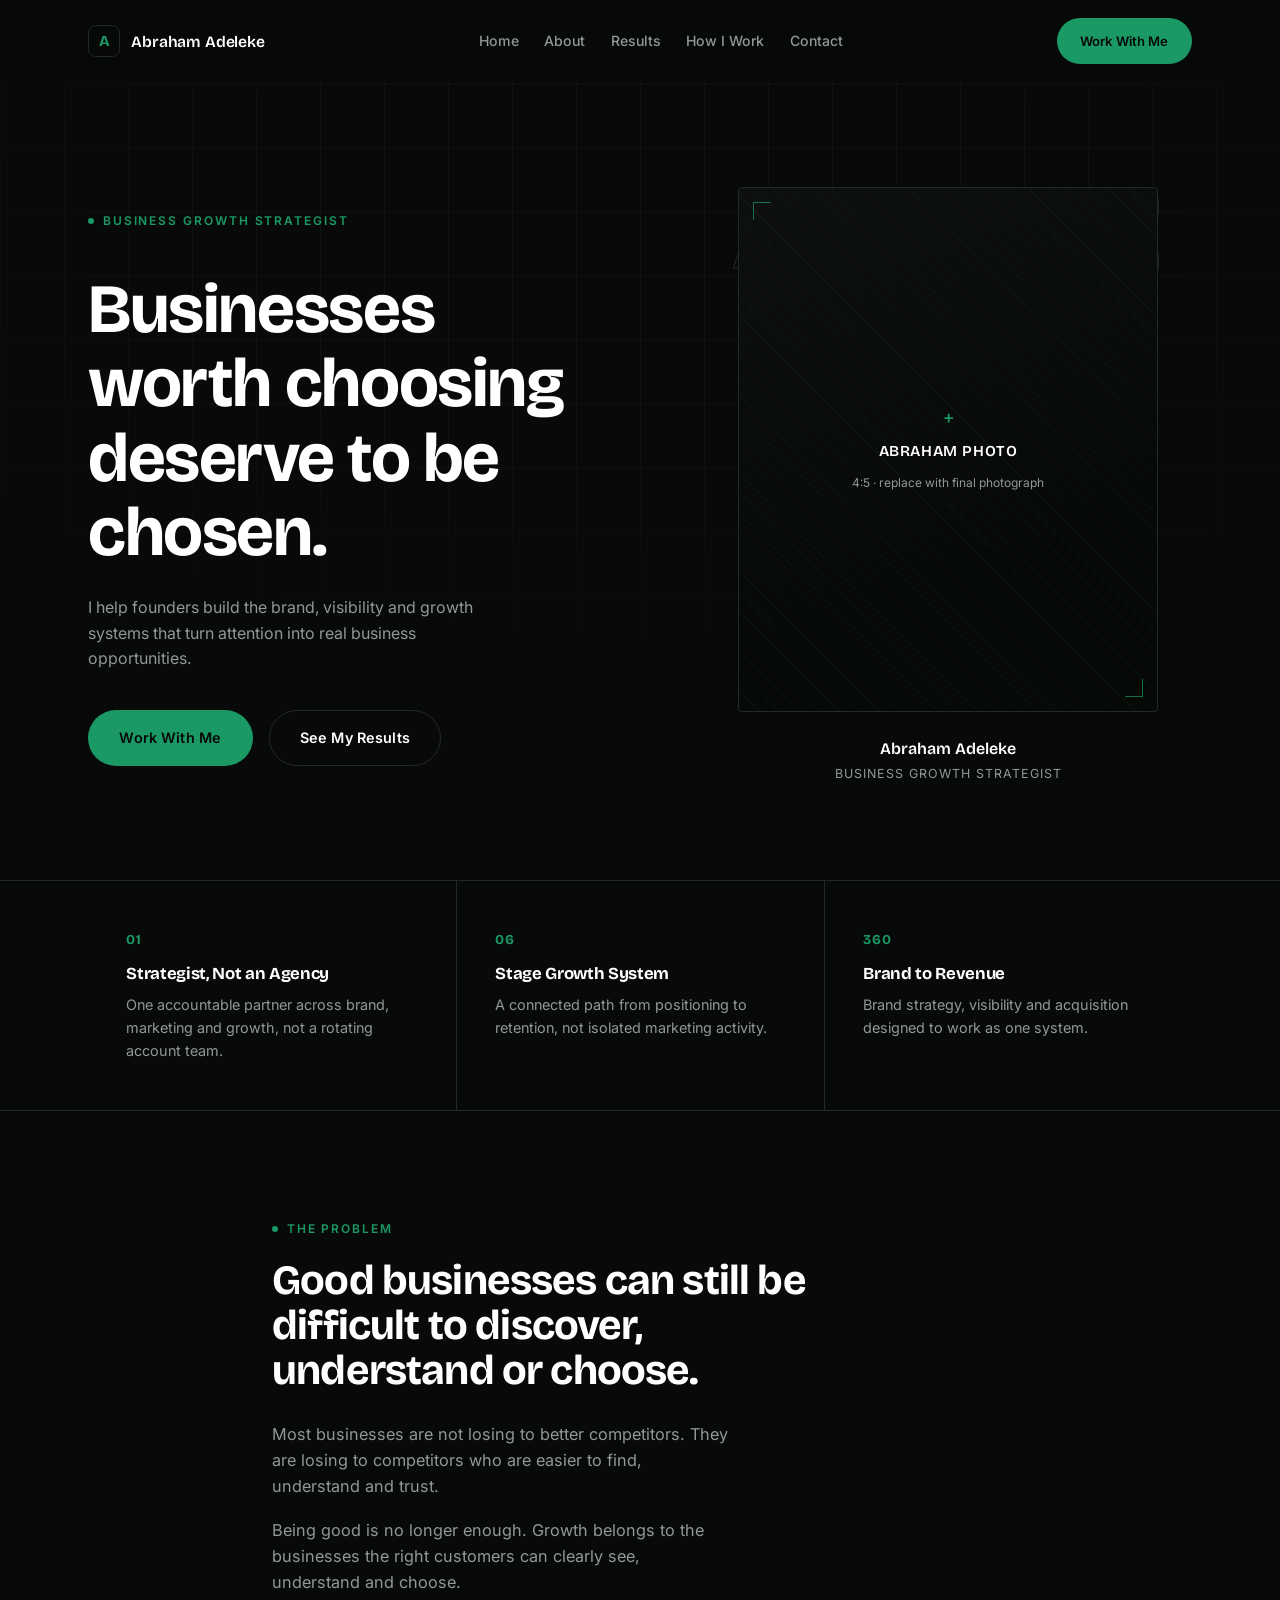
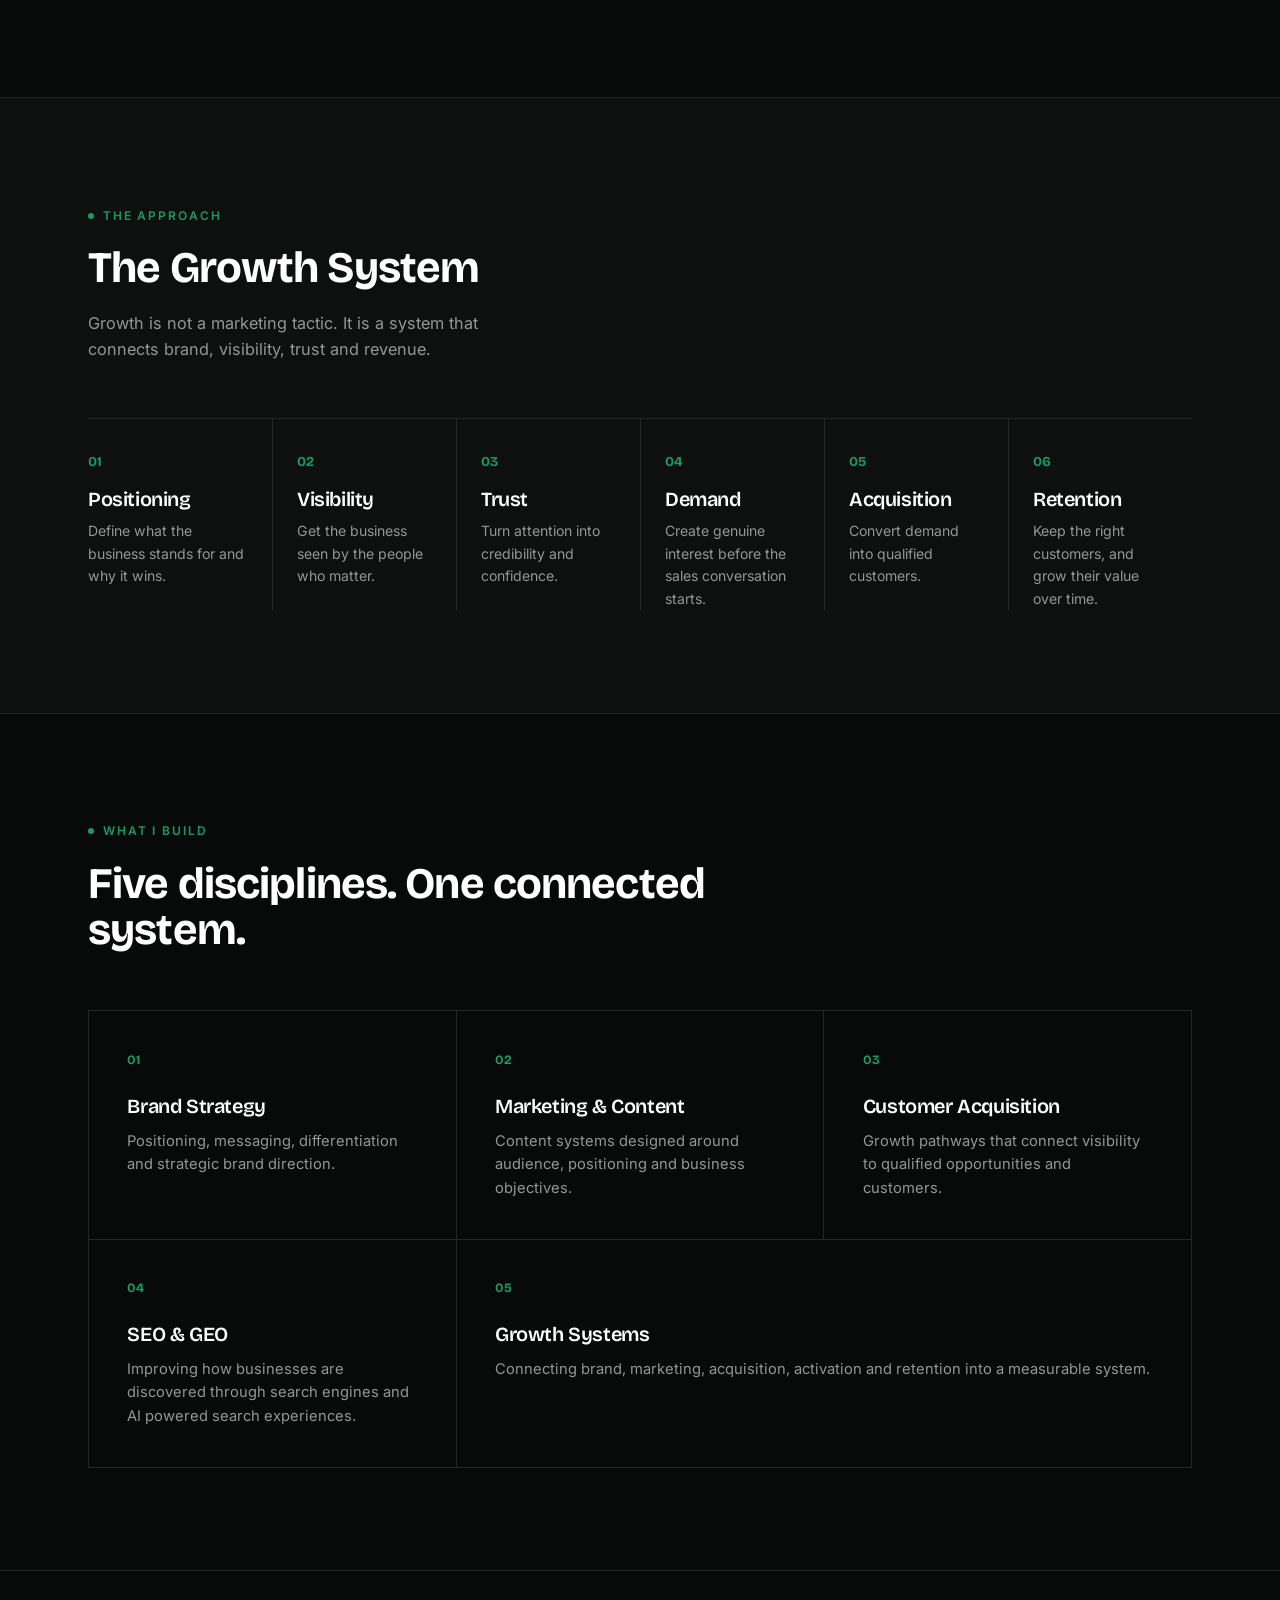
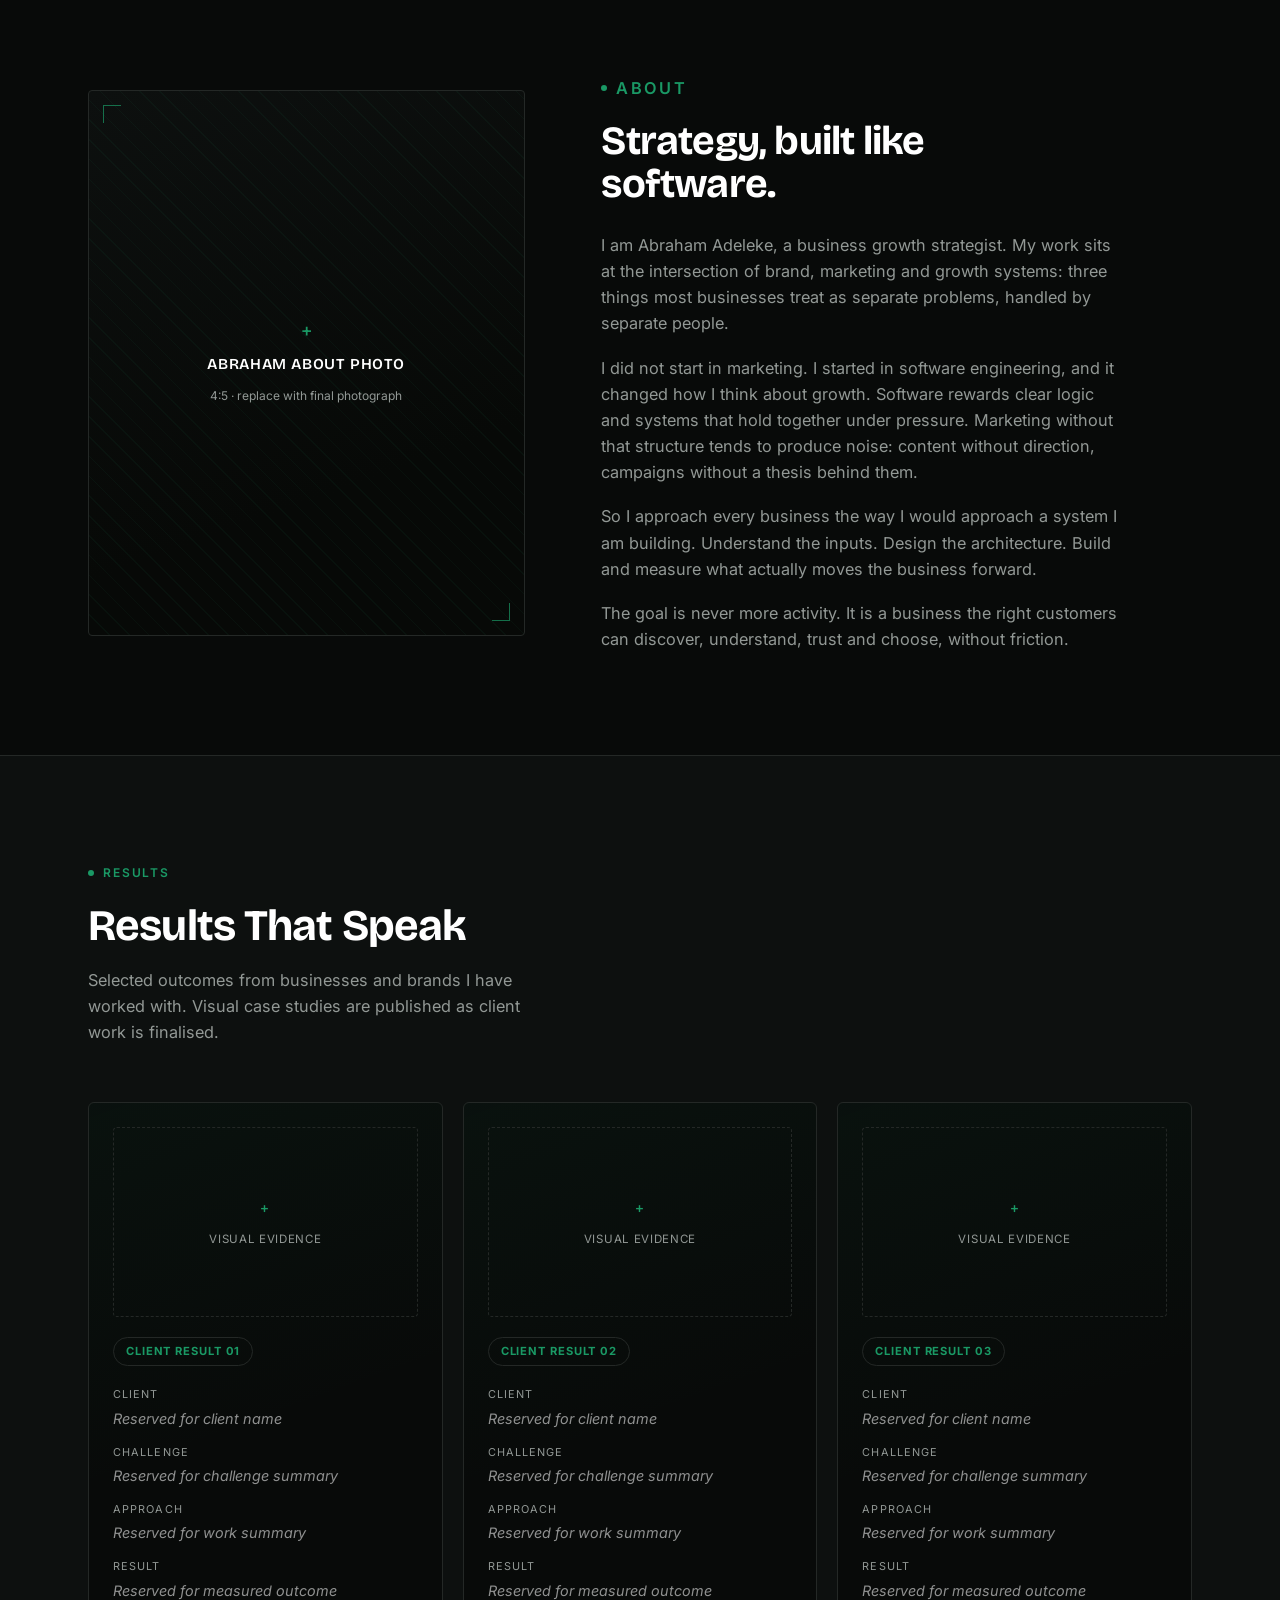
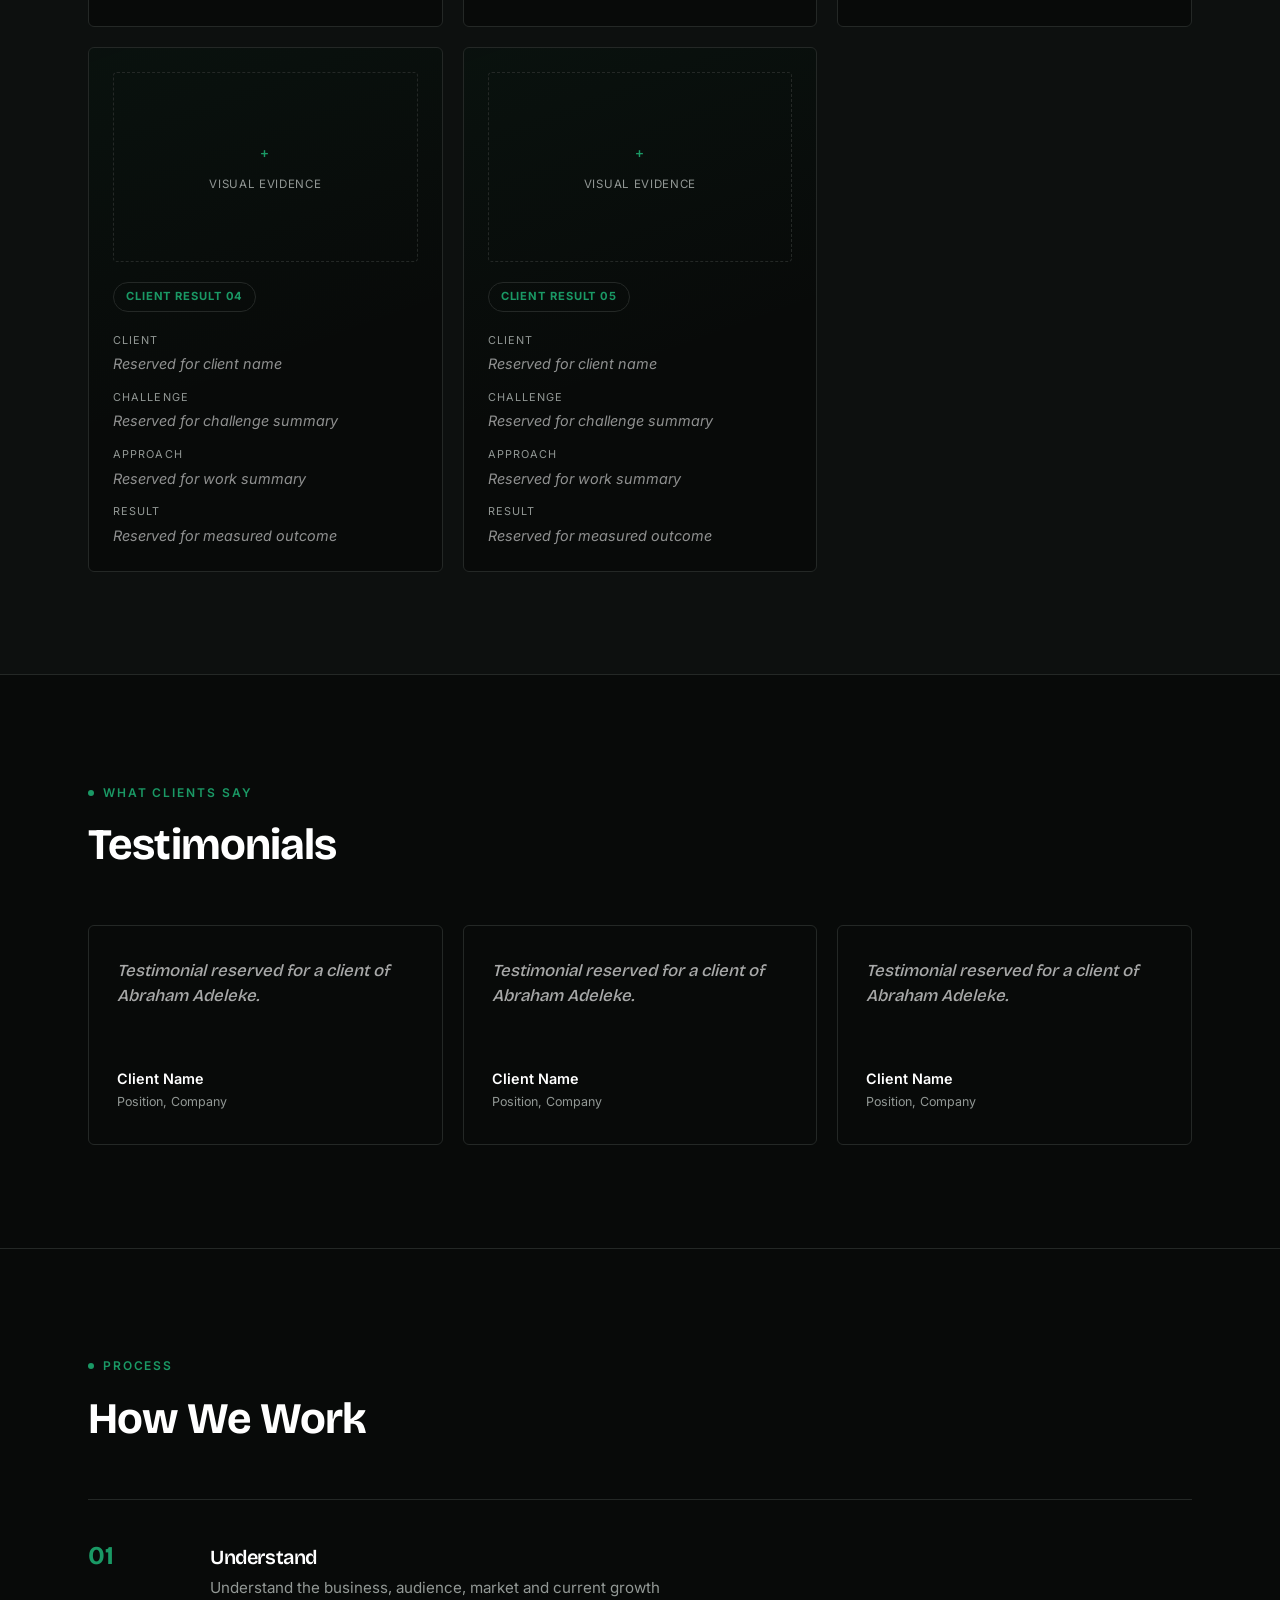
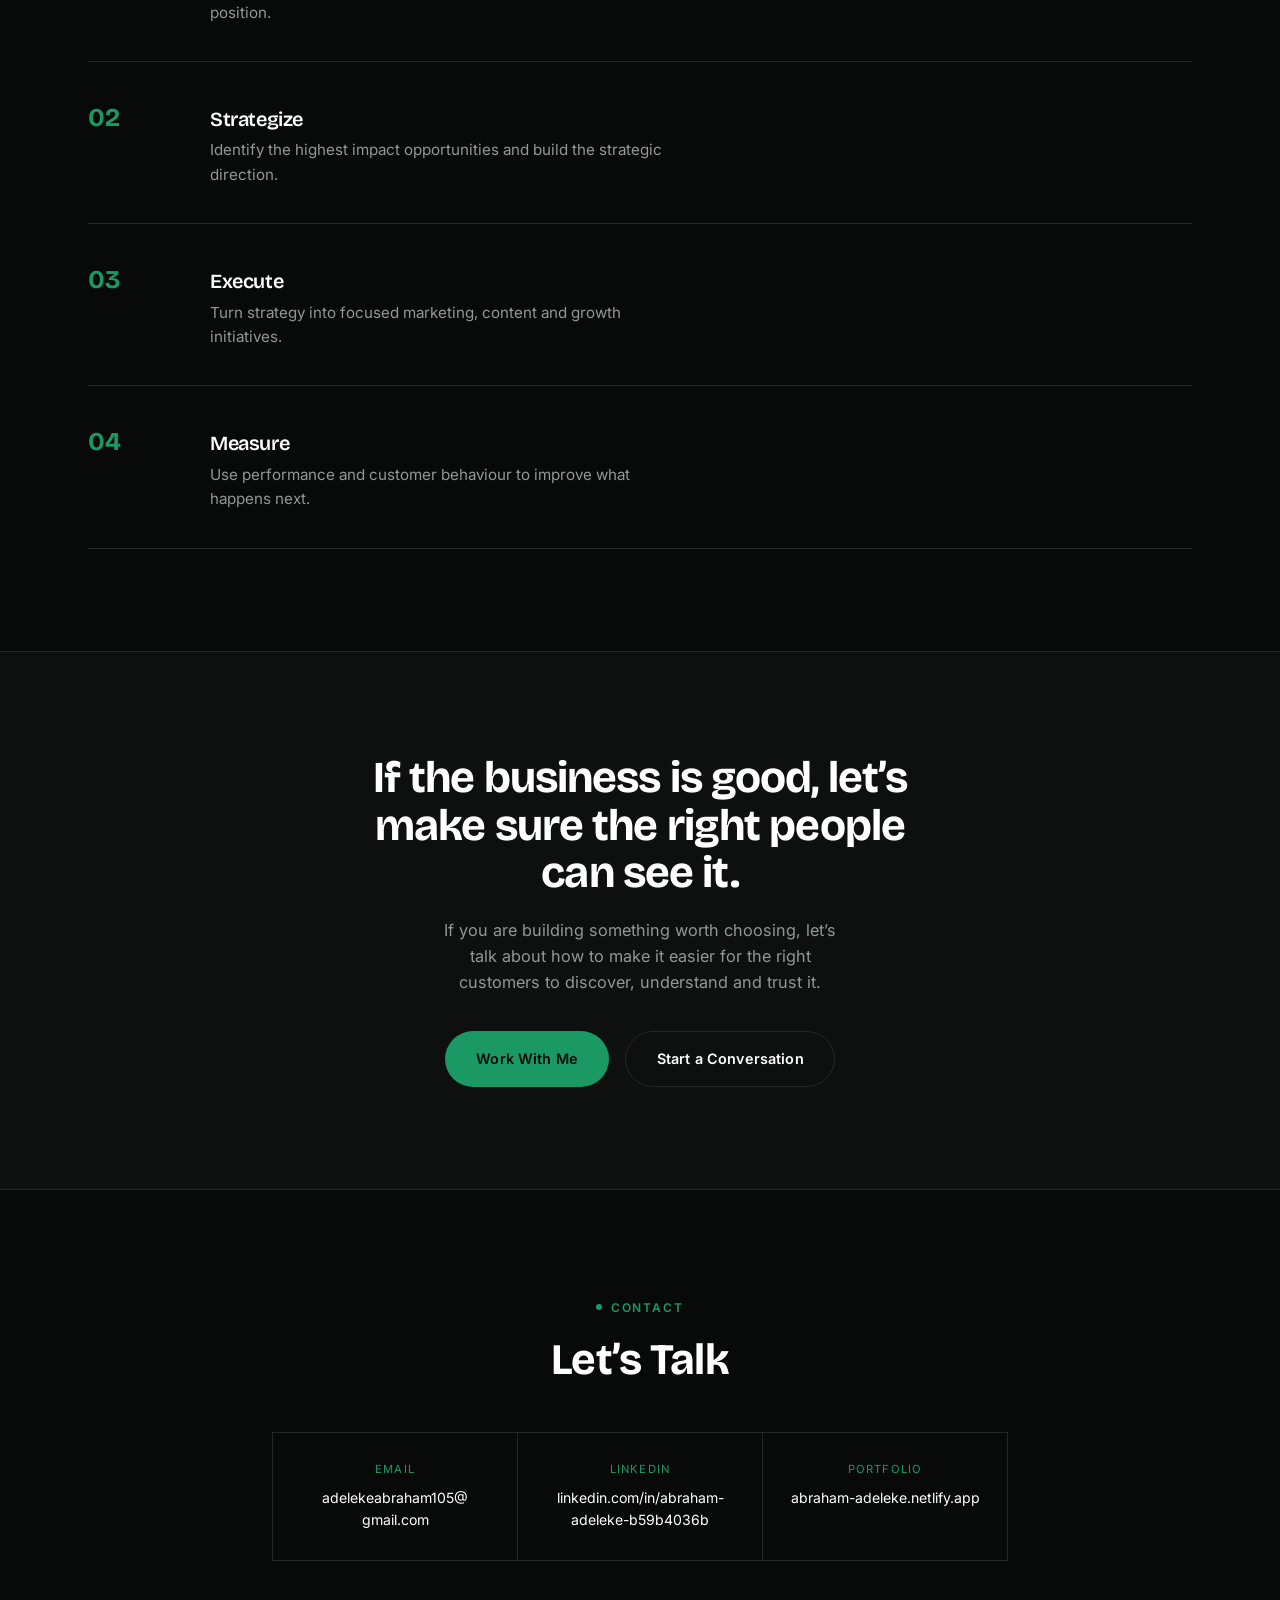
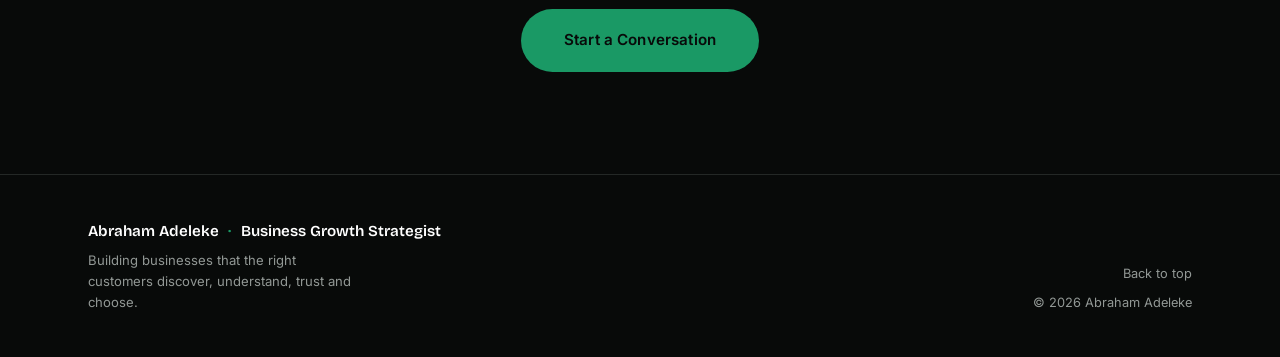
==== abraham-adeleke/index.html @ eded5fdd "Add Abraham Adeleke premium brand site Single-page black and green editorial site built to spec: sti" ====
<!DOCTYPE html>
<html lang="en">
<head>
<meta charset="UTF-8">
<meta name="viewport" content="width=device-width, initial-scale=1.0">
<title>Abraham Adeleke | Business Growth Strategist</title>
<meta name="description" content="Abraham Adeleke helps founders build the brand, visibility and growth systems that turn attention into real business opportunities.">
<meta name="theme-color" content="#080A09">
<link rel="icon" href="data:image/svg+xml,%3Csvg xmlns='http://www.w3.org/2000/svg' viewBox='0 0 64 64'%3E%3Crect width='64' height='64' rx='12' fill='%23080A09'/%3E%3Ctext x='32' y='42' font-family='Arial,sans-serif' font-size='30' font-weight='700' fill='%231A9965' text-anchor='middle'%3EA%3C/text%3E%3C/svg%3E">
<link rel="preconnect" href="https://fonts.googleapis.com">
<link rel="preconnect" href="https://fonts.gstatic.com" crossorigin>
<link href="https://fonts.googleapis.com/css2?family=Bricolage+Grotesque:opsz,wght@12..96,300..800&family=Inter:wght@400;500;600;700;800&display=swap" rel="stylesheet">
<link rel="stylesheet" href="styles.css">
</head>
<body>

<a class="skip-link" href="#main">Skip to content</a>

<header class="site-header" id="site-header">
  <div class="container header-inner">
    <a class="brand-mark" href="#home" aria-label="Abraham Adeleke, home">
      <span class="brand-mark__glyph">A</span>
      <span class="brand-mark__name">Abraham&nbsp;Adeleke</span>
    </a>

    <nav class="primary-nav" id="primary-nav" aria-label="Primary">
      <ul>
        <li><a href="#home">Home</a></li>
        <li><a href="#about">About</a></li>
        <li><a href="#results">Results</a></li>
        <li><a href="#how-i-work">How I Work</a></li>
        <li><a href="#contact">Contact</a></li>
      </ul>
    </nav>

    <div class="header-actions">
      <a class="btn btn--primary btn--small" href="#contact">Work With Me</a>
      <button class="nav-toggle" id="nav-toggle" aria-label="Open menu" aria-expanded="false" aria-controls="mobile-nav">
        <span></span><span></span><span></span>
      </button>
    </div>
  </div>
</header>

<div class="mobile-nav" id="mobile-nav">
  <ul>
    <li><a href="#home">Home</a></li>
    <li><a href="#about">About</a></li>
    <li><a href="#results">Results</a></li>
    <li><a href="#how-i-work">How I Work</a></li>
    <li><a href="#contact">Contact</a></li>
  </ul>
  <a class="btn btn--primary" href="#contact">Work With Me</a>
</div>

<main id="main">

  <!-- ============ HOME / HERO ============ -->
  <section class="hero" id="home">
    <div class="hero__grid" aria-hidden="true"></div>
    <div class="container hero__inner">

      <div class="hero__copy reveal">
        <p class="eyebrow"><span class="eyebrow__dot"></span>Business Growth Strategist</p>
        <h1 class="hero__headline">Businesses worth choosing deserve to be chosen.</h1>
        <p class="hero__sub">I help founders build the brand, visibility and growth systems that turn attention into real business opportunities.</p>
        <div class="hero__actions">
          <a class="btn btn--primary" href="#contact">Work With Me</a>
          <a class="btn btn--ghost" href="#results">See My Results</a>
        </div>
      </div>

      <div class="hero__visual reveal reveal--delay-1">
        <span class="hero__ghost-text" aria-hidden="true">ADELEKE</span>
        <div class="photo-frame photo-frame--hero" role="img" aria-label="Placeholder reserved for Abraham Adeleke's photograph">
          <div class="photo-frame__grid" aria-hidden="true"></div>
          <span class="photo-frame__corner photo-frame__corner--tl" aria-hidden="true"></span>
          <span class="photo-frame__corner photo-frame__corner--br" aria-hidden="true"></span>
          <div class="photo-frame__content">
            <span class="photo-frame__plus" aria-hidden="true">+</span>
            <span class="photo-frame__label">Abraham Photo</span>
            <span class="photo-frame__meta">4:5 &middot; replace with final photograph</span>
          </div>
        </div>
        <p class="hero__caption">
          <span class="hero__caption-name">Abraham Adeleke</span>
          <span class="hero__caption-role">Business Growth Strategist</span>
        </p>
      </div>

    </div>
  </section>

  <!-- ============ PROOF STRIP ============ -->
  <section class="proof" aria-label="Why work with Abraham">
    <div class="container proof__grid">
      <div class="proof__item reveal">
        <span class="proof__number">01</span>
        <h2 class="proof__title">Strategist, Not an Agency</h2>
        <p class="proof__desc">One accountable partner across brand, marketing and growth, not a rotating account team.</p>
      </div>
      <div class="proof__item reveal reveal--delay-1">
        <span class="proof__number">06</span>
        <h2 class="proof__title">Stage Growth System</h2>
        <p class="proof__desc">A connected path from positioning to retention, not isolated marketing activity.</p>
      </div>
      <div class="proof__item reveal reveal--delay-2">
        <span class="proof__number">360</span>
        <h2 class="proof__title">Brand to Revenue</h2>
        <p class="proof__desc">Brand strategy, visibility and acquisition designed to work as one system.</p>
      </div>
    </div>
  </section>

  <!-- ============ PROBLEM ============ -->
  <section class="problem">
    <div class="container problem__inner">
      <p class="eyebrow reveal"><span class="eyebrow__dot"></span>The Problem</p>
      <h2 class="problem__headline reveal">Good businesses can still be difficult to discover, understand or choose.</h2>
      <div class="problem__body">
        <p class="reveal">Most businesses are not losing to better competitors. They are losing to competitors who are easier to find, understand and trust.</p>
        <p class="reveal reveal--delay-1">Being good is no longer enough. Growth belongs to the businesses the right customers can clearly see, understand and choose.</p>
      </div>
    </div>
  </section>

  <!-- ============ APPROACH / GROWTH SYSTEM ============ -->
  <section class="approach">
    <div class="container">
      <div class="section-head reveal">
        <p class="eyebrow"><span class="eyebrow__dot"></span>The Approach</p>
        <h2>The Growth System</h2>
        <p class="section-head__desc">Growth is not a marketing tactic. It is a system that connects brand, visibility, trust and revenue.</p>
      </div>

      <ol class="system">
        <li class="system__item reveal"><span class="system__num">01</span><h3>Positioning</h3><p>Define what the business stands for and why it wins.</p></li>
        <li class="system__item reveal reveal--delay-1"><span class="system__num">02</span><h3>Visibility</h3><p>Get the business seen by the people who matter.</p></li>
        <li class="system__item reveal reveal--delay-2"><span class="system__num">03</span><h3>Trust</h3><p>Turn attention into credibility and confidence.</p></li>
        <li class="system__item reveal"><span class="system__num">04</span><h3>Demand</h3><p>Create genuine interest before the sales conversation starts.</p></li>
        <li class="system__item reveal reveal--delay-1"><span class="system__num">05</span><h3>Acquisition</h3><p>Convert demand into qualified customers.</p></li>
        <li class="system__item reveal reveal--delay-2"><span class="system__num">06</span><h3>Retention</h3><p>Keep the right customers, and grow their value over time.</p></li>
      </ol>
    </div>
  </section>

  <!-- ============ SERVICES ============ -->
  <section class="services">
    <div class="container">
      <div class="section-head reveal">
        <p class="eyebrow"><span class="eyebrow__dot"></span>What I Build</p>
        <h2>Five disciplines. One connected system.</h2>
      </div>

      <div class="services__grid">
        <article class="service-card reveal">
          <span class="service-card__index">01</span>
          <h3>Brand Strategy</h3>
          <p>Positioning, messaging, differentiation and strategic brand direction.</p>
        </article>
        <article class="service-card reveal reveal--delay-1">
          <span class="service-card__index">02</span>
          <h3>Marketing &amp; Content</h3>
          <p>Content systems designed around audience, positioning and business objectives.</p>
        </article>
        <article class="service-card reveal reveal--delay-2">
          <span class="service-card__index">03</span>
          <h3>Customer Acquisition</h3>
          <p>Growth pathways that connect visibility to qualified opportunities and customers.</p>
        </article>
        <article class="service-card reveal">
          <span class="service-card__index">04</span>
          <h3>SEO &amp; GEO</h3>
          <p>Improving how businesses are discovered through search engines and AI powered search experiences.</p>
        </article>
        <article class="service-card service-card--wide reveal reveal--delay-1">
          <span class="service-card__index">05</span>
          <h3>Growth Systems</h3>
          <p>Connecting brand, marketing, acquisition, activation and retention into a measurable system.</p>
        </article>
      </div>
    </div>
  </section>

  <!-- ============ ABOUT ============ -->
  <section class="about" id="about">
    <div class="container about__inner">

      <div class="about__visual reveal">
        <div class="photo-frame photo-frame--about" role="img" aria-label="Placeholder reserved for Abraham Adeleke's about photograph">
          <div class="photo-frame__grid" aria-hidden="true"></div>
          <span class="photo-frame__corner photo-frame__corner--tl" aria-hidden="true"></span>
          <span class="photo-frame__corner photo-frame__corner--br" aria-hidden="true"></span>
          <div class="photo-frame__content">
            <span class="photo-frame__plus" aria-hidden="true">+</span>
            <span class="photo-frame__label">Abraham About Photo</span>
            <span class="photo-frame__meta">4:5 &middot; replace with final photograph</span>
          </div>
        </div>
      </div>

      <div class="about__copy reveal reveal--delay-1">
        <p class="eyebrow"><span class="eyebrow__dot"></span>About</p>
        <h2 class="about__headline">Strategy, built like software.</h2>
        <p>I am Abraham Adeleke, a business growth strategist. My work sits at the intersection of brand, marketing and growth systems: three things most businesses treat as separate problems, handled by separate people.</p>
        <p>I did not start in marketing. I started in software engineering, and it changed how I think about growth. Software rewards clear logic and systems that hold together under pressure. Marketing without that structure tends to produce noise: content without direction, campaigns without a thesis behind them.</p>
        <p>So I approach every business the way I would approach a system I am building. Understand the inputs. Design the architecture. Build and measure what actually moves the business forward.</p>
        <p>The goal is never more activity. It is a business the right customers can discover, understand, trust and choose, without friction.</p>
      </div>

    </div>
  </section>

  <!-- ============ RESULTS ============ -->
  <section class="results" id="results">
    <div class="container">
      <div class="section-head reveal">
        <p class="eyebrow"><span class="eyebrow__dot"></span>Results</p>
        <h2>Results That Speak</h2>
        <p class="section-head__desc">Selected outcomes from businesses and brands I have worked with. Visual case studies are published as client work is finalised.</p>
      </div>

      <div class="results__grid">

        <article class="result-card reveal">
          <div class="result-card__evidence"><span class="result-card__plus" aria-hidden="true">+</span><span>Visual Evidence</span></div>
          <span class="result-card__tag">Client Result 01</span>
          <dl class="result-card__body">
            <div><dt>Client</dt><dd>Reserved for client name</dd></div>
            <div><dt>Challenge</dt><dd>Reserved for challenge summary</dd></div>
            <div><dt>Approach</dt><dd>Reserved for work summary</dd></div>
            <div><dt>Result</dt><dd>Reserved for measured outcome</dd></div>
          </dl>
        </article>

        <article class="result-card reveal reveal--delay-1">
          <div class="result-card__evidence"><span class="result-card__plus" aria-hidden="true">+</span><span>Visual Evidence</span></div>
          <span class="result-card__tag">Client Result 02</span>
          <dl class="result-card__body">
            <div><dt>Client</dt><dd>Reserved for client name</dd></div>
            <div><dt>Challenge</dt><dd>Reserved for challenge summary</dd></div>
            <div><dt>Approach</dt><dd>Reserved for work summary</dd></div>
            <div><dt>Result</dt><dd>Reserved for measured outcome</dd></div>
          </dl>
        </article>

        <article class="result-card reveal reveal--delay-2">
          <div class="result-card__evidence"><span class="result-card__plus" aria-hidden="true">+</span><span>Visual Evidence</span></div>
          <span class="result-card__tag">Client Result 03</span>
          <dl class="result-card__body">
            <div><dt>Client</dt><dd>Reserved for client name</dd></div>
            <div><dt>Challenge</dt><dd>Reserved for challenge summary</dd></div>
            <div><dt>Approach</dt><dd>Reserved for work summary</dd></div>
            <div><dt>Result</dt><dd>Reserved for measured outcome</dd></div>
          </dl>
        </article>

        <article class="result-card reveal">
          <div class="result-card__evidence"><span class="result-card__plus" aria-hidden="true">+</span><span>Visual Evidence</span></div>
          <span class="result-card__tag">Client Result 04</span>
          <dl class="result-card__body">
            <div><dt>Client</dt><dd>Reserved for client name</dd></div>
            <div><dt>Challenge</dt><dd>Reserved for challenge summary</dd></div>
            <div><dt>Approach</dt><dd>Reserved for work summary</dd></div>
            <div><dt>Result</dt><dd>Reserved for measured outcome</dd></div>
          </dl>
        </article>

        <article class="result-card reveal reveal--delay-1">
          <div class="result-card__evidence"><span class="result-card__plus" aria-hidden="true">+</span><span>Visual Evidence</span></div>
          <span class="result-card__tag">Client Result 05</span>
          <dl class="result-card__body">
            <div><dt>Client</dt><dd>Reserved for client name</dd></div>
            <div><dt>Challenge</dt><dd>Reserved for challenge summary</dd></div>
            <div><dt>Approach</dt><dd>Reserved for work summary</dd></div>
            <div><dt>Result</dt><dd>Reserved for measured outcome</dd></div>
          </dl>
        </article>

      </div>
    </div>
  </section>

  <!-- ============ TESTIMONIALS ============ -->
  <section class="testimonials">
    <div class="container">
      <div class="section-head reveal">
        <p class="eyebrow"><span class="eyebrow__dot"></span>What Clients Say</p>
        <h2>Testimonials</h2>
      </div>

      <div class="testimonials__grid">
        <blockquote class="testimonial-card reveal">
          <p class="testimonial-card__quote">Testimonial reserved for a client of Abraham Adeleke.</p>
          <footer>
            <span class="testimonial-card__name">Client Name</span>
            <span class="testimonial-card__role">Position, Company</span>
          </footer>
        </blockquote>
        <blockquote class="testimonial-card reveal reveal--delay-1">
          <p class="testimonial-card__quote">Testimonial reserved for a client of Abraham Adeleke.</p>
          <footer>
            <span class="testimonial-card__name">Client Name</span>
            <span class="testimonial-card__role">Position, Company</span>
          </footer>
        </blockquote>
        <blockquote class="testimonial-card reveal reveal--delay-2">
          <p class="testimonial-card__quote">Testimonial reserved for a client of Abraham Adeleke.</p>
          <footer>
            <span class="testimonial-card__name">Client Name</span>
            <span class="testimonial-card__role">Position, Company</span>
          </footer>
        </blockquote>
      </div>
    </div>
  </section>

  <!-- ============ HOW I WORK ============ -->
  <section class="how-i-work" id="how-i-work">
    <div class="container">
      <div class="section-head reveal">
        <p class="eyebrow"><span class="eyebrow__dot"></span>Process</p>
        <h2>How We Work</h2>
      </div>

      <ol class="steps">
        <li class="steps__item reveal">
          <span class="steps__num">01</span>
          <div><h3>Understand</h3><p>Understand the business, audience, market and current growth position.</p></div>
        </li>
        <li class="steps__item reveal reveal--delay-1">
          <span class="steps__num">02</span>
          <div><h3>Strategize</h3><p>Identify the highest impact opportunities and build the strategic direction.</p></div>
        </li>
        <li class="steps__item reveal reveal--delay-2">
          <span class="steps__num">03</span>
          <div><h3>Execute</h3><p>Turn strategy into focused marketing, content and growth initiatives.</p></div>
        </li>
        <li class="steps__item reveal reveal--delay-3">
          <span class="steps__num">04</span>
          <div><h3>Measure</h3><p>Use performance and customer behaviour to improve what happens next.</p></div>
        </li>
      </ol>
    </div>
  </section>

  <!-- ============ FINAL CTA ============ -->
  <section class="final-cta">
    <div class="container final-cta__inner reveal">
      <h2>If the business is good, let&rsquo;s make sure the right people can see it.</h2>
      <p>If you are building something worth choosing, let&rsquo;s talk about how to make it easier for the right customers to discover, understand and trust it.</p>
      <div class="final-cta__actions">
        <a class="btn btn--primary" href="#contact">Work With Me</a>
        <a class="btn btn--ghost" href="#contact">Start a Conversation</a>
      </div>
    </div>
  </section>

  <!-- ============ CONTACT ============ -->
  <section class="contact" id="contact">
    <div class="container contact__inner">
      <div class="reveal">
        <p class="eyebrow"><span class="eyebrow__dot"></span>Contact</p>
        <h2>Let&rsquo;s Talk</h2>
      </div>

      <div class="contact__grid reveal reveal--delay-1">
        <a class="contact__link" href="mailto:adelekeabraham105@gmail.com">
          <span class="contact__label">Email</span>
          <span class="contact__value">adelekeabraham105@<wbr>gmail.com</span>
        </a>
        <a class="contact__link" href="https://linkedin.com/in/abraham-adeleke-b59b4036b" target="_blank" rel="noopener noreferrer">
          <span class="contact__label">LinkedIn</span>
          <span class="contact__value">linkedin.com/in/abraham&#8288;-adeleke&#8288;-b59b4036b</span>
        </a>
        <a class="contact__link" href="https://abraham-adeleke.netlify.app" target="_blank" rel="noopener noreferrer">
          <span class="contact__label">Portfolio</span>
          <span class="contact__value">abraham-adeleke.netlify.app</span>
        </a>
      </div>

      <a class="btn btn--primary btn--large reveal reveal--delay-2" href="mailto:adelekeabraham105@gmail.com">Start a Conversation</a>
    </div>
  </section>

</main>

<footer class="site-footer">
  <div class="container footer__inner">
    <div class="footer__brand">
      <p class="footer__wordmark">Abraham Adeleke <span>&middot;</span> Business Growth Strategist</p>
      <p class="footer__tagline">Building businesses that the right customers discover, understand, trust and choose.</p>
    </div>
    <div class="footer__meta">
      <a href="#home">Back to top</a>
      <span>&copy; 2026 Abraham Adeleke</span>
    </div>
  </div>
</footer>

<script src="script.js"></script>
</body>
</html>
---- abraham-adeleke/styles.css ----
/* ==========================================================================
   Abraham Adeleke — Business Growth Strategist
   Design system: black-dominant, single strategic green accent, editorial type
   ========================================================================== */

:root {
  --black: #080A09;
  --green: #1A9965;
  --white: #FFFFFF;
  --surface: #0D100F;
  --border: #242826;
  --muted: #929895;

  --font-display: 'Bricolage Grotesque', 'Inter', sans-serif;
  --font-body: 'Inter', sans-serif;

  --container: 1200px;
  --section-pad: clamp(4.5rem, 8vw, 8rem);
  --gutter: clamp(1.5rem, 5vw, 3rem);

  --ease: cubic-bezier(0.16, 1, 0.3, 1);
}

/* ---------- Reset ---------- */
*, *::before, *::after { box-sizing: border-box; }
html { scroll-behavior: smooth; }
@media (prefers-reduced-motion: reduce) {
  html { scroll-behavior: auto; }
  * { animation-duration: 0.01ms !important; animation-iteration-count: 1 !important; transition-duration: 0.01ms !important; scroll-behavior: auto !important; }
}

body, h1, h2, h3, p, figure, blockquote, dl, dd, ol, ul {
  margin: 0;
}
ol, ul { padding: 0; list-style: none; }
a { color: inherit; text-decoration: none; }
img { max-width: 100%; display: block; }
button { font: inherit; color: inherit; background: none; border: none; cursor: pointer; }

body {
  background: var(--black);
  color: var(--white);
  font-family: var(--font-body);
  font-size: 16px;
  line-height: 1.6;
  -webkit-font-smoothing: antialiased;
  overflow-x: hidden;
}

.skip-link {
  position: absolute;
  left: -999px;
  top: 0;
  background: var(--green);
  color: var(--black);
  padding: 0.75rem 1.25rem;
  z-index: 999;
  font-weight: 600;
}
.skip-link:focus { left: 1rem; top: 1rem; }

:focus-visible {
  outline: 1.5px solid var(--green);
  outline-offset: 3px;
}

.container {
  max-width: var(--container);
  margin: 0 auto;
  padding-inline: var(--gutter);
}

h1, h2, h3 {
  font-family: var(--font-display);
  font-weight: 700;
  letter-spacing: -0.02em;
  line-height: 1.08;
  color: var(--white);
}

h2 { font-size: clamp(1.9rem, 3.4vw, 2.75rem); }
h3 { font-size: clamp(1.05rem, 1.6vw, 1.25rem); font-weight: 600; }

p { color: var(--muted); }

/* ---------- Eyebrow ---------- */
.eyebrow {
  display: inline-flex;
  align-items: center;
  gap: 0.55rem;
  font-family: var(--font-body);
  font-size: 0.75rem;
  font-weight: 600;
  letter-spacing: 0.16em;
  text-transform: uppercase;
  color: var(--green);
  margin-bottom: 1.25rem;
}
.eyebrow__dot {
  width: 6px;
  height: 6px;
  border-radius: 50%;
  background: var(--green);
  flex: none;
}

/* ---------- Buttons ---------- */
.btn {
  display: inline-flex;
  align-items: center;
  justify-content: center;
  padding: 0.95rem 1.9rem;
  border-radius: 999px;
  font-size: 0.9rem;
  font-weight: 600;
  letter-spacing: 0.01em;
  white-space: nowrap;
  transition: transform 0.35s var(--ease), background-color 0.35s var(--ease), border-color 0.35s var(--ease), color 0.35s var(--ease);
  border: 1px solid transparent;
}
.btn--primary {
  background: var(--green);
  color: var(--black);
}
.btn--primary:hover { background: #22b378; transform: translateY(-2px); }
.btn--ghost {
  border-color: var(--border);
  color: var(--white);
}
.btn--ghost:hover { border-color: var(--green); color: var(--green); transform: translateY(-2px); }
.btn--small { padding: 0.7rem 1.4rem; font-size: 0.82rem; }
.btn--large { padding: 1.15rem 2.6rem; font-size: 0.95rem; }

/* ---------- Reveal animation ---------- */
.reveal {
  opacity: 0;
  transform: translateY(22px);
  transition: opacity 0.9s var(--ease), transform 0.9s var(--ease);
}
.reveal.is-visible { opacity: 1; transform: translateY(0); }
.reveal--delay-1.is-visible { transition-delay: 0.1s; }
.reveal--delay-2.is-visible { transition-delay: 0.2s; }
.reveal--delay-3.is-visible { transition-delay: 0.3s; }

/* ==========================================================================
   Header
   ========================================================================== */
.site-header {
  position: sticky;
  top: 0;
  z-index: 100;
  background: rgba(8, 10, 9, 0.78);
  backdrop-filter: blur(14px);
  -webkit-backdrop-filter: blur(14px);
  border-bottom: 1px solid transparent;
  transition: border-color 0.4s var(--ease), background-color 0.4s var(--ease);
}
.site-header.is-scrolled {
  border-bottom-color: var(--border);
}
.header-inner {
  display: flex;
  align-items: center;
  justify-content: space-between;
  gap: 1.5rem;
  padding-block: 1.15rem;
}

.brand-mark {
  display: inline-flex;
  align-items: center;
  gap: 0.7rem;
}
.brand-mark__glyph {
  width: 32px;
  height: 32px;
  display: grid;
  place-items: center;
  border: 1px solid var(--border);
  border-radius: 8px;
  font-family: var(--font-display);
  font-weight: 700;
  font-size: 0.95rem;
  color: var(--green);
  flex: none;
}
.brand-mark__name {
  font-family: var(--font-display);
  font-weight: 600;
  font-size: 0.98rem;
  letter-spacing: -0.01em;
  color: var(--white);
}

.primary-nav ul {
  display: flex;
  align-items: center;
  gap: clamp(1.25rem, 2vw, 2.25rem);
}
.primary-nav a {
  font-size: 0.88rem;
  font-weight: 500;
  color: var(--muted);
  position: relative;
  padding-bottom: 4px;
  transition: color 0.3s var(--ease);
}
.primary-nav a::after {
  content: '';
  position: absolute;
  left: 0; right: 0; bottom: 0;
  height: 1px;
  background: var(--green);
  transform: scaleX(0);
  transform-origin: right;
  transition: transform 0.35s var(--ease);
}
.primary-nav a:hover { color: var(--white); }
.primary-nav a:hover::after { transform: scaleX(1); transform-origin: left; }

.header-actions { display: flex; align-items: center; gap: 1rem; }

.nav-toggle {
  display: none;
  width: 32px;
  height: 32px;
  flex-direction: column;
  align-items: center;
  justify-content: center;
  gap: 5px;
}
.nav-toggle span {
  width: 20px;
  height: 1px;
  background: var(--white);
  transition: transform 0.3s var(--ease), opacity 0.3s var(--ease);
}
.nav-toggle[aria-expanded="true"] span:nth-child(1) { transform: translateY(6px) rotate(45deg); }
.nav-toggle[aria-expanded="true"] span:nth-child(2) { opacity: 0; }
.nav-toggle[aria-expanded="true"] span:nth-child(3) { transform: translateY(-6px) rotate(-45deg); }

.mobile-nav {
  position: fixed;
  inset: 0;
  top: 0;
  z-index: 99;
  background: var(--black);
  display: flex;
  flex-direction: column;
  align-items: center;
  justify-content: center;
  gap: 2.5rem;
  transform: translateY(-100%);
  opacity: 0;
  visibility: hidden;
  transition: transform 0.5s var(--ease), opacity 0.5s var(--ease), visibility 0.5s;
}
.mobile-nav.is-open { transform: translateY(0); opacity: 1; visibility: visible; }
.mobile-nav ul { display: flex; flex-direction: column; align-items: center; gap: 1.75rem; }
.mobile-nav a {
  font-family: var(--font-display);
  font-size: 1.75rem;
  font-weight: 600;
  color: var(--white);
}

/* ==========================================================================
   Hero
   ========================================================================== */
.hero {
  position: relative;
  padding-top: clamp(4rem, 9vw, 6.5rem);
  padding-bottom: clamp(4rem, 8vw, 6rem);
  overflow: hidden;
}
.hero__grid {
  position: absolute;
  inset: 0;
  background-image:
    linear-gradient(to right, rgba(146, 152, 149, 0.06) 1px, transparent 1px),
    linear-gradient(to bottom, rgba(146, 152, 149, 0.06) 1px, transparent 1px);
  background-size: 64px 64px;
  mask-image: radial-gradient(ellipse 80% 60% at 50% 20%, black 40%, transparent 90%);
  pointer-events: none;
}
.hero__inner {
  position: relative;
  display: grid;
  grid-template-columns: 1.05fr 0.95fr;
  gap: clamp(2.5rem, 6vw, 5rem);
  align-items: center;
}

.hero__headline {
  font-size: clamp(2.5rem, 5.4vw, 4.4rem);
  margin-block: 1.4rem 1.5rem;
  max-width: 15ch;
}
.hero__sub {
  font-size: clamp(1rem, 1.2vw, 1.15rem);
  max-width: 42ch;
  margin-bottom: 2.4rem;
}
.hero__actions { display: flex; flex-wrap: wrap; gap: 1rem; }

.hero__visual {
  position: relative;
  display: flex;
  flex-direction: column;
  align-items: center;
}
.hero__ghost-text {
  position: absolute;
  top: -6%;
  left: 50%;
  transform: translateX(-50%);
  font-family: var(--font-display);
  font-weight: 800;
  font-size: clamp(3.2rem, 9vw, 6.5rem);
  letter-spacing: 0.02em;
  color: transparent;
  -webkit-text-stroke: 1px rgba(146, 152, 149, 0.22);
  white-space: nowrap;
  z-index: 0;
  pointer-events: none;
  user-select: none;
}
.hero__caption {
  margin-top: 1.5rem;
  display: flex;
  flex-direction: column;
  align-items: center;
  gap: 0.15rem;
  text-align: center;
}
.hero__caption-name {
  font-family: var(--font-display);
  font-weight: 600;
  font-size: 1rem;
  color: var(--white);
}
.hero__caption-role {
  font-size: 0.78rem;
  letter-spacing: 0.08em;
  text-transform: uppercase;
  color: var(--muted);
}

/* ---------- Photo placeholder frame ---------- */
.photo-frame {
  position: relative;
  z-index: 1;
  width: 100%;
  max-width: 420px;
  aspect-ratio: 4 / 5;
  border: 1px solid var(--border);
  border-radius: 4px;
  background: linear-gradient(160deg, var(--surface), #070907 70%);
  overflow: hidden;
}
.photo-frame--about { max-width: 520px; }
.photo-frame__grid {
  position: absolute;
  inset: 0;
  background-image: repeating-linear-gradient(45deg, rgba(26, 153, 101, 0.06) 0, rgba(26, 153, 101, 0.06) 1px, transparent 1px, transparent 14px);
}
.photo-frame__corner {
  position: absolute;
  width: 18px;
  height: 18px;
  border: 1px solid var(--green);
  opacity: 0.7;
}
.photo-frame__corner--tl { top: 14px; left: 14px; border-right: none; border-bottom: none; }
.photo-frame__corner--br { bottom: 14px; right: 14px; border-left: none; border-top: none; }
.photo-frame__content {
  position: relative;
  z-index: 1;
  height: 100%;
  display: flex;
  flex-direction: column;
  align-items: center;
  justify-content: center;
  gap: 0.6rem;
  text-align: center;
  padding: 2rem;
}
.photo-frame__plus {
  font-family: var(--font-display);
  font-size: 1.4rem;
  color: var(--green);
  line-height: 1;
}
.photo-frame__label {
  font-family: var(--font-display);
  font-weight: 600;
  font-size: 0.95rem;
  letter-spacing: 0.04em;
  text-transform: uppercase;
  color: var(--white);
}
.photo-frame__meta {
  font-size: 0.75rem;
  color: var(--muted);
}

/* ==========================================================================
   Proof strip
   ========================================================================== */
.proof {
  border-top: 1px solid var(--border);
  border-bottom: 1px solid var(--border);
}
.proof__grid {
  display: grid;
  grid-template-columns: repeat(3, 1fr);
}
.proof__item {
  padding: clamp(2rem, 4vw, 3rem) clamp(1.5rem, 3vw, 2.5rem);
  border-left: 1px solid var(--border);
}
.proof__item:first-child { border-left: none; }
.proof__number {
  display: block;
  font-family: var(--font-display);
  font-size: 0.85rem;
  font-weight: 700;
  color: var(--green);
  letter-spacing: 0.05em;
  margin-bottom: 0.9rem;
}
.proof__title { font-size: 1.05rem; margin-bottom: 0.6rem; }
.proof__desc { font-size: 0.9rem; max-width: 32ch; }

/* ==========================================================================
   Section head (shared)
   ========================================================================== */
.section-head { max-width: 46rem; margin-bottom: clamp(2.5rem, 5vw, 3.5rem); }
.section-head__desc { margin-top: 1.1rem; font-size: 1.02rem; max-width: 46ch; }

/* ==========================================================================
   Problem
   ========================================================================== */
.problem { padding-block: var(--section-pad); }
.problem__inner { max-width: 52rem; }
.problem__headline { font-size: clamp(1.8rem, 3.4vw, 2.6rem); max-width: 20ch; margin-bottom: 1.75rem; }
.problem__body { display: grid; gap: 1.1rem; font-size: 1.02rem; max-width: 46ch; }
.problem__body p { color: var(--muted); }

/* ==========================================================================
   Approach / Growth System
   ========================================================================== */
.approach { padding-block: var(--section-pad); background: var(--surface); border-top: 1px solid var(--border); border-bottom: 1px solid var(--border); }

.system {
  display: grid;
  grid-template-columns: repeat(6, 1fr);
  gap: 0;
  border-top: 1px solid var(--border);
}
.system__item {
  padding: 2rem 1.5rem 0 0;
  border-left: 1px solid var(--border);
  padding-left: 1.5rem;
  min-height: 190px;
}
.system__item:first-child { border-left: none; padding-left: 0; }
.system__num {
  display: block;
  font-family: var(--font-display);
  font-weight: 700;
  font-size: 0.85rem;
  color: var(--green);
  margin-bottom: 1rem;
}
.system__item h3 { margin-bottom: 0.6rem; }
.system__item p { font-size: 0.88rem; }

/* ==========================================================================
   Services
   ========================================================================== */
.services { padding-block: var(--section-pad); }
.services__grid {
  display: grid;
  grid-template-columns: repeat(3, 1fr);
  gap: 1px;
  background: var(--border);
  border: 1px solid var(--border);
}
.service-card {
  background: var(--black);
  padding: clamp(1.75rem, 3vw, 2.5rem);
  transition: background-color 0.4s var(--ease);
}
.service-card:hover { background: var(--surface); }
.service-card--wide { grid-column: span 2; }
.service-card__index {
  display: block;
  font-family: var(--font-display);
  font-weight: 700;
  font-size: 0.8rem;
  color: var(--green);
  margin-bottom: 1.6rem;
}
.service-card h3 { margin-bottom: 0.75rem; }
.service-card p { font-size: 0.92rem; }

/* ==========================================================================
   About
   ========================================================================== */
.about { padding-block: var(--section-pad); border-top: 1px solid var(--border); }
.about__inner {
  display: grid;
  grid-template-columns: 0.85fr 1.15fr;
  gap: clamp(2.5rem, 6vw, 5rem);
  align-items: center;
}
.about__headline { font-size: clamp(1.9rem, 3.2vw, 2.5rem); margin-bottom: 1.6rem; max-width: 16ch; }
.about__copy p { font-size: 1.02rem; margin-bottom: 1.15rem; max-width: 52ch; }
.about__copy p:last-child { margin-bottom: 0; }

/* ==========================================================================
   Results
   ========================================================================== */
.results { padding-block: var(--section-pad); background: var(--surface); border-top: 1px solid var(--border); border-bottom: 1px solid var(--border); }
.results__grid {
  display: grid;
  grid-template-columns: repeat(3, 1fr);
  gap: 1.25rem;
}
.result-card {
  border: 1px solid var(--border);
  border-radius: 6px;
  background: linear-gradient(160deg, rgba(26, 153, 101, 0.05), transparent 60%), var(--black);
  padding: 1.5rem;
  display: flex;
  flex-direction: column;
  gap: 1.25rem;
  transition: border-color 0.4s var(--ease), transform 0.4s var(--ease);
}
.result-card:hover { border-color: rgba(26, 153, 101, 0.5); transform: translateY(-4px); }
.result-card__evidence {
  aspect-ratio: 16 / 10;
  border: 1px dashed var(--border);
  border-radius: 4px;
  display: flex;
  flex-direction: column;
  align-items: center;
  justify-content: center;
  gap: 0.4rem;
  color: var(--muted);
  font-size: 0.72rem;
  letter-spacing: 0.06em;
  text-transform: uppercase;
}
.result-card__plus { color: var(--green); font-size: 1.1rem; font-family: var(--font-display); }
.result-card__tag {
  align-self: flex-start;
  font-size: 0.7rem;
  font-weight: 700;
  letter-spacing: 0.08em;
  text-transform: uppercase;
  color: var(--green);
  border: 1px solid var(--border);
  border-radius: 999px;
  padding: 0.3rem 0.75rem;
}
.result-card__body { display: grid; gap: 0.85rem; }
.result-card__body dt {
  font-size: 0.68rem;
  letter-spacing: 0.1em;
  text-transform: uppercase;
  color: var(--muted);
  margin-bottom: 0.2rem;
}
.result-card__body dd {
  font-size: 0.9rem;
  color: rgba(255, 255, 255, 0.55);
  font-style: italic;
}

/* ==========================================================================
   Testimonials
   ========================================================================== */
.testimonials { padding-block: var(--section-pad); }
.testimonials__grid {
  display: grid;
  grid-template-columns: repeat(3, 1fr);
  gap: 1.25rem;
}
.testimonial-card {
  border: 1px solid var(--border);
  border-radius: 6px;
  padding: 2rem 1.75rem;
  display: flex;
  flex-direction: column;
  justify-content: space-between;
  gap: 2.5rem;
  min-height: 220px;
}
.testimonial-card__quote {
  font-family: var(--font-display);
  font-size: 1.05rem;
  font-weight: 500;
  color: rgba(255, 255, 255, 0.65);
  font-style: italic;
  line-height: 1.5;
}
.testimonial-card footer { display: flex; flex-direction: column; gap: 0.15rem; }
.testimonial-card__name { font-weight: 600; font-size: 0.9rem; color: var(--white); }
.testimonial-card__role { font-size: 0.78rem; color: var(--muted); }

/* ==========================================================================
   How I Work
   ========================================================================== */
.how-i-work { padding-block: var(--section-pad); border-top: 1px solid var(--border); }
.steps { display: grid; gap: 0; }
.steps__item {
  display: grid;
  grid-template-columns: 90px 1fr;
  gap: 2rem;
  padding-block: 2.25rem;
  border-top: 1px solid var(--border);
  align-items: baseline;
}
.steps__item:last-child { border-bottom: 1px solid var(--border); }
.steps__num {
  font-family: var(--font-display);
  font-weight: 700;
  font-size: 1.6rem;
  color: var(--green);
}
.steps__item h3 { margin-bottom: 0.5rem; }
.steps__item p { max-width: 48ch; font-size: 0.95rem; }

/* ==========================================================================
   Final CTA
   ========================================================================== */
.final-cta { padding-block: var(--section-pad); background: var(--surface); border-top: 1px solid var(--border); border-bottom: 1px solid var(--border); }
.final-cta__inner { max-width: 44rem; text-align: center; margin-inline: auto; }
.final-cta__inner h2 { font-size: clamp(1.9rem, 3.6vw, 2.75rem); margin-bottom: 1.25rem; }
.final-cta__inner p { font-size: 1.02rem; margin-bottom: 2.25rem; max-width: 42ch; margin-inline: auto; }
.final-cta__actions { display: flex; justify-content: center; flex-wrap: wrap; gap: 1rem; }

/* ==========================================================================
   Contact
   ========================================================================== */
.contact { padding-block: var(--section-pad); text-align: center; }
.contact__inner { display: flex; flex-direction: column; align-items: center; }
.contact h2 { margin-bottom: 0; }
.contact__grid {
  display: grid;
  grid-template-columns: repeat(3, minmax(0, 1fr));
  gap: 1px;
  background: var(--border);
  border: 1px solid var(--border);
  width: 100%;
  max-width: 46rem;
  margin: 3rem 0 3rem;
}
.contact__link {
  background: var(--black);
  padding: 1.75rem 1.25rem;
  display: flex;
  flex-direction: column;
  gap: 0.5rem;
  align-items: center;
  transition: background-color 0.35s var(--ease);
}
.contact__link:hover { background: var(--surface); }
.contact__label {
  font-size: 0.7rem;
  letter-spacing: 0.1em;
  text-transform: uppercase;
  color: var(--green);
}
.contact__value {
  font-size: 0.88rem;
  color: var(--white);
  overflow-wrap: normal;
}

/* ==========================================================================
   Footer
   ========================================================================== */
.site-footer { border-top: 1px solid var(--border); padding-block: 2.75rem; }
.footer__inner {
  display: flex;
  align-items: flex-end;
  justify-content: space-between;
  flex-wrap: wrap;
  gap: 1.5rem;
}
.footer__wordmark { font-family: var(--font-display); font-weight: 600; font-size: 0.95rem; color: var(--white); }
.footer__wordmark span { color: var(--green); margin-inline: 0.35em; }
.footer__tagline { font-size: 0.82rem; margin-top: 0.4rem; max-width: 34ch; }
.footer__meta { display: flex; flex-direction: column; align-items: flex-end; gap: 0.5rem; font-size: 0.8rem; color: var(--muted); }
.footer__meta a { color: var(--muted); transition: color 0.3s var(--ease); }
.footer__meta a:hover { color: var(--green); }

/* ==========================================================================
   Responsive
   ========================================================================== */
@media (max-width: 1080px) {
  .system { grid-template-columns: repeat(3, 1fr); }
  .system__item:nth-child(4) { border-left: none; padding-left: 0; }
  .system__item:nth-child(1), .system__item:nth-child(2), .system__item:nth-child(3),
  .system__item:nth-child(4), .system__item:nth-child(5), .system__item:nth-child(6) { border-top: 1px solid var(--border); }
  .system { border-top: none; }
  .system__item { min-height: 0; padding-top: 1.75rem; padding-bottom: 1.75rem; }

  .services__grid { grid-template-columns: repeat(2, 1fr); }
  .service-card--wide { grid-column: span 2; }

  .results__grid { grid-template-columns: repeat(2, 1fr); }
  .testimonials__grid { grid-template-columns: repeat(2, 1fr); }
}

@media (max-width: 900px) {
  .primary-nav { display: none; }
  .nav-toggle { display: flex; }

  .hero__inner { grid-template-columns: 1fr; }
  .hero__visual { order: -1; margin-bottom: 1rem; }
  .hero__copy { text-align: left; }
  .photo-frame { max-width: 340px; margin-inline: auto; }

  .about__inner { grid-template-columns: 1fr; }
  .about__visual { order: -1; }
  .photo-frame--about { max-width: 380px; margin-inline: auto; }
  .about__copy { text-align: left; }
  .about__copy p { max-width: none; }

  .proof__grid { grid-template-columns: 1fr; }
  .proof__item { border-left: none; border-top: 1px solid var(--border); }
  .proof__item:first-child { border-top: none; }
}

@media (max-width: 640px) {
  .container { padding-inline: 1.25rem; }

  .header-inner { padding-block: 1rem; }
  .brand-mark__name { display: none; }

  .hero { padding-top: 2.5rem; }
  .hero__headline { max-width: none; }
  .hero__actions { width: 100%; }
  .hero__actions .btn { flex: 1; }
  .hero__ghost-text { font-size: 3.2rem; top: -4%; }

  .system { grid-template-columns: 1fr; }
  .system__item, .system__item:nth-child(n) { border-left: none; padding-left: 0; border-top: 1px solid var(--border); }
  .system__item:first-child { border-top: none; }

  .services__grid { grid-template-columns: 1fr; }
  .service-card--wide { grid-column: span 1; }

  .results__grid { grid-template-columns: 1fr; }
  .testimonials__grid { grid-template-columns: 1fr; }

  .steps__item { grid-template-columns: 56px 1fr; gap: 1.25rem; }
  .steps__num { font-size: 1.25rem; }

  .contact__grid { grid-template-columns: 1fr; }

  .final-cta__actions .btn, .footer__inner { width: 100%; }
  .final-cta__actions { flex-direction: column; }
  .final-cta__actions .btn { width: 100%; }

  .footer__inner { flex-direction: column; align-items: flex-start; }
  .footer__meta { align-items: flex-start; }
}
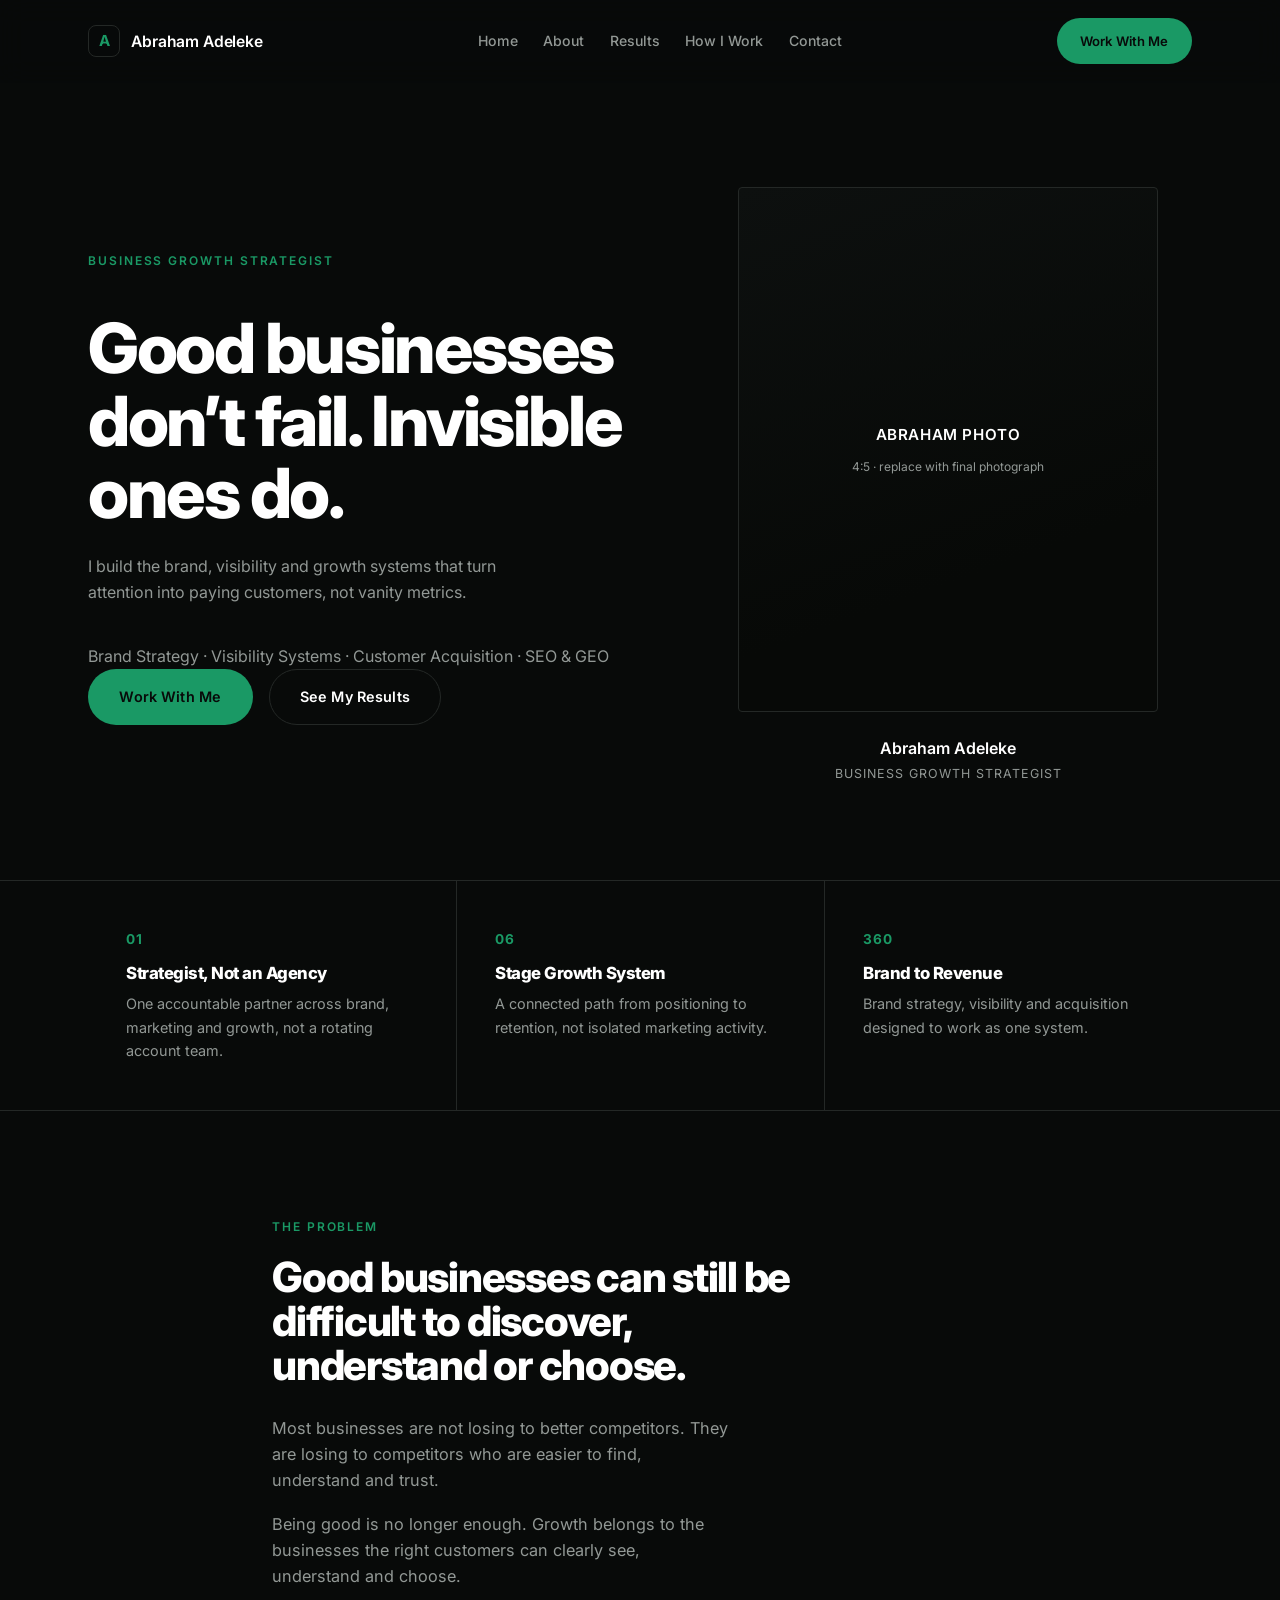
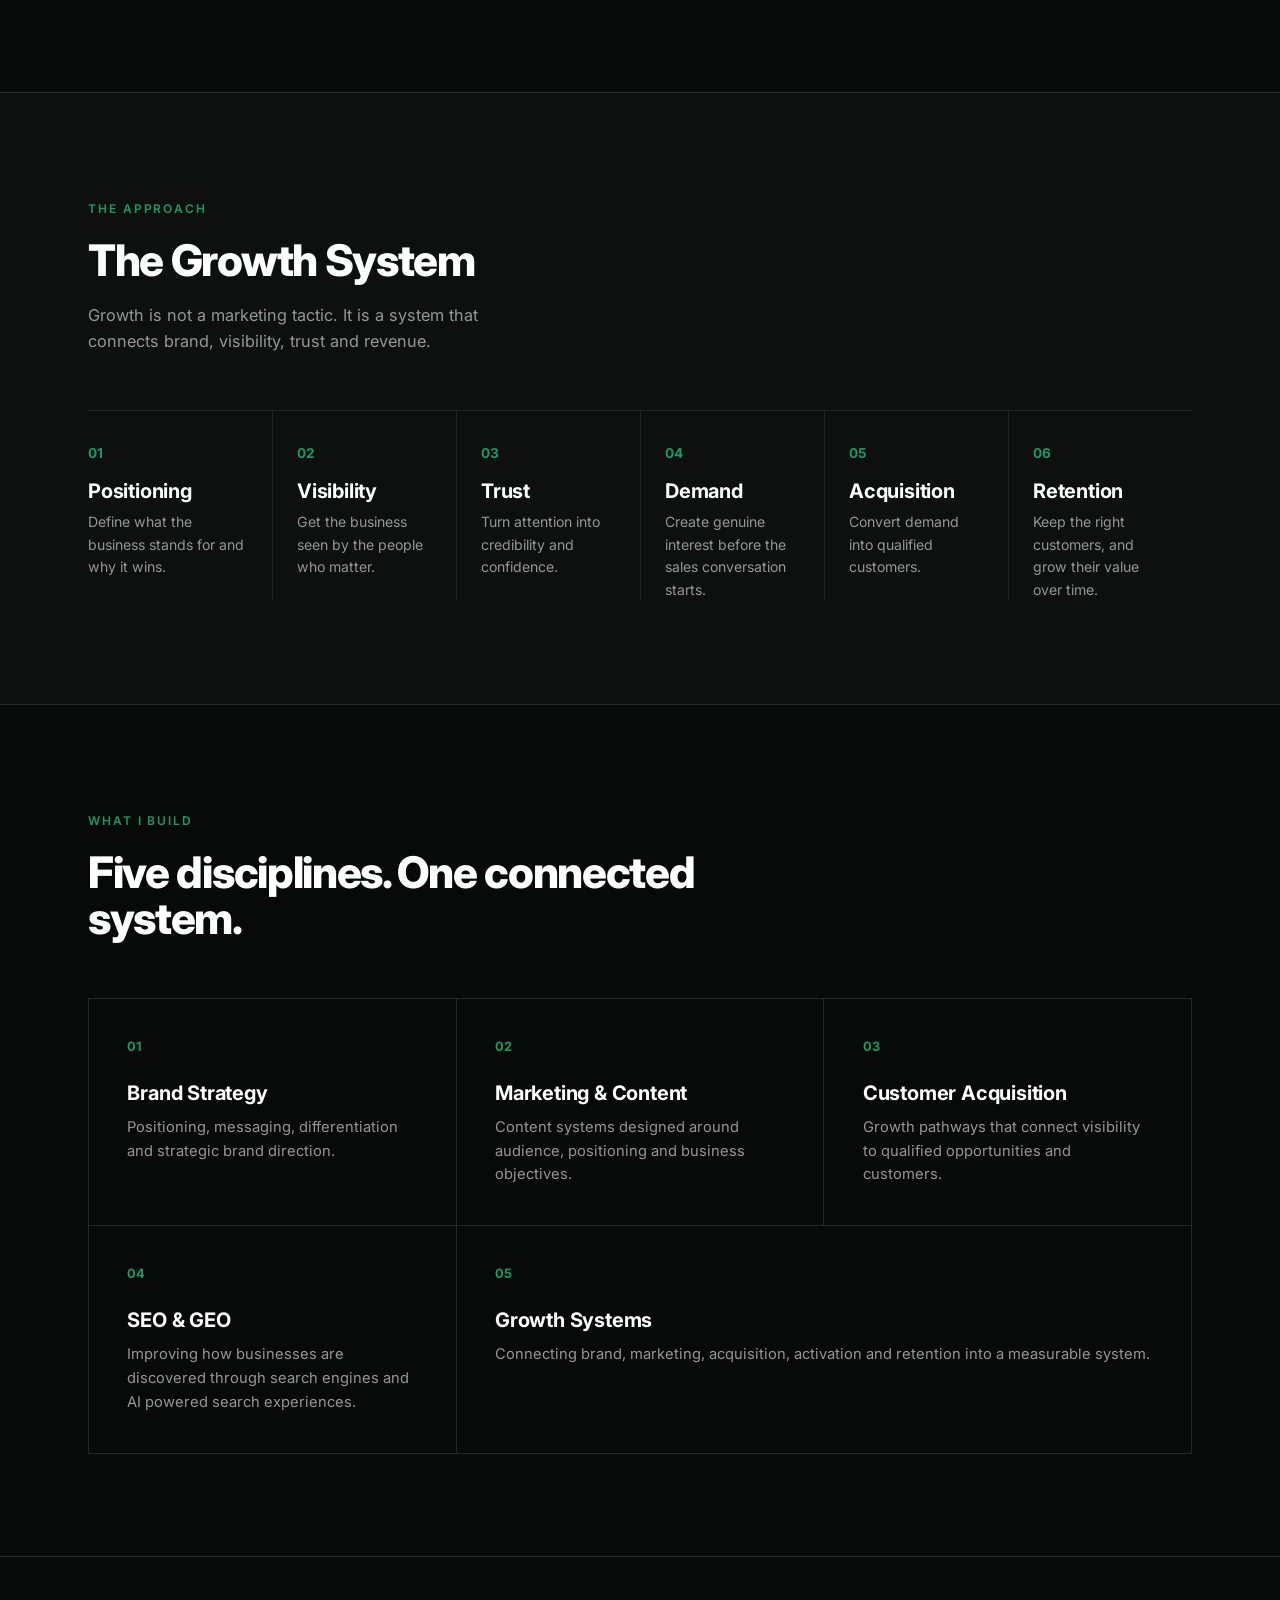
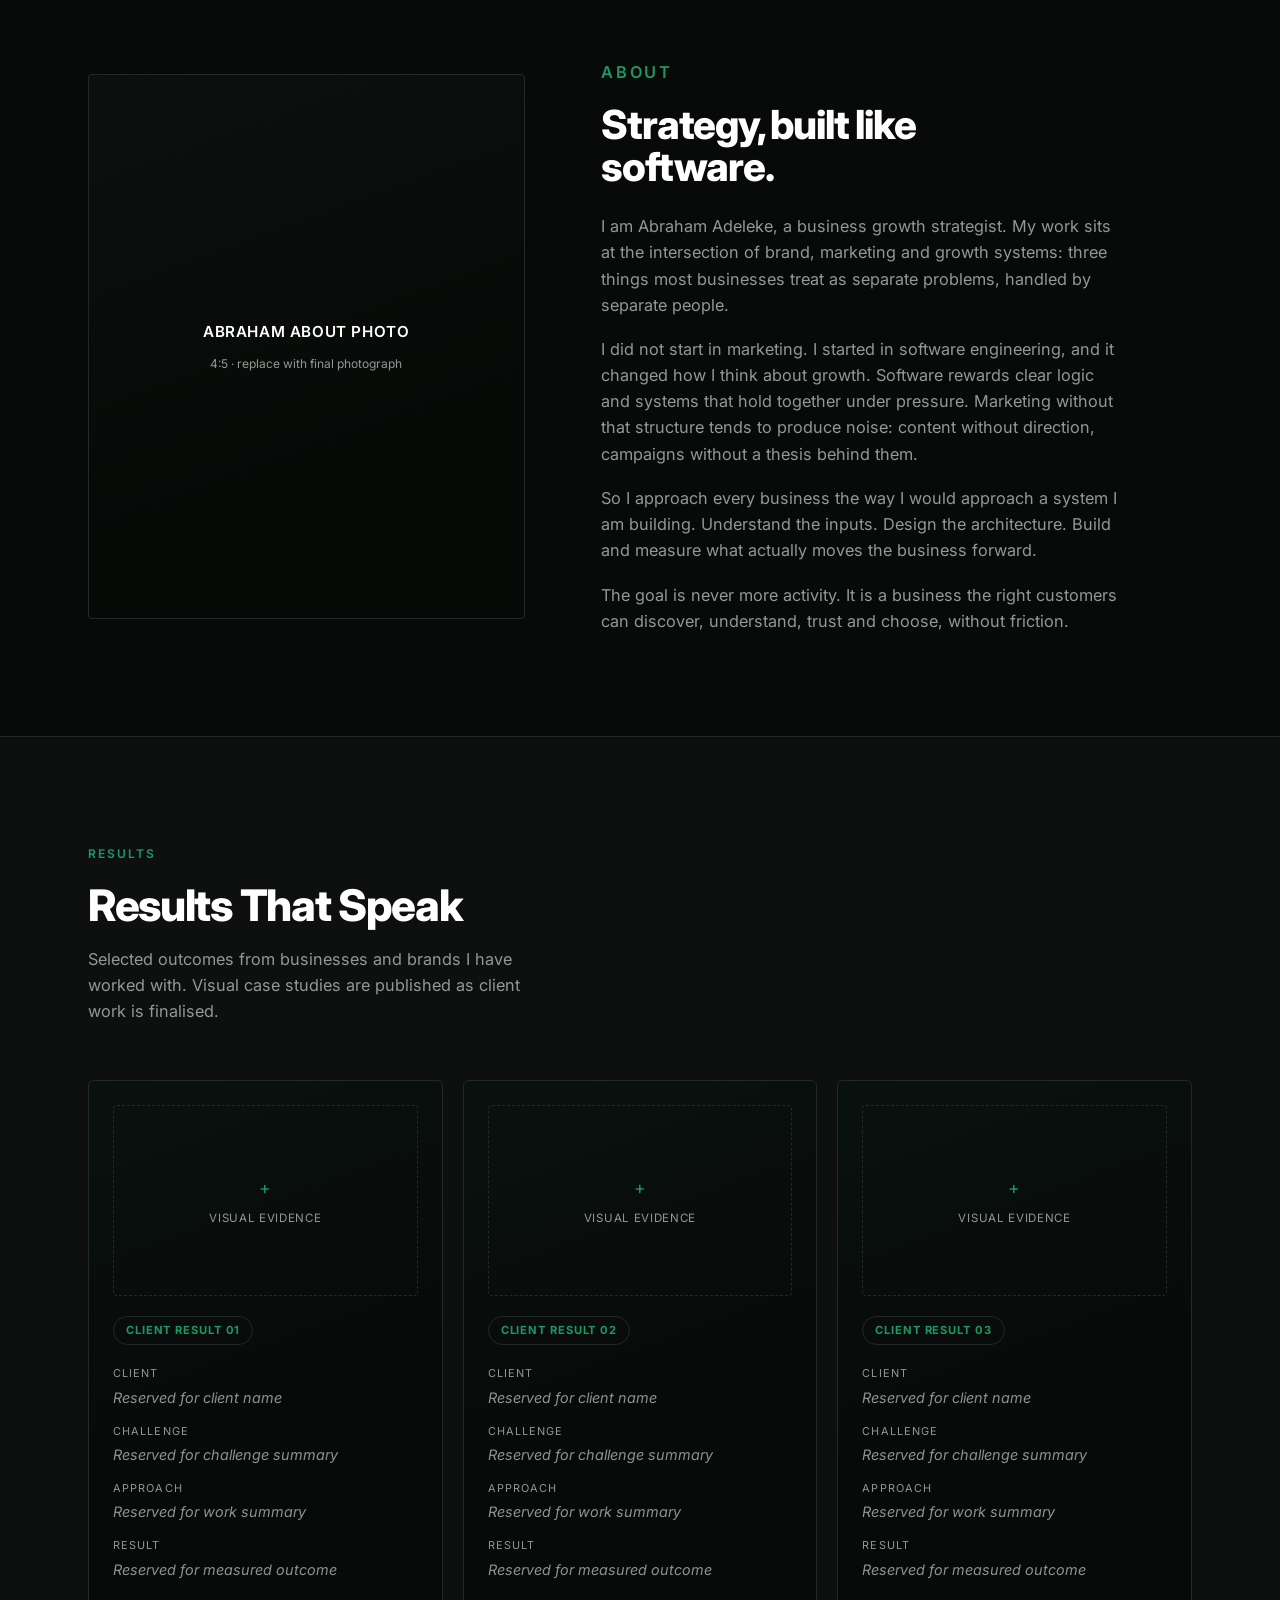
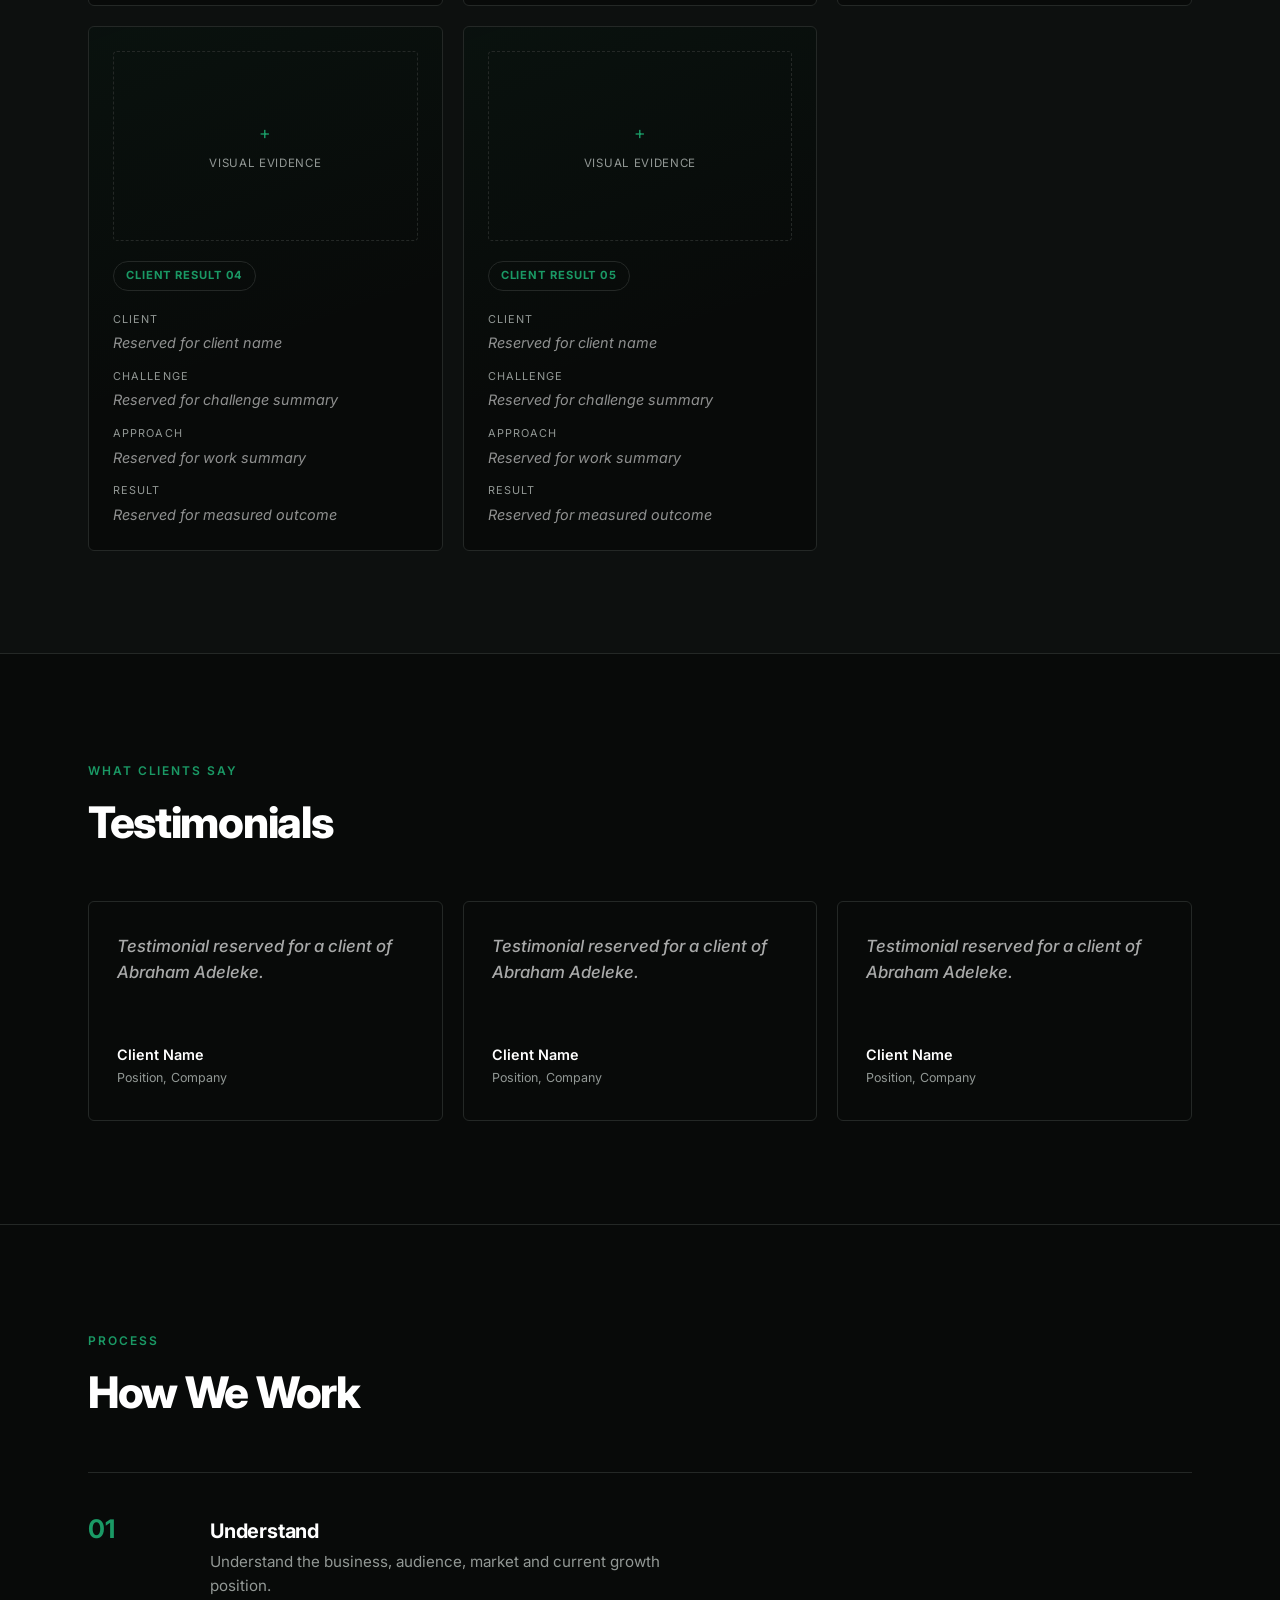
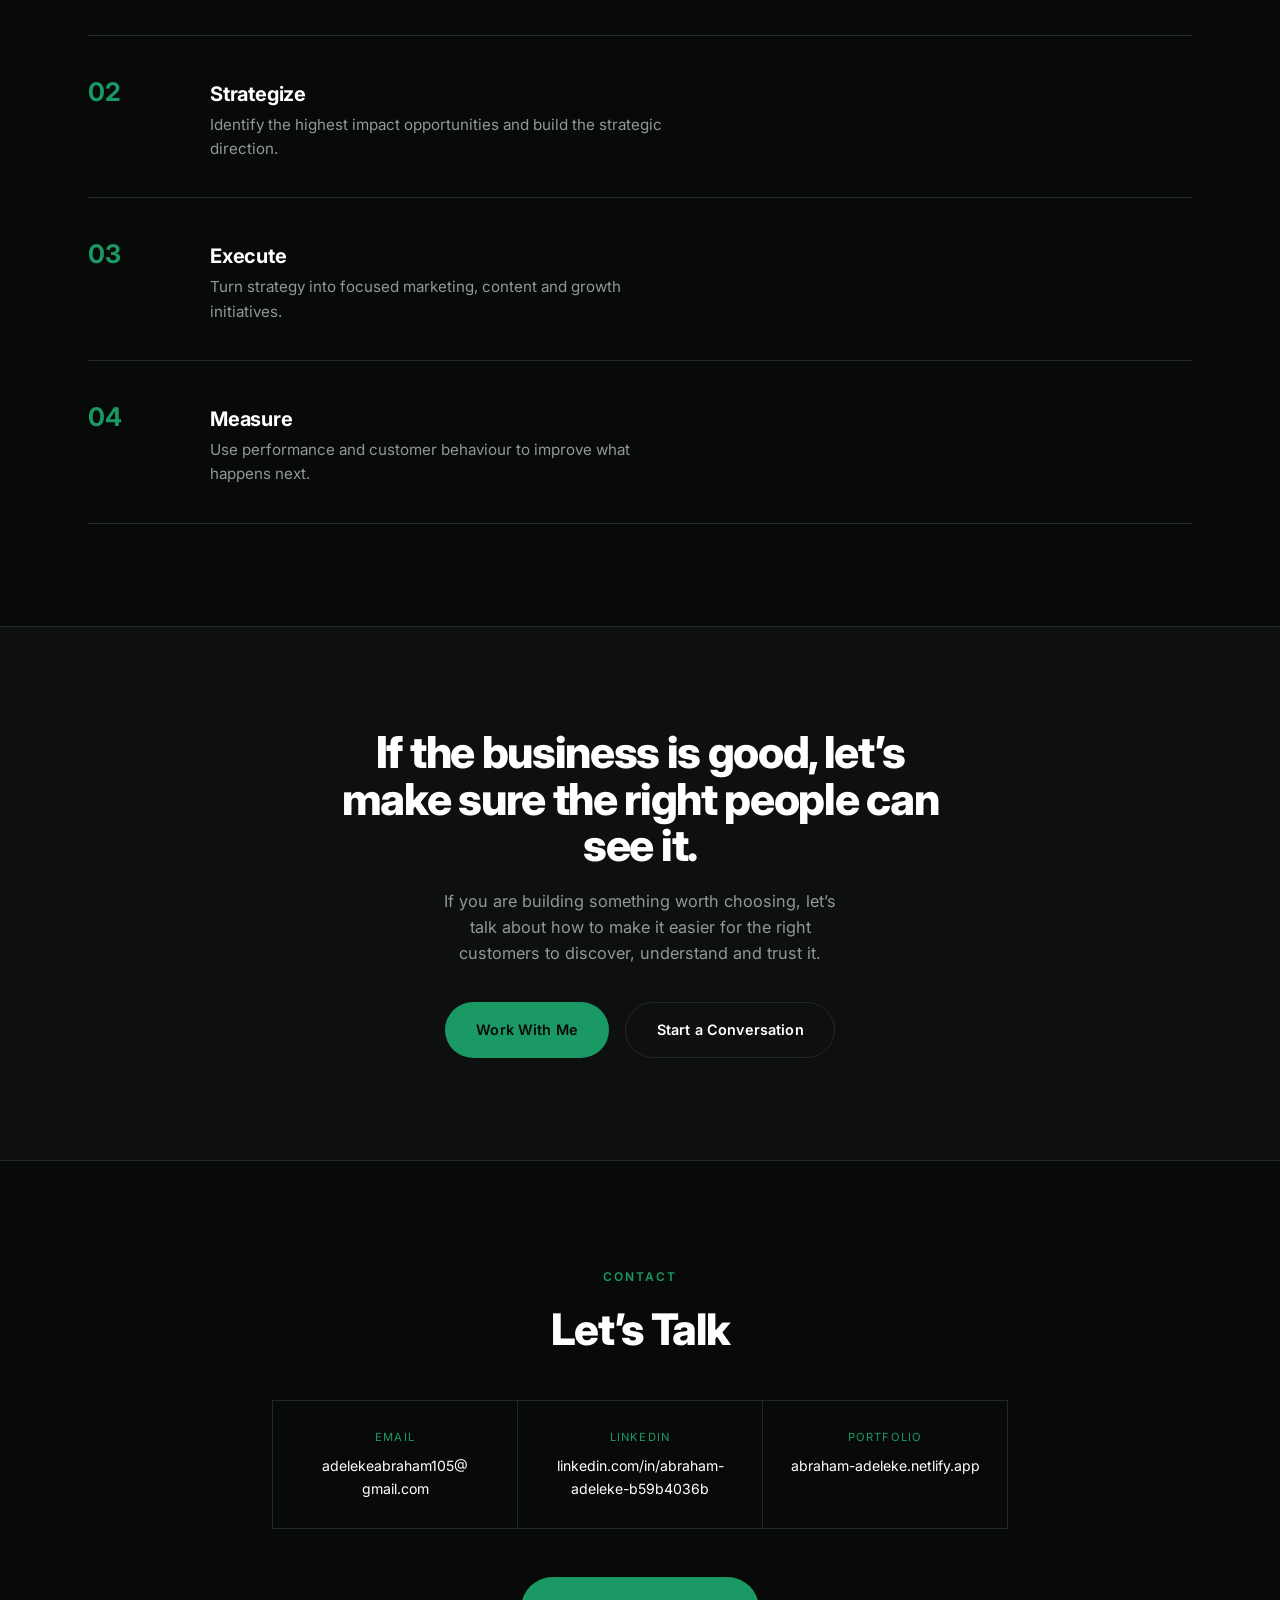
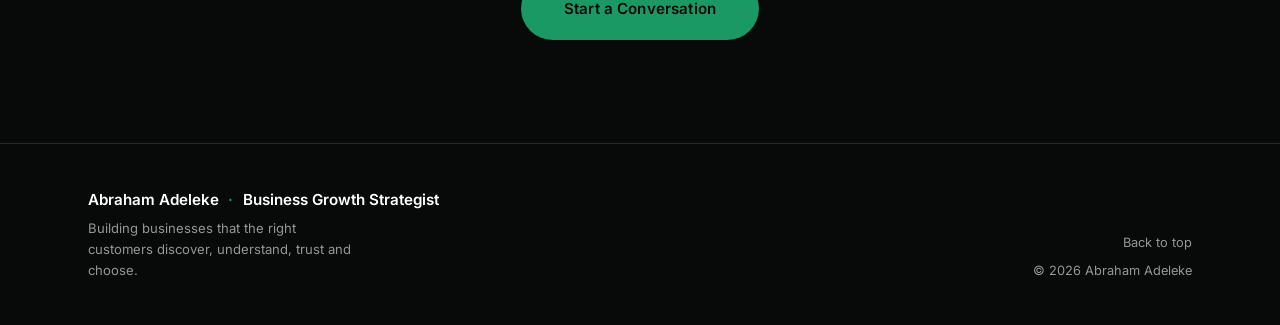
==== commit 9a19c0e3: "WIP: swap heading font to Inter, adjust heading weight/tracking Small global token tweaks made befor" ====
--- a/abraham-adeleke/index.html
+++ b/abraham-adeleke/index.html
@@ -9,7 +9,7 @@
 <link rel="icon" href="data:image/svg+xml,%3Csvg xmlns='http://www.w3.org/2000/svg' viewBox='0 0 64 64'%3E%3Crect width='64' height='64' rx='12' fill='%23080A09'/%3E%3Ctext x='32' y='42' font-family='Arial,sans-serif' font-size='30' font-weight='700' fill='%231A9965' text-anchor='middle'%3EA%3C/text%3E%3C/svg%3E">
 <link rel="preconnect" href="https://fonts.googleapis.com">
 <link rel="preconnect" href="https://fonts.gstatic.com" crossorigin>
-<link href="https://fonts.googleapis.com/css2?family=Bricolage+Grotesque:opsz,wght@12..96,300..800&family=Inter:wght@400;500;600;700;800&display=swap" rel="stylesheet">
+<link href="https://fonts.googleapis.com/css2?family=Inter:wght@400;500;600;700;800;900&display=swap" rel="stylesheet">
 <link rel="stylesheet" href="styles.css">
 </head>
 <body>
@@ -34,7 +34,7 @@
     </nav>
 
     <div class="header-actions">
-      <a class="btn btn--primary btn--small" href="#contact">Work With Me</a>
+      <a class="btn btn--primary btn--small" href="#" data-booking-pending="true">Work With Me</a>
       <button class="nav-toggle" id="nav-toggle" aria-label="Open menu" aria-expanded="false" aria-controls="mobile-nav">
         <span></span><span></span><span></span>
       </button>
@@ -50,34 +50,30 @@
     <li><a href="#how-i-work">How I Work</a></li>
     <li><a href="#contact">Contact</a></li>
   </ul>
-  <a class="btn btn--primary" href="#contact">Work With Me</a>
+  <a class="btn btn--primary" href="#" data-booking-pending="true">Work With Me</a>
 </div>
 
 <main id="main">
 
   <!-- ============ HOME / HERO ============ -->
   <section class="hero" id="home">
-    <div class="hero__grid" aria-hidden="true"></div>
     <div class="container hero__inner">
 
       <div class="hero__copy reveal">
-        <p class="eyebrow"><span class="eyebrow__dot"></span>Business Growth Strategist</p>
-        <h1 class="hero__headline">Businesses worth choosing deserve to be chosen.</h1>
-        <p class="hero__sub">I help founders build the brand, visibility and growth systems that turn attention into real business opportunities.</p>
+        <p class="eyebrow">Business Growth Strategist</p>
+        <h1 class="hero__headline">Good businesses don&rsquo;t fail. Invisible ones do.</h1>
+        <p class="hero__sub">I build the brand, visibility and growth systems that turn attention into paying customers, not vanity metrics.</p>
+        <p class="hero__capabilities">Brand Strategy &middot; Visibility Systems &middot; Customer Acquisition &middot; SEO &amp; GEO</p>
         <div class="hero__actions">
-          <a class="btn btn--primary" href="#contact">Work With Me</a>
+          <a class="btn btn--primary" href="#" data-booking-pending="true">Work With Me</a>
           <a class="btn btn--ghost" href="#results">See My Results</a>
         </div>
       </div>
 
       <div class="hero__visual reveal reveal--delay-1">
-        <span class="hero__ghost-text" aria-hidden="true">ADELEKE</span>
+        <div class="hero__glow" aria-hidden="true"></div>
         <div class="photo-frame photo-frame--hero" role="img" aria-label="Placeholder reserved for Abraham Adeleke's photograph">
-          <div class="photo-frame__grid" aria-hidden="true"></div>
-          <span class="photo-frame__corner photo-frame__corner--tl" aria-hidden="true"></span>
-          <span class="photo-frame__corner photo-frame__corner--br" aria-hidden="true"></span>
           <div class="photo-frame__content">
-            <span class="photo-frame__plus" aria-hidden="true">+</span>
             <span class="photo-frame__label">Abraham Photo</span>
             <span class="photo-frame__meta">4:5 &middot; replace with final photograph</span>
           </div>
@@ -115,7 +111,7 @@
   <!-- ============ PROBLEM ============ -->
   <section class="problem">
     <div class="container problem__inner">
-      <p class="eyebrow reveal"><span class="eyebrow__dot"></span>The Problem</p>
+      <p class="eyebrow reveal">The Problem</p>
       <h2 class="problem__headline reveal">Good businesses can still be difficult to discover, understand or choose.</h2>
       <div class="problem__body">
         <p class="reveal">Most businesses are not losing to better competitors. They are losing to competitors who are easier to find, understand and trust.</p>
@@ -128,7 +124,7 @@
   <section class="approach">
     <div class="container">
       <div class="section-head reveal">
-        <p class="eyebrow"><span class="eyebrow__dot"></span>The Approach</p>
+        <p class="eyebrow">The Approach</p>
         <h2>The Growth System</h2>
         <p class="section-head__desc">Growth is not a marketing tactic. It is a system that connects brand, visibility, trust and revenue.</p>
       </div>
@@ -148,7 +144,7 @@
   <section class="services">
     <div class="container">
       <div class="section-head reveal">
-        <p class="eyebrow"><span class="eyebrow__dot"></span>What I Build</p>
+        <p class="eyebrow">What I Build</p>
         <h2>Five disciplines. One connected system.</h2>
       </div>
 
@@ -188,11 +184,7 @@
 
       <div class="about__visual reveal">
         <div class="photo-frame photo-frame--about" role="img" aria-label="Placeholder reserved for Abraham Adeleke's about photograph">
-          <div class="photo-frame__grid" aria-hidden="true"></div>
-          <span class="photo-frame__corner photo-frame__corner--tl" aria-hidden="true"></span>
-          <span class="photo-frame__corner photo-frame__corner--br" aria-hidden="true"></span>
           <div class="photo-frame__content">
-            <span class="photo-frame__plus" aria-hidden="true">+</span>
             <span class="photo-frame__label">Abraham About Photo</span>
             <span class="photo-frame__meta">4:5 &middot; replace with final photograph</span>
           </div>
@@ -200,7 +192,7 @@
       </div>
 
       <div class="about__copy reveal reveal--delay-1">
-        <p class="eyebrow"><span class="eyebrow__dot"></span>About</p>
+        <p class="eyebrow">About</p>
         <h2 class="about__headline">Strategy, built like software.</h2>
         <p>I am Abraham Adeleke, a business growth strategist. My work sits at the intersection of brand, marketing and growth systems: three things most businesses treat as separate problems, handled by separate people.</p>
         <p>I did not start in marketing. I started in software engineering, and it changed how I think about growth. Software rewards clear logic and systems that hold together under pressure. Marketing without that structure tends to produce noise: content without direction, campaigns without a thesis behind them.</p>
@@ -215,7 +207,7 @@
   <section class="results" id="results">
     <div class="container">
       <div class="section-head reveal">
-        <p class="eyebrow"><span class="eyebrow__dot"></span>Results</p>
+        <p class="eyebrow">Results</p>
         <h2>Results That Speak</h2>
         <p class="section-head__desc">Selected outcomes from businesses and brands I have worked with. Visual case studies are published as client work is finalised.</p>
       </div>
@@ -285,7 +277,7 @@
   <section class="testimonials">
     <div class="container">
       <div class="section-head reveal">
-        <p class="eyebrow"><span class="eyebrow__dot"></span>What Clients Say</p>
+        <p class="eyebrow">What Clients Say</p>
         <h2>Testimonials</h2>
       </div>
 
@@ -319,7 +311,7 @@
   <section class="how-i-work" id="how-i-work">
     <div class="container">
       <div class="section-head reveal">
-        <p class="eyebrow"><span class="eyebrow__dot"></span>Process</p>
+        <p class="eyebrow">Process</p>
         <h2>How We Work</h2>
       </div>
 
@@ -350,7 +342,7 @@
       <h2>If the business is good, let&rsquo;s make sure the right people can see it.</h2>
       <p>If you are building something worth choosing, let&rsquo;s talk about how to make it easier for the right customers to discover, understand and trust it.</p>
       <div class="final-cta__actions">
-        <a class="btn btn--primary" href="#contact">Work With Me</a>
+        <a class="btn btn--primary" href="#" data-booking-pending="true">Work With Me</a>
         <a class="btn btn--ghost" href="#contact">Start a Conversation</a>
       </div>
     </div>
@@ -360,7 +352,7 @@
   <section class="contact" id="contact">
     <div class="container contact__inner">
       <div class="reveal">
-        <p class="eyebrow"><span class="eyebrow__dot"></span>Contact</p>
+        <p class="eyebrow">Contact</p>
         <h2>Let&rsquo;s Talk</h2>
       </div>
 
--- a/abraham-adeleke/styles.css
+++ b/abraham-adeleke/styles.css
@@ -11,7 +11,7 @@
   --border: #242826;
   --muted: #929895;
 
-  --font-display: 'Bricolage Grotesque', 'Inter', sans-serif;
+  --font-display: 'Inter', sans-serif;
   --font-body: 'Inter', sans-serif;
 
   --container: 1200px;
@@ -72,14 +72,14 @@
 
 h1, h2, h3 {
   font-family: var(--font-display);
-  font-weight: 700;
-  letter-spacing: -0.02em;
-  line-height: 1.08;
+  font-weight: 800;
+  letter-spacing: -0.035em;
+  line-height: 1.05;
   color: var(--white);
 }
 
-h2 { font-size: clamp(1.9rem, 3.4vw, 2.75rem); }
-h3 { font-size: clamp(1.05rem, 1.6vw, 1.25rem); font-weight: 600; }
+h2 { font-size: clamp(1.9rem, 3.4vw, 2.75rem); letter-spacing: -0.03em; }
+h3 { font-size: clamp(1.05rem, 1.6vw, 1.25rem); font-weight: 700; letter-spacing: -0.01em; }
 
 p { color: var(--muted); }
 
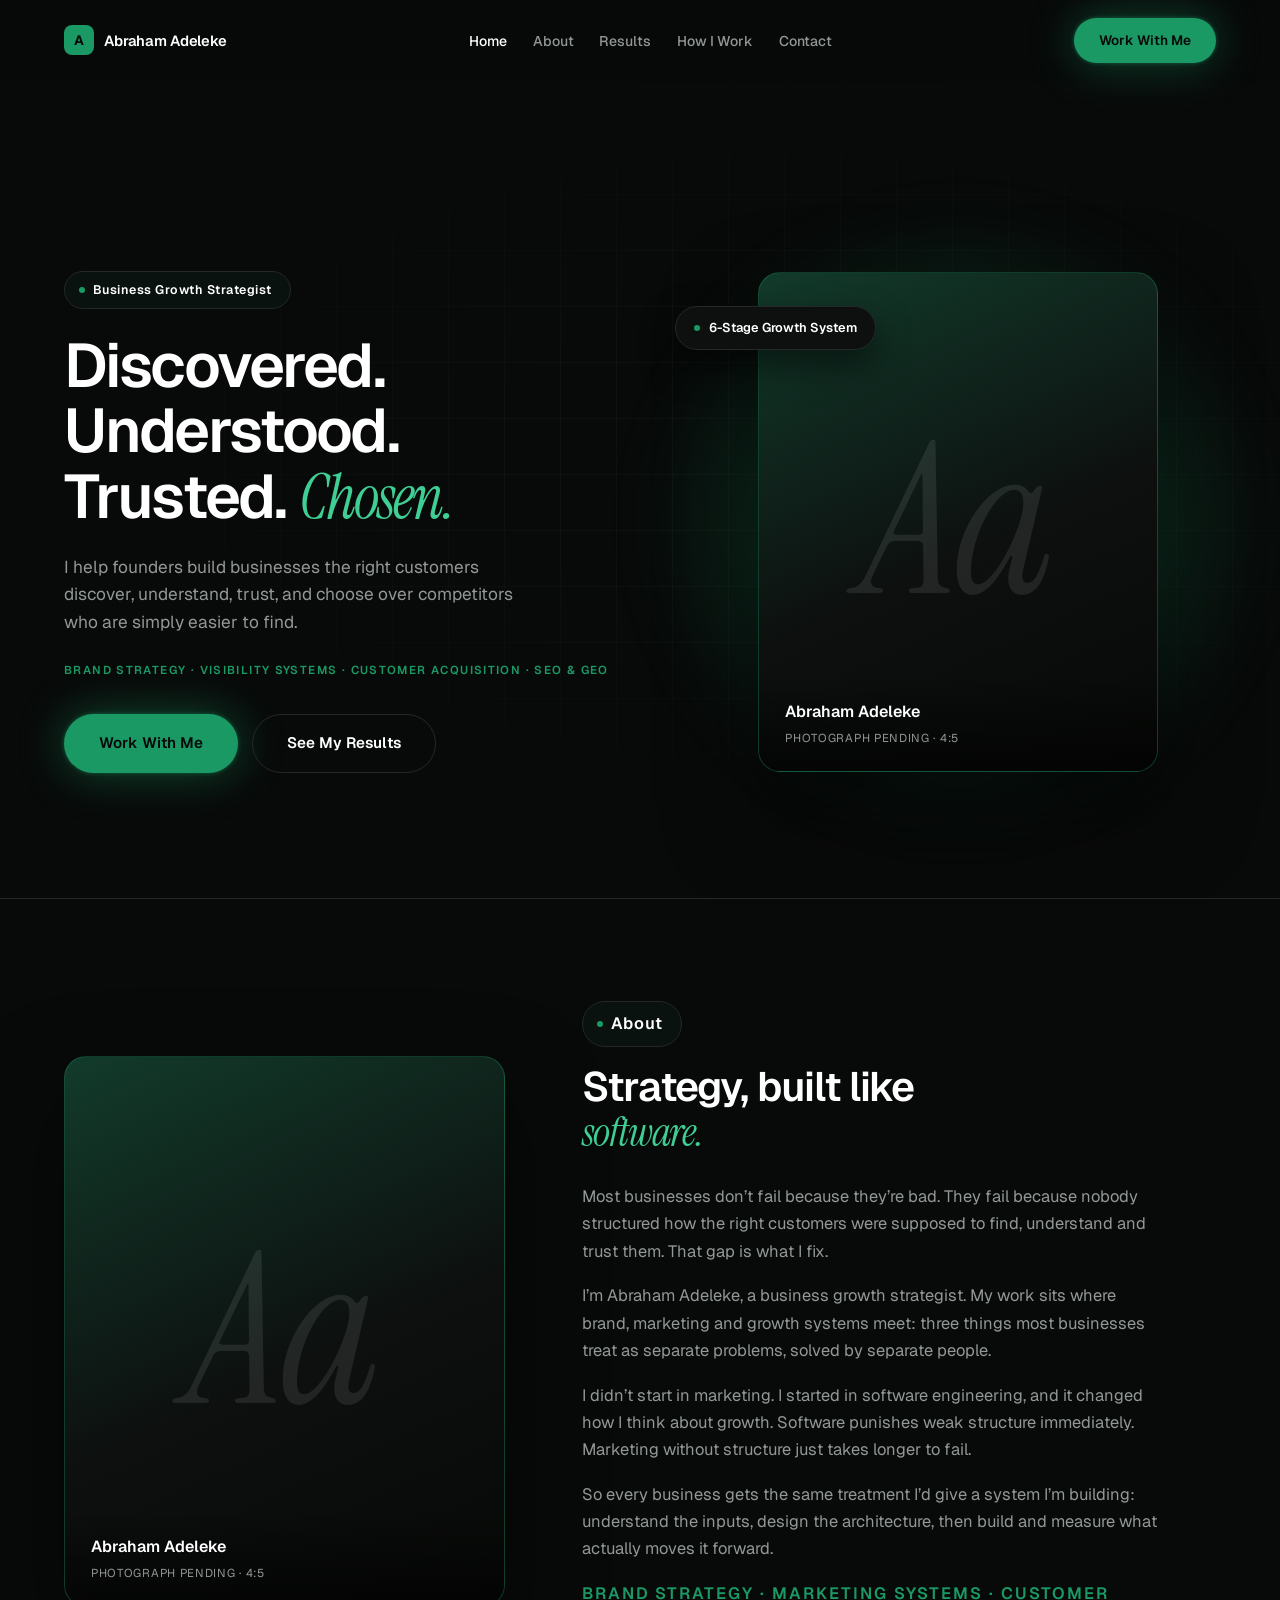
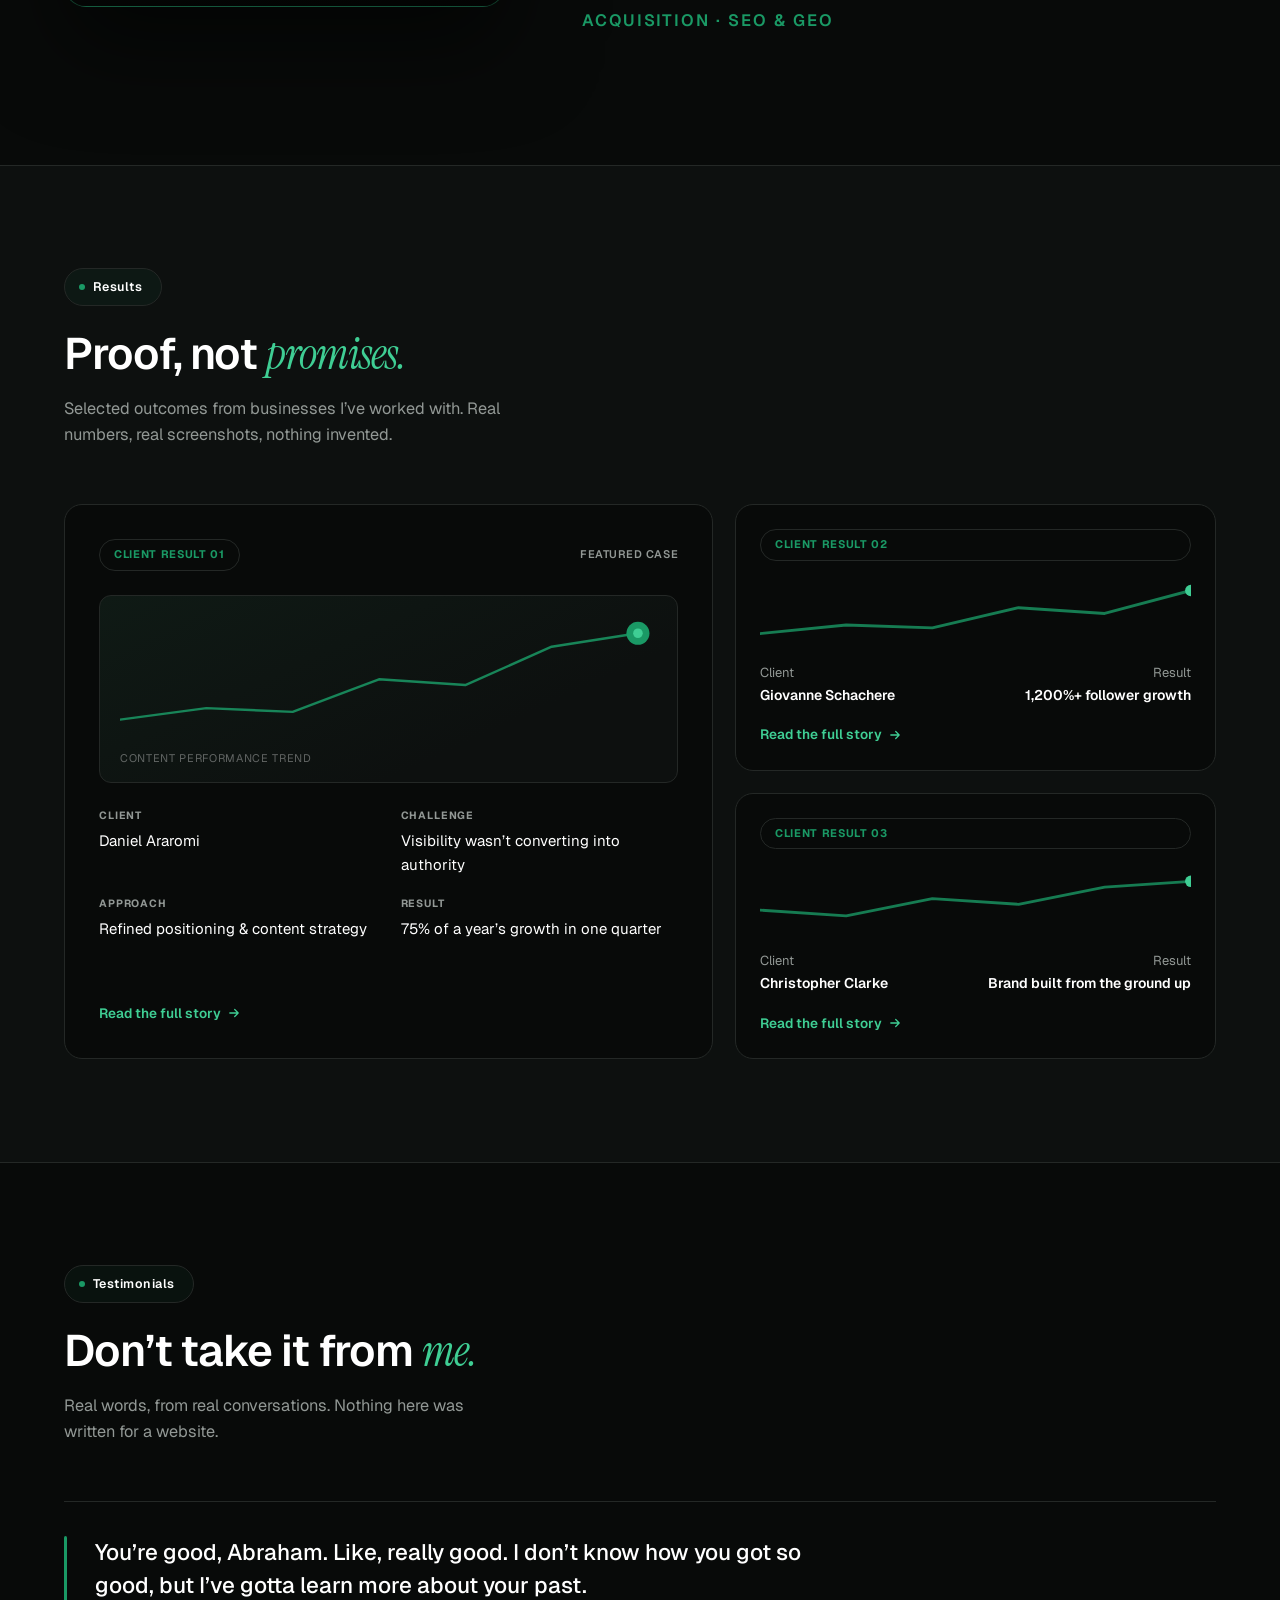
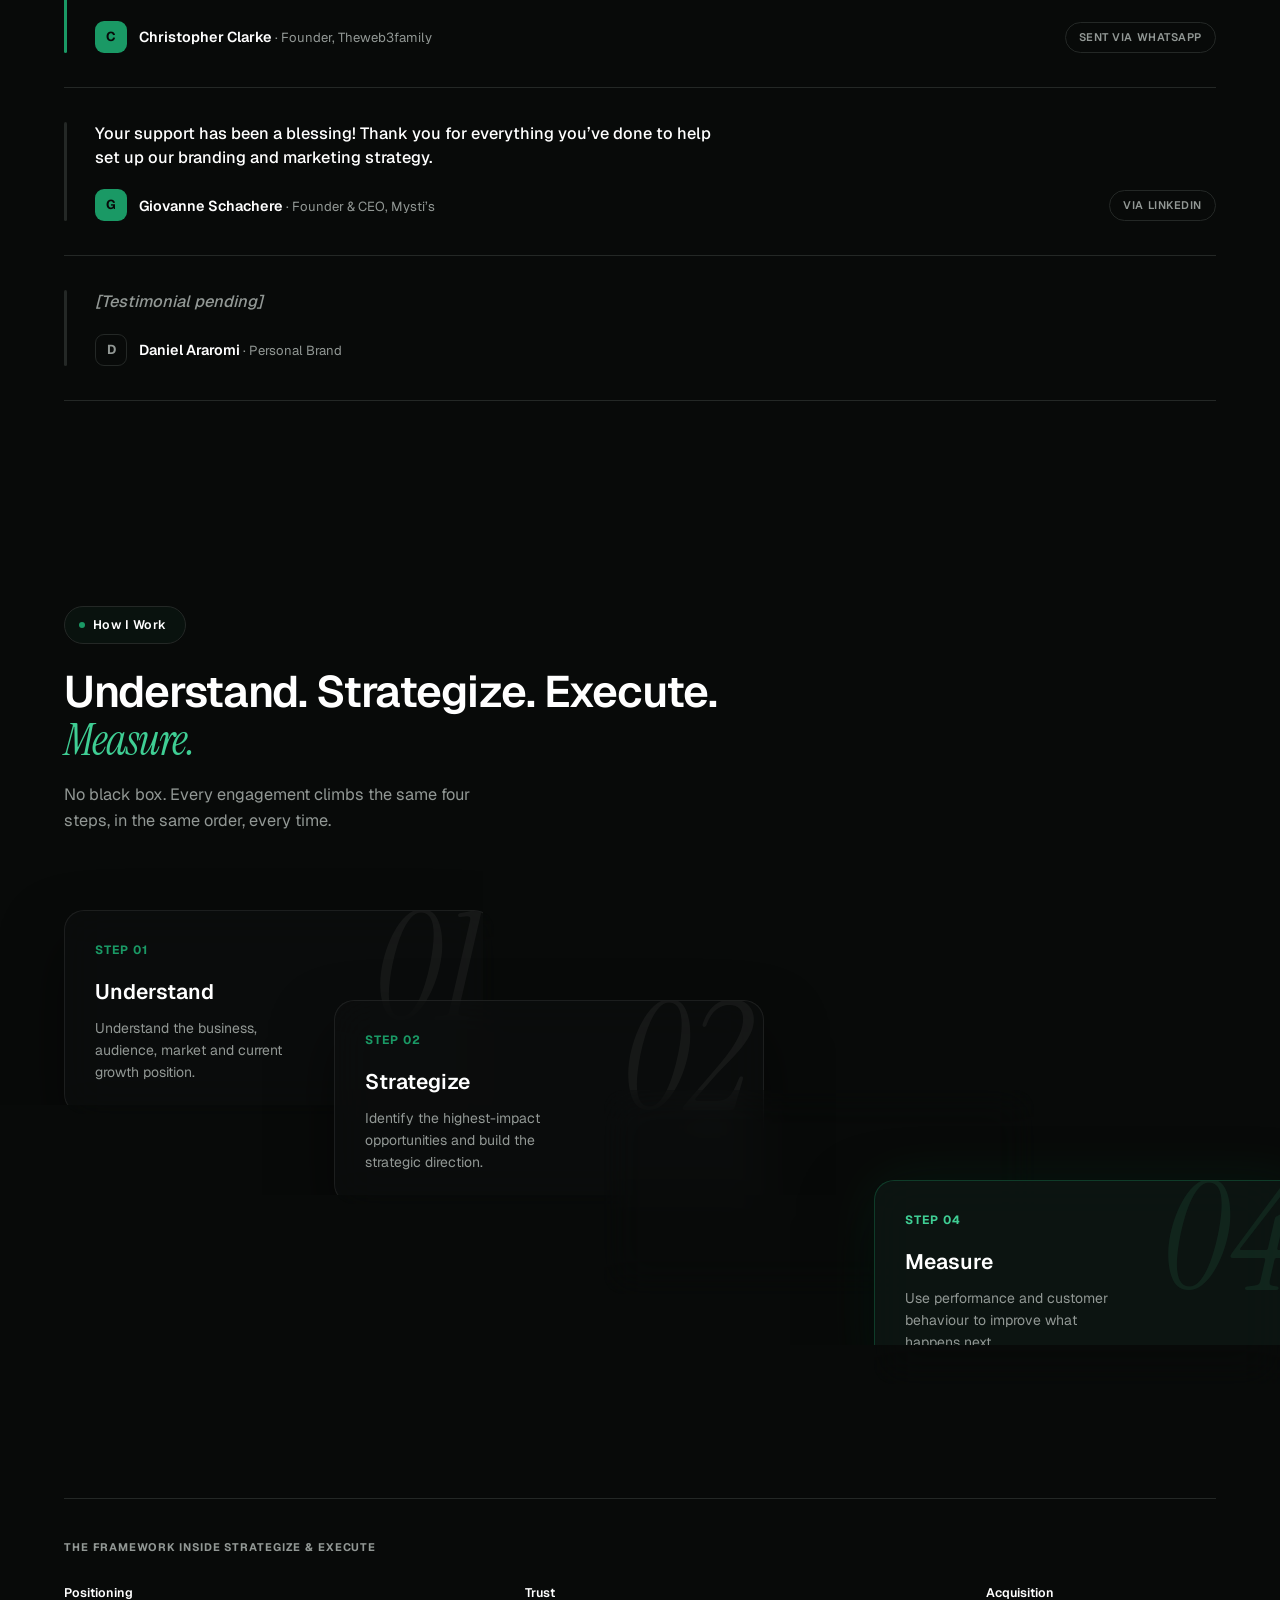
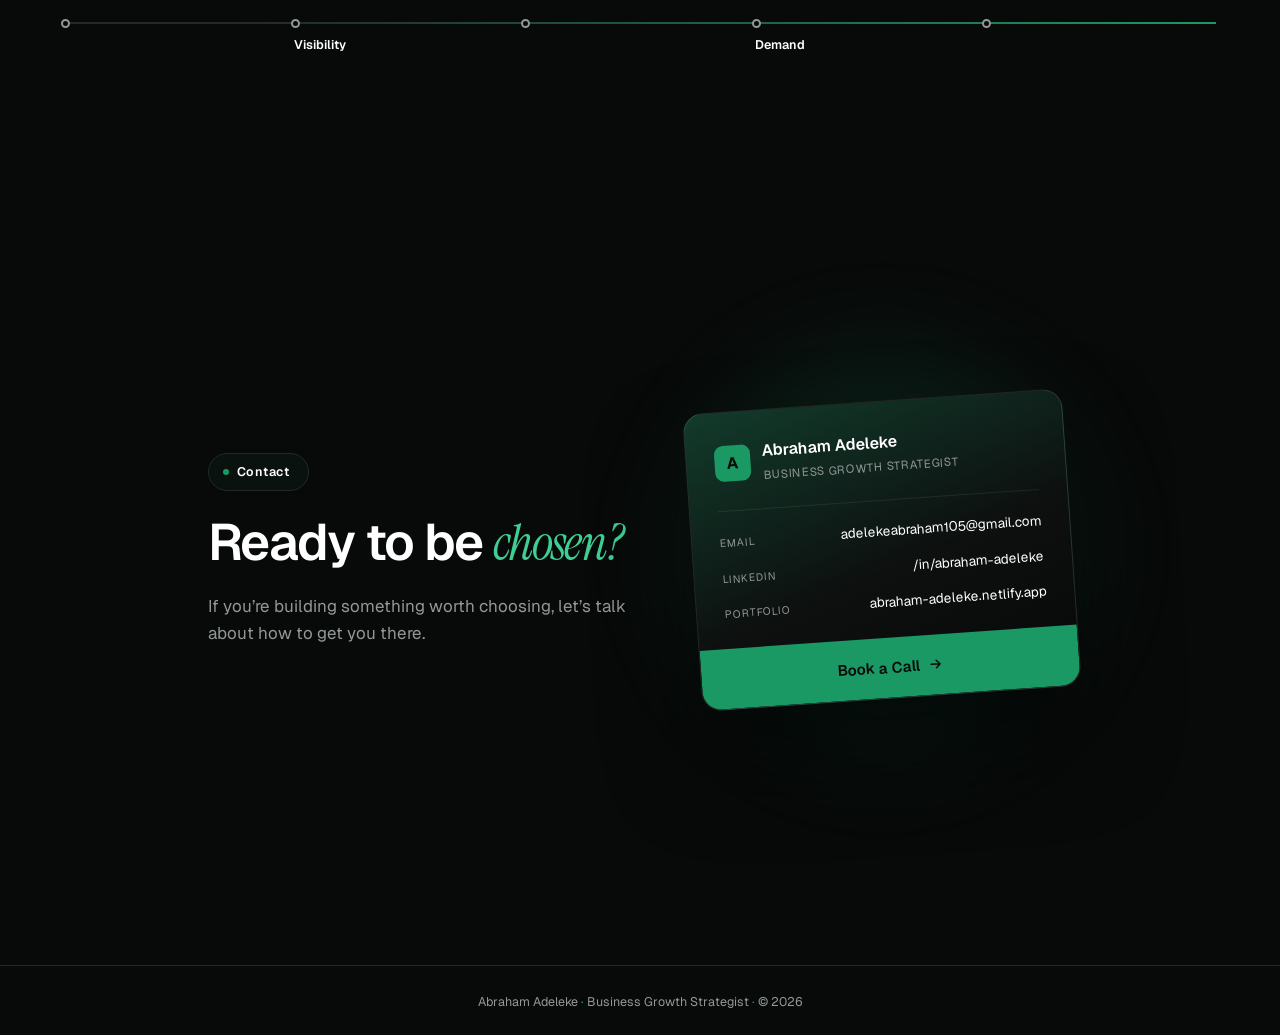
==== commit bd2f8ca0: "Rebuild Abraham Adeleke site to the approved design system Full rebuild replacing the earlier drafts" ====
--- a/abraham-adeleke/index.html
+++ b/abraham-adeleke/index.html
@@ -4,12 +4,12 @@
 <meta charset="UTF-8">
 <meta name="viewport" content="width=device-width, initial-scale=1.0">
 <title>Abraham Adeleke | Business Growth Strategist</title>
-<meta name="description" content="Abraham Adeleke helps founders build the brand, visibility and growth systems that turn attention into real business opportunities.">
+<meta name="description" content="I help founders build businesses the right customers discover, understand, trust, and choose over competitors. Business growth strategy, positioning and systems by Abraham Adeleke.">
 <meta name="theme-color" content="#080A09">
-<link rel="icon" href="data:image/svg+xml,%3Csvg xmlns='http://www.w3.org/2000/svg' viewBox='0 0 64 64'%3E%3Crect width='64' height='64' rx='12' fill='%23080A09'/%3E%3Ctext x='32' y='42' font-family='Arial,sans-serif' font-size='30' font-weight='700' fill='%231A9965' text-anchor='middle'%3EA%3C/text%3E%3C/svg%3E">
+<link rel="icon" href="data:image/svg+xml,%3Csvg xmlns='http://www.w3.org/2000/svg' viewBox='0 0 64 64'%3E%3Crect width='64' height='64' rx='14' fill='%231A9965'/%3E%3Ctext x='32' y='43' font-family='Arial,sans-serif' font-size='30' font-weight='700' fill='%23080A09' text-anchor='middle'%3EA%3C/text%3E%3C/svg%3E">
 <link rel="preconnect" href="https://fonts.googleapis.com">
 <link rel="preconnect" href="https://fonts.gstatic.com" crossorigin>
-<link href="https://fonts.googleapis.com/css2?family=Inter:wght@400;500;600;700;800;900&display=swap" rel="stylesheet">
+<link href="https://fonts.googleapis.com/css2?family=Geist:wght@400;500;600;700;800&family=Instrument+Serif:ital@0;1&display=swap" rel="stylesheet">
 <link rel="stylesheet" href="styles.css">
 </head>
 <body>
@@ -34,7 +34,7 @@
     </nav>
 
     <div class="header-actions">
-      <a class="btn btn--primary btn--small" href="#" data-booking-pending="true">Work With Me</a>
+      <a class="btn btn--primary btn--small" href="https://calendly.com/adelekeabrahamamw8087/30min" target="_blank" rel="noopener noreferrer">Work With Me</a>
       <button class="nav-toggle" id="nav-toggle" aria-label="Open menu" aria-expanded="false" aria-controls="mobile-nav">
         <span></span><span></span><span></span>
       </button>
@@ -50,130 +50,43 @@
     <li><a href="#how-i-work">How I Work</a></li>
     <li><a href="#contact">Contact</a></li>
   </ul>
-  <a class="btn btn--primary" href="#" data-booking-pending="true">Work With Me</a>
+  <a class="btn btn--primary" href="https://calendly.com/adelekeabrahamamw8087/30min" target="_blank" rel="noopener noreferrer">Work With Me</a>
 </div>
 
 <main id="main">
 
   <!-- ============ HOME / HERO ============ -->
   <section class="hero" id="home">
+    <div class="bg-grid" aria-hidden="true"></div>
     <div class="container hero__inner">
-
-      <div class="hero__copy reveal">
-        <p class="eyebrow">Business Growth Strategist</p>
-        <h1 class="hero__headline">Good businesses don&rsquo;t fail. Invisible ones do.</h1>
-        <p class="hero__sub">I build the brand, visibility and growth systems that turn attention into paying customers, not vanity metrics.</p>
-        <p class="hero__capabilities">Brand Strategy &middot; Visibility Systems &middot; Customer Acquisition &middot; SEO &amp; GEO</p>
-        <div class="hero__actions">
-          <a class="btn btn--primary" href="#" data-booking-pending="true">Work With Me</a>
-          <a class="btn btn--ghost" href="#results">See My Results</a>
-        </div>
-      </div>
-
-      <div class="hero__visual reveal reveal--delay-1">
-        <div class="hero__glow" aria-hidden="true"></div>
-        <div class="photo-frame photo-frame--hero" role="img" aria-label="Placeholder reserved for Abraham Adeleke's photograph">
-          <div class="photo-frame__content">
-            <span class="photo-frame__label">Abraham Photo</span>
-            <span class="photo-frame__meta">4:5 &middot; replace with final photograph</span>
-          </div>
-        </div>
-        <p class="hero__caption">
-          <span class="hero__caption-name">Abraham Adeleke</span>
-          <span class="hero__caption-role">Business Growth Strategist</span>
-        </p>
-      </div>
-
-    </div>
-  </section>
-
-  <!-- ============ PROOF STRIP ============ -->
-  <section class="proof" aria-label="Why work with Abraham">
-    <div class="container proof__grid">
-      <div class="proof__item reveal">
-        <span class="proof__number">01</span>
-        <h2 class="proof__title">Strategist, Not an Agency</h2>
-        <p class="proof__desc">One accountable partner across brand, marketing and growth, not a rotating account team.</p>
-      </div>
-      <div class="proof__item reveal reveal--delay-1">
-        <span class="proof__number">06</span>
-        <h2 class="proof__title">Stage Growth System</h2>
-        <p class="proof__desc">A connected path from positioning to retention, not isolated marketing activity.</p>
-      </div>
-      <div class="proof__item reveal reveal--delay-2">
-        <span class="proof__number">360</span>
-        <h2 class="proof__title">Brand to Revenue</h2>
-        <p class="proof__desc">Brand strategy, visibility and acquisition designed to work as one system.</p>
-      </div>
-    </div>
-  </section>
-
-  <!-- ============ PROBLEM ============ -->
-  <section class="problem">
-    <div class="container problem__inner">
-      <p class="eyebrow reveal">The Problem</p>
-      <h2 class="problem__headline reveal">Good businesses can still be difficult to discover, understand or choose.</h2>
-      <div class="problem__body">
-        <p class="reveal">Most businesses are not losing to better competitors. They are losing to competitors who are easier to find, understand and trust.</p>
-        <p class="reveal reveal--delay-1">Being good is no longer enough. Growth belongs to the businesses the right customers can clearly see, understand and choose.</p>
-      </div>
-    </div>
-  </section>
-
-  <!-- ============ APPROACH / GROWTH SYSTEM ============ -->
-  <section class="approach">
-    <div class="container">
-      <div class="section-head reveal">
-        <p class="eyebrow">The Approach</p>
-        <h2>The Growth System</h2>
-        <p class="section-head__desc">Growth is not a marketing tactic. It is a system that connects brand, visibility, trust and revenue.</p>
-      </div>
-
-      <ol class="system">
-        <li class="system__item reveal"><span class="system__num">01</span><h3>Positioning</h3><p>Define what the business stands for and why it wins.</p></li>
-        <li class="system__item reveal reveal--delay-1"><span class="system__num">02</span><h3>Visibility</h3><p>Get the business seen by the people who matter.</p></li>
-        <li class="system__item reveal reveal--delay-2"><span class="system__num">03</span><h3>Trust</h3><p>Turn attention into credibility and confidence.</p></li>
-        <li class="system__item reveal"><span class="system__num">04</span><h3>Demand</h3><p>Create genuine interest before the sales conversation starts.</p></li>
-        <li class="system__item reveal reveal--delay-1"><span class="system__num">05</span><h3>Acquisition</h3><p>Convert demand into qualified customers.</p></li>
-        <li class="system__item reveal reveal--delay-2"><span class="system__num">06</span><h3>Retention</h3><p>Keep the right customers, and grow their value over time.</p></li>
-      </ol>
-    </div>
-  </section>
-
-  <!-- ============ SERVICES ============ -->
-  <section class="services">
-    <div class="container">
-      <div class="section-head reveal">
-        <p class="eyebrow">What I Build</p>
-        <h2>Five disciplines. One connected system.</h2>
-      </div>
-
-      <div class="services__grid">
-        <article class="service-card reveal">
-          <span class="service-card__index">01</span>
-          <h3>Brand Strategy</h3>
-          <p>Positioning, messaging, differentiation and strategic brand direction.</p>
-        </article>
-        <article class="service-card reveal reveal--delay-1">
-          <span class="service-card__index">02</span>
-          <h3>Marketing &amp; Content</h3>
-          <p>Content systems designed around audience, positioning and business objectives.</p>
-        </article>
-        <article class="service-card reveal reveal--delay-2">
-          <span class="service-card__index">03</span>
-          <h3>Customer Acquisition</h3>
-          <p>Growth pathways that connect visibility to qualified opportunities and customers.</p>
-        </article>
-        <article class="service-card reveal">
-          <span class="service-card__index">04</span>
-          <h3>SEO &amp; GEO</h3>
-          <p>Improving how businesses are discovered through search engines and AI powered search experiences.</p>
-        </article>
-        <article class="service-card service-card--wide reveal reveal--delay-1">
-          <span class="service-card__index">05</span>
-          <h3>Growth Systems</h3>
-          <p>Connecting brand, marketing, acquisition, activation and retention into a measurable system.</p>
-        </article>
+      <div class="hero__grid">
+
+        <div class="hero__copy reveal">
+          <p class="eyebrow"><span class="eyebrow__dot"></span>Business Growth Strategist</p>
+          <h1 class="hero__headline">Discovered. Understood.<br>Trusted. <span class="accent">Chosen.</span></h1>
+          <p class="hero__sub">I help founders build businesses the right customers discover, understand, trust, and choose over competitors who are simply easier to find.</p>
+          <p class="hero__capabilities">Brand Strategy &middot; Visibility Systems &middot; Customer Acquisition &middot; SEO &amp; GEO</p>
+          <div class="hero__actions">
+            <a class="btn btn--primary" href="https://calendly.com/adelekeabrahamamw8087/30min" target="_blank" rel="noopener noreferrer">Work With Me</a>
+            <a class="btn btn--ghost" href="#results">See My Results</a>
+          </div>
+        </div>
+
+        <div class="hero__visual reveal reveal--delay-1">
+          <div class="hero__glow" aria-hidden="true"></div>
+          <div class="photo-card" role="img" aria-label="Placeholder reserved for Abraham Adeleke's photograph">
+            <div class="photo-card__mono" aria-hidden="true"><span>Aa</span></div>
+            <div class="photo-card__caption">
+              <div class="photo-card__caption-name">Abraham Adeleke</div>
+              <div class="photo-card__caption-meta">Photograph pending &middot; 4:5</div>
+            </div>
+          </div>
+          <div class="hero__chip">
+            <span aria-hidden="true"></span>
+            <span>6-Stage Growth System</span>
+          </div>
+        </div>
+
       </div>
     </div>
   </section>
@@ -183,21 +96,23 @@
     <div class="container about__inner">
 
       <div class="about__visual reveal">
-        <div class="photo-frame photo-frame--about" role="img" aria-label="Placeholder reserved for Abraham Adeleke's about photograph">
-          <div class="photo-frame__content">
-            <span class="photo-frame__label">Abraham About Photo</span>
-            <span class="photo-frame__meta">4:5 &middot; replace with final photograph</span>
+        <div class="photo-card photo-card--about" role="img" aria-label="Placeholder reserved for Abraham Adeleke's about photograph">
+          <div class="photo-card__mono" aria-hidden="true"><span>Aa</span></div>
+          <div class="photo-card__caption">
+            <div class="photo-card__caption-name">Abraham Adeleke</div>
+            <div class="photo-card__caption-meta">Photograph pending &middot; 4:5</div>
           </div>
         </div>
       </div>
 
       <div class="about__copy reveal reveal--delay-1">
-        <p class="eyebrow">About</p>
-        <h2 class="about__headline">Strategy, built like software.</h2>
-        <p>I am Abraham Adeleke, a business growth strategist. My work sits at the intersection of brand, marketing and growth systems: three things most businesses treat as separate problems, handled by separate people.</p>
-        <p>I did not start in marketing. I started in software engineering, and it changed how I think about growth. Software rewards clear logic and systems that hold together under pressure. Marketing without that structure tends to produce noise: content without direction, campaigns without a thesis behind them.</p>
-        <p>So I approach every business the way I would approach a system I am building. Understand the inputs. Design the architecture. Build and measure what actually moves the business forward.</p>
-        <p>The goal is never more activity. It is a business the right customers can discover, understand, trust and choose, without friction.</p>
+        <p class="eyebrow"><span class="eyebrow__dot"></span>About</p>
+        <h2 class="about__headline">Strategy, built like <span class="accent">software.</span></h2>
+        <p>Most businesses don&rsquo;t fail because they&rsquo;re bad. They fail because nobody structured how the right customers were supposed to find, understand and trust them. That gap is what I fix.</p>
+        <p>I&rsquo;m Abraham Adeleke, a business growth strategist. My work sits where brand, marketing and growth systems meet: three things most businesses treat as separate problems, solved by separate people.</p>
+        <p>I didn&rsquo;t start in marketing. I started in software engineering, and it changed how I think about growth. Software punishes weak structure immediately. Marketing without structure just takes longer to fail.</p>
+        <p>So every business gets the same treatment I&rsquo;d give a system I&rsquo;m building: understand the inputs, design the architecture, then build and measure what actually moves it forward.</p>
+        <p class="about__capabilities">Brand Strategy &middot; Marketing Systems &middot; Customer Acquisition &middot; SEO &amp; GEO</p>
       </div>
 
     </div>
@@ -207,102 +122,133 @@
   <section class="results" id="results">
     <div class="container">
       <div class="section-head reveal">
-        <p class="eyebrow">Results</p>
-        <h2>Results That Speak</h2>
-        <p class="section-head__desc">Selected outcomes from businesses and brands I have worked with. Visual case studies are published as client work is finalised.</p>
+        <p class="eyebrow"><span class="eyebrow__dot"></span>Results</p>
+        <h2>Proof, not <span class="accent">promises.</span></h2>
+        <p class="section-head__desc">Selected outcomes from businesses I&rsquo;ve worked with. Real numbers, real screenshots, nothing invented.</p>
       </div>
 
       <div class="results__grid">
 
-        <article class="result-card reveal">
-          <div class="result-card__evidence"><span class="result-card__plus" aria-hidden="true">+</span><span>Visual Evidence</span></div>
-          <span class="result-card__tag">Client Result 01</span>
-          <dl class="result-card__body">
-            <div><dt>Client</dt><dd>Reserved for client name</dd></div>
-            <div><dt>Challenge</dt><dd>Reserved for challenge summary</dd></div>
-            <div><dt>Approach</dt><dd>Reserved for work summary</dd></div>
-            <div><dt>Result</dt><dd>Reserved for measured outcome</dd></div>
+        <!-- Featured: Daniel Araromi -->
+        <a class="result-card result-card--featured reveal" href="results/daniel-araromi.html">
+          <div class="result-card__top">
+            <span class="result-card__tag">Client Result 01</span>
+            <span class="result-card__feat-label">Featured Case</span>
+          </div>
+
+          <div class="result-card__chart">
+            <svg viewBox="0 0 560 130" aria-hidden="true">
+              <polyline class="spark-line" points="0,108 90,96 180,100 270,66 360,72 450,32 540,18" fill="none" stroke="#1A9965" stroke-width="2.5" stroke-linecap="round" stroke-linejoin="round" opacity="0.85"/>
+              <circle class="spark-dot" cx="540" cy="18" r="12" fill="#1A9965" opacity="0.22"/>
+              <circle class="spark-dot" cx="540" cy="18" r="5" fill="#3FCE94"/>
+            </svg>
+            <div class="result-card__chart-label">Content performance trend</div>
+          </div>
+
+          <dl class="result-card__fields">
+            <div><dt>Client</dt><dd>Daniel Araromi</dd></div>
+            <div><dt>Challenge</dt><dd>Visibility wasn&rsquo;t converting into authority</dd></div>
+            <div><dt>Approach</dt><dd>Refined positioning &amp; content strategy</dd></div>
+            <div><dt>Result</dt><dd>75% of a year&rsquo;s growth in one quarter</dd></div>
           </dl>
-        </article>
-
-        <article class="result-card reveal reveal--delay-1">
-          <div class="result-card__evidence"><span class="result-card__plus" aria-hidden="true">+</span><span>Visual Evidence</span></div>
-          <span class="result-card__tag">Client Result 02</span>
-          <dl class="result-card__body">
-            <div><dt>Client</dt><dd>Reserved for client name</dd></div>
-            <div><dt>Challenge</dt><dd>Reserved for challenge summary</dd></div>
-            <div><dt>Approach</dt><dd>Reserved for work summary</dd></div>
-            <div><dt>Result</dt><dd>Reserved for measured outcome</dd></div>
-          </dl>
-        </article>
-
-        <article class="result-card reveal reveal--delay-2">
-          <div class="result-card__evidence"><span class="result-card__plus" aria-hidden="true">+</span><span>Visual Evidence</span></div>
-          <span class="result-card__tag">Client Result 03</span>
-          <dl class="result-card__body">
-            <div><dt>Client</dt><dd>Reserved for client name</dd></div>
-            <div><dt>Challenge</dt><dd>Reserved for challenge summary</dd></div>
-            <div><dt>Approach</dt><dd>Reserved for work summary</dd></div>
-            <div><dt>Result</dt><dd>Reserved for measured outcome</dd></div>
-          </dl>
-        </article>
-
-        <article class="result-card reveal">
-          <div class="result-card__evidence"><span class="result-card__plus" aria-hidden="true">+</span><span>Visual Evidence</span></div>
-          <span class="result-card__tag">Client Result 04</span>
-          <dl class="result-card__body">
-            <div><dt>Client</dt><dd>Reserved for client name</dd></div>
-            <div><dt>Challenge</dt><dd>Reserved for challenge summary</dd></div>
-            <div><dt>Approach</dt><dd>Reserved for work summary</dd></div>
-            <div><dt>Result</dt><dd>Reserved for measured outcome</dd></div>
-          </dl>
-        </article>
-
-        <article class="result-card reveal reveal--delay-1">
-          <div class="result-card__evidence"><span class="result-card__plus" aria-hidden="true">+</span><span>Visual Evidence</span></div>
-          <span class="result-card__tag">Client Result 05</span>
-          <dl class="result-card__body">
-            <div><dt>Client</dt><dd>Reserved for client name</dd></div>
-            <div><dt>Challenge</dt><dd>Reserved for challenge summary</dd></div>
-            <div><dt>Approach</dt><dd>Reserved for work summary</dd></div>
-            <div><dt>Result</dt><dd>Reserved for measured outcome</dd></div>
-          </dl>
-        </article>
+
+          <span class="result-card__cta">Read the full story
+            <svg viewBox="0 0 20 20" fill="none" stroke="currentColor" stroke-width="1.8" stroke-linecap="round" stroke-linejoin="round" aria-hidden="true"><path d="M4 10h12M11 5l5 5-5 5"/></svg>
+          </span>
+        </a>
+
+        <div class="results__compact-col">
+
+          <!-- Giovanne Schachere -->
+          <a class="result-card result-card--compact reveal reveal--delay-1" href="results/giovanne-schachere.html">
+            <span class="result-card__tag">Client Result 02</span>
+            <svg viewBox="0 0 300 46" aria-hidden="true">
+              <polyline class="spark-line" points="0,38 60,32 120,34 180,20 240,24 300,8" fill="none" stroke="#1A9965" stroke-width="2" stroke-linecap="round" stroke-linejoin="round" opacity="0.8"/>
+              <circle class="spark-dot" cx="300" cy="8" r="4" fill="#3FCE94"/>
+            </svg>
+            <dl class="result-card__stat">
+              <div><dt>Client</dt><dd>Giovanne Schachere</dd></div>
+              <div style="text-align:right;"><dt>Result</dt><dd>1,200%+ follower growth</dd></div>
+            </dl>
+            <span class="result-card__cta">Read the full story
+              <svg viewBox="0 0 20 20" fill="none" stroke="currentColor" stroke-width="1.8" stroke-linecap="round" stroke-linejoin="round" aria-hidden="true"><path d="M4 10h12M11 5l5 5-5 5"/></svg>
+            </span>
+          </a>
+
+          <!-- Christopher Clarke -->
+          <a class="result-card result-card--compact reveal reveal--delay-2" href="results/christopher-clarke.html">
+            <span class="result-card__tag">Client Result 03</span>
+            <svg viewBox="0 0 300 46" aria-hidden="true">
+              <polyline class="spark-line" points="0,30 60,34 120,22 180,26 240,14 300,10" fill="none" stroke="#1A9965" stroke-width="2" stroke-linecap="round" stroke-linejoin="round" opacity="0.8"/>
+              <circle class="spark-dot" cx="300" cy="10" r="4" fill="#3FCE94"/>
+            </svg>
+            <dl class="result-card__stat">
+              <div><dt>Client</dt><dd>Christopher Clarke</dd></div>
+              <div style="text-align:right;"><dt>Result</dt><dd>Brand built from the ground up</dd></div>
+            </dl>
+            <span class="result-card__cta">Read the full story
+              <svg viewBox="0 0 20 20" fill="none" stroke="currentColor" stroke-width="1.8" stroke-linecap="round" stroke-linejoin="round" aria-hidden="true"><path d="M4 10h12M11 5l5 5-5 5"/></svg>
+            </span>
+          </a>
+
+        </div>
 
       </div>
     </div>
   </section>
 
   <!-- ============ TESTIMONIALS ============ -->
-  <section class="testimonials">
+  <section class="testimonials" aria-label="Testimonials">
     <div class="container">
       <div class="section-head reveal">
-        <p class="eyebrow">What Clients Say</p>
-        <h2>Testimonials</h2>
-      </div>
-
-      <div class="testimonials__grid">
-        <blockquote class="testimonial-card reveal">
-          <p class="testimonial-card__quote">Testimonial reserved for a client of Abraham Adeleke.</p>
-          <footer>
-            <span class="testimonial-card__name">Client Name</span>
-            <span class="testimonial-card__role">Position, Company</span>
-          </footer>
-        </blockquote>
-        <blockquote class="testimonial-card reveal reveal--delay-1">
-          <p class="testimonial-card__quote">Testimonial reserved for a client of Abraham Adeleke.</p>
-          <footer>
-            <span class="testimonial-card__name">Client Name</span>
-            <span class="testimonial-card__role">Position, Company</span>
-          </footer>
-        </blockquote>
-        <blockquote class="testimonial-card reveal reveal--delay-2">
-          <p class="testimonial-card__quote">Testimonial reserved for a client of Abraham Adeleke.</p>
-          <footer>
-            <span class="testimonial-card__name">Client Name</span>
-            <span class="testimonial-card__role">Position, Company</span>
-          </footer>
-        </blockquote>
+        <p class="eyebrow"><span class="eyebrow__dot"></span>Testimonials</p>
+        <h2>Don&rsquo;t take it from <span class="accent">me.</span></h2>
+        <p class="section-head__desc">Real words, from real conversations. Nothing here was written for a website.</p>
+      </div>
+
+      <div class="ledger">
+
+        <div class="ledger__row ledger__row--lead reveal">
+          <div class="ledger__rule"></div>
+          <div class="ledger__body">
+            <div>
+              <p class="ledger__quote">You&rsquo;re good, Abraham. Like, really good. I don&rsquo;t know how you got so good, but I&rsquo;ve gotta learn more about your past.</p>
+              <div class="ledger__who">
+                <div class="ledger__mono">C</div>
+                <div><span class="ledger__name">Christopher Clarke</span><span class="ledger__role"> &middot; Founder, Theweb3family</span></div>
+              </div>
+            </div>
+            <span class="ledger__source">Sent via WhatsApp</span>
+          </div>
+        </div>
+
+        <div class="ledger__row ledger__row--compact reveal reveal--delay-1">
+          <div class="ledger__rule"></div>
+          <div class="ledger__body">
+            <div>
+              <p class="ledger__quote">Your support has been a blessing! Thank you for everything you&rsquo;ve done to help set up our branding and marketing strategy.</p>
+              <div class="ledger__who">
+                <div class="ledger__mono">G</div>
+                <div><span class="ledger__name">Giovanne Schachere</span><span class="ledger__role"> &middot; Founder &amp; CEO, Mysti&rsquo;s</span></div>
+              </div>
+            </div>
+            <span class="ledger__source">Via LinkedIn</span>
+          </div>
+        </div>
+
+        <div class="ledger__row ledger__row--compact ledger__row--pending reveal reveal--delay-2">
+          <div class="ledger__rule"></div>
+          <div class="ledger__body">
+            <div>
+              <p class="ledger__quote ledger__quote--pending">[Testimonial pending]</p>
+              <div class="ledger__who">
+                <div class="ledger__mono ledger__mono--pending">D</div>
+                <div><span class="ledger__name">Daniel Araromi</span><span class="ledger__role"> &middot; Personal Brand</span></div>
+              </div>
+            </div>
+          </div>
+        </div>
+
       </div>
     </div>
   </section>
@@ -311,84 +257,124 @@
   <section class="how-i-work" id="how-i-work">
     <div class="container">
       <div class="section-head reveal">
-        <p class="eyebrow">Process</p>
-        <h2>How We Work</h2>
-      </div>
-
-      <ol class="steps">
-        <li class="steps__item reveal">
-          <span class="steps__num">01</span>
-          <div><h3>Understand</h3><p>Understand the business, audience, market and current growth position.</p></div>
-        </li>
-        <li class="steps__item reveal reveal--delay-1">
-          <span class="steps__num">02</span>
-          <div><h3>Strategize</h3><p>Identify the highest impact opportunities and build the strategic direction.</p></div>
-        </li>
-        <li class="steps__item reveal reveal--delay-2">
-          <span class="steps__num">03</span>
-          <div><h3>Execute</h3><p>Turn strategy into focused marketing, content and growth initiatives.</p></div>
-        </li>
-        <li class="steps__item reveal reveal--delay-3">
-          <span class="steps__num">04</span>
-          <div><h3>Measure</h3><p>Use performance and customer behaviour to improve what happens next.</p></div>
-        </li>
-      </ol>
-    </div>
-  </section>
-
-  <!-- ============ FINAL CTA ============ -->
-  <section class="final-cta">
-    <div class="container final-cta__inner reveal">
-      <h2>If the business is good, let&rsquo;s make sure the right people can see it.</h2>
-      <p>If you are building something worth choosing, let&rsquo;s talk about how to make it easier for the right customers to discover, understand and trust it.</p>
-      <div class="final-cta__actions">
-        <a class="btn btn--primary" href="#" data-booking-pending="true">Work With Me</a>
-        <a class="btn btn--ghost" href="#contact">Start a Conversation</a>
+        <p class="eyebrow"><span class="eyebrow__dot"></span>How I Work</p>
+        <h2>Understand. Strategize. Execute. <span class="accent">Measure.</span></h2>
+        <p class="section-head__desc">No black box. Every engagement climbs the same four steps, in the same order, every time.</p>
+      </div>
+
+      <div class="staircase" id="staircase">
+        <div class="staircase__step" style="left:0px; top:20px; z-index:1;" data-step="1">
+          <span class="staircase__numeral" aria-hidden="true">01</span>
+          <div class="staircase__label">Step 01</div>
+          <div class="staircase__title">Understand</div>
+          <p class="staircase__desc">Understand the business, audience, market and current growth position.</p>
+        </div>
+        <div class="staircase__step" style="left:270px; top:110px; z-index:2;" data-step="2">
+          <span class="staircase__numeral" aria-hidden="true">02</span>
+          <div class="staircase__label">Step 02</div>
+          <div class="staircase__title">Strategize</div>
+          <p class="staircase__desc">Identify the highest-impact opportunities and build the strategic direction.</p>
+        </div>
+        <div class="staircase__step" style="left:540px; top:200px; z-index:3;" data-step="3">
+          <span class="staircase__numeral" aria-hidden="true">03</span>
+          <div class="staircase__label">Step 03</div>
+          <div class="staircase__title">Execute</div>
+          <p class="staircase__desc">Turn strategy into focused marketing, content and growth initiatives.</p>
+        </div>
+        <div class="staircase__step staircase__step--last" style="left:810px; top:290px; z-index:4;" data-step="4">
+          <span class="staircase__numeral" aria-hidden="true">04</span>
+          <div class="staircase__label">Step 04</div>
+          <div class="staircase__title">Measure</div>
+          <p class="staircase__desc">Use performance and customer behaviour to improve what happens next.</p>
+        </div>
+      </div>
+
+      <div class="growth-line" id="growth-line">
+        <div class="growth-line__label">The framework inside Strategize &amp; Execute</div>
+
+        <!-- Desktop / tablet: horizontal transit line -->
+        <div class="growth-line__track growth-line__track--desktop">
+          <div class="growth-line__rail"></div>
+
+          <div class="growth-line__stop" style="left:0%;" data-stop="1"></div>
+          <div class="growth-line__stop-label growth-line__stop-label--top" style="left:0%;" data-stop="1">Positioning</div>
+
+          <div class="growth-line__stop" style="left:20%;" data-stop="2"></div>
+          <div class="growth-line__stop-label growth-line__stop-label--bottom" style="left:20%;" data-stop="2">Visibility</div>
+
+          <div class="growth-line__stop" style="left:40%;" data-stop="3"></div>
+          <div class="growth-line__stop-label growth-line__stop-label--top" style="left:40%;" data-stop="3">Trust</div>
+
+          <div class="growth-line__stop" style="left:60%;" data-stop="4"></div>
+          <div class="growth-line__stop-label growth-line__stop-label--bottom" style="left:60%;" data-stop="4">Demand</div>
+
+          <div class="growth-line__stop" style="left:80%;" data-stop="5"></div>
+          <div class="growth-line__stop-label growth-line__stop-label--top" style="left:80%;" data-stop="5">Acquisition</div>
+
+          <div class="growth-line__stop growth-line__stop--final" style="left:100%;" data-stop="6"></div>
+          <div class="growth-line__stop-label growth-line__stop-label--final" style="left:100%;" data-stop="6">Retention</div>
+        </div>
+
+        <!-- Mobile: vertical rail, narrow viewports can't fit the horizontal track -->
+        <div class="growth-line__track--mobile">
+          <div class="growth-line__vrail"></div>
+          <div class="growth-line__vstop" data-stop="1"><span class="growth-line__vstop-dot"></span><span class="growth-line__vstop-text">Positioning</span></div>
+          <div class="growth-line__vstop" data-stop="2"><span class="growth-line__vstop-dot"></span><span class="growth-line__vstop-text">Visibility</span></div>
+          <div class="growth-line__vstop" data-stop="3"><span class="growth-line__vstop-dot"></span><span class="growth-line__vstop-text">Trust</span></div>
+          <div class="growth-line__vstop" data-stop="4"><span class="growth-line__vstop-dot"></span><span class="growth-line__vstop-text">Demand</span></div>
+          <div class="growth-line__vstop" data-stop="5"><span class="growth-line__vstop-dot"></span><span class="growth-line__vstop-text">Acquisition</span></div>
+          <div class="growth-line__vstop growth-line__vstop--final" data-stop="6"><span class="growth-line__vstop-dot"></span><span class="growth-line__vstop-text">Retention</span></div>
+        </div>
       </div>
     </div>
   </section>
 
   <!-- ============ CONTACT ============ -->
   <section class="contact" id="contact">
-    <div class="container contact__inner">
-      <div class="reveal">
-        <p class="eyebrow">Contact</p>
-        <h2>Let&rsquo;s Talk</h2>
-      </div>
-
-      <div class="contact__grid reveal reveal--delay-1">
-        <a class="contact__link" href="mailto:adelekeabraham105@gmail.com">
-          <span class="contact__label">Email</span>
-          <span class="contact__value">adelekeabraham105@<wbr>gmail.com</span>
-        </a>
-        <a class="contact__link" href="https://linkedin.com/in/abraham-adeleke-b59b4036b" target="_blank" rel="noopener noreferrer">
-          <span class="contact__label">LinkedIn</span>
-          <span class="contact__value">linkedin.com/in/abraham&#8288;-adeleke&#8288;-b59b4036b</span>
-        </a>
-        <a class="contact__link" href="https://abraham-adeleke.netlify.app" target="_blank" rel="noopener noreferrer">
-          <span class="contact__label">Portfolio</span>
-          <span class="contact__value">abraham-adeleke.netlify.app</span>
-        </a>
-      </div>
-
-      <a class="btn btn--primary btn--large reveal reveal--delay-2" href="mailto:adelekeabraham105@gmail.com">Start a Conversation</a>
+    <div class="container contact__main">
+      <div class="contact__grid">
+
+        <div class="contact__copy reveal">
+          <p class="eyebrow"><span class="eyebrow__dot"></span>Contact</p>
+          <h2 class="contact__headline">Ready to be <span class="accent">chosen?</span></h2>
+          <p class="contact__sub">If you&rsquo;re building something worth choosing, let&rsquo;s talk about how to get you there.</p>
+        </div>
+
+        <div class="contact__card-wrap reveal reveal--delay-1">
+          <div class="contact__glow" aria-hidden="true"></div>
+          <div class="biz-card">
+            <div class="biz-card__body">
+              <div class="biz-card__head">
+                <div class="biz-card__mono">A</div>
+                <div>
+                  <div class="biz-card__name">Abraham Adeleke</div>
+                  <div class="biz-card__role">Business Growth Strategist</div>
+                </div>
+              </div>
+              <div class="biz-card__rule"></div>
+              <dl class="biz-card__rows">
+                <div class="biz-card__row"><dt>Email</dt><dd>adelekeabraham105@gmail.com</dd></div>
+                <div class="biz-card__row"><dt>LinkedIn</dt><dd>/in/abraham-adeleke</dd></div>
+                <div class="biz-card__row"><dt>Portfolio</dt><dd>abraham-adeleke.netlify.app</dd></div>
+              </dl>
+            </div>
+            <a class="biz-card__cta" href="https://calendly.com/adelekeabrahamamw8087/30min" target="_blank" rel="noopener noreferrer">Book a Call
+              <svg viewBox="0 0 20 20" fill="none" stroke="currentColor" stroke-width="2" stroke-linecap="round" stroke-linejoin="round" aria-hidden="true"><path d="M4 10h12M11 5l5 5-5 5"/></svg>
+            </a>
+          </div>
+        </div>
+
+      </div>
+    </div>
+
+    <div class="contact__footer">
+      <div class="container">
+        <span>Abraham Adeleke <span class="dot">&middot;</span> Business Growth Strategist <span class="dot">&middot;</span> &copy; 2026</span>
+      </div>
     </div>
   </section>
 
 </main>
-
-<footer class="site-footer">
-  <div class="container footer__inner">
-    <div class="footer__brand">
-      <p class="footer__wordmark">Abraham Adeleke <span>&middot;</span> Business Growth Strategist</p>
-      <p class="footer__tagline">Building businesses that the right customers discover, understand, trust and choose.</p>
-    </div>
-    <div class="footer__meta">
-      <a href="#home">Back to top</a>
-      <span>&copy; 2026 Abraham Adeleke</span>
-    </div>
-  </div>
-</footer>
 
 <script src="script.js"></script>
 </body>
--- a/abraham-adeleke/styles.css
+++ b/abraham-adeleke/styles.css
@@ -1,22 +1,24 @@
 /* ==========================================================================
-   Abraham Adeleke — Business Growth Strategist
-   Design system: black-dominant, single strategic green accent, editorial type
+   Abraham Adeleke | Business Growth Strategist
+   Design system: black-dominant, one strategic green, Geist + Instrument Serif
    ========================================================================== */
 
 :root {
   --black: #080A09;
+  --surface: #0D100F;
+  --surface-warm: #123b2b;
   --green: #1A9965;
+  --green-bright: #3FCE94;
   --white: #FFFFFF;
-  --surface: #0D100F;
   --border: #242826;
   --muted: #929895;
 
-  --font-display: 'Inter', sans-serif;
-  --font-body: 'Inter', sans-serif;
-
-  --container: 1200px;
-  --section-pad: clamp(4.5rem, 8vw, 8rem);
-  --gutter: clamp(1.5rem, 5vw, 3rem);
+  --font: 'Geist', system-ui, -apple-system, sans-serif;
+  --font-accent: 'Instrument Serif', Georgia, serif;
+
+  --container: 1440px;
+  --section-pad: clamp(4rem, 8vw, 7.5rem);
+  --gutter: clamp(1.25rem, 5vw, 4rem);
 
   --ease: cubic-bezier(0.16, 1, 0.3, 1);
 }
@@ -36,11 +38,12 @@
 a { color: inherit; text-decoration: none; }
 img { max-width: 100%; display: block; }
 button { font: inherit; color: inherit; background: none; border: none; cursor: pointer; }
+svg { display: block; }
 
 body {
   background: var(--black);
   color: var(--white);
-  font-family: var(--font-body);
+  font-family: var(--font);
   font-size: 16px;
   line-height: 1.6;
   -webkit-font-smoothing: antialiased;
@@ -56,11 +59,12 @@
   padding: 0.75rem 1.25rem;
   z-index: 999;
   font-weight: 600;
-}
-.skip-link:focus { left: 1rem; top: 1rem; }
+  border-radius: 0 0 8px 0;
+}
+.skip-link:focus { left: 0; top: 0; }
 
 :focus-visible {
-  outline: 1.5px solid var(--green);
+  outline: 1.5px solid var(--green-bright);
   outline-offset: 3px;
 }
 
@@ -71,30 +75,38 @@
 }
 
 h1, h2, h3 {
-  font-family: var(--font-display);
-  font-weight: 800;
-  letter-spacing: -0.035em;
-  line-height: 1.05;
+  font-family: var(--font);
+  font-weight: 600;
+  letter-spacing: -0.025em;
+  line-height: 1.1;
   color: var(--white);
 }
-
-h2 { font-size: clamp(1.9rem, 3.4vw, 2.75rem); letter-spacing: -0.03em; }
-h3 { font-size: clamp(1.05rem, 1.6vw, 1.25rem); font-weight: 700; letter-spacing: -0.01em; }
+h2 { font-size: clamp(1.9rem, 3.6vw, 2.75rem); letter-spacing: -0.025em; }
+h3 { font-size: clamp(1.05rem, 1.6vw, 1.25rem); font-weight: 600; }
 
 p { color: var(--muted); }
 
-/* ---------- Eyebrow ---------- */
+.accent {
+  font-family: var(--font-accent);
+  font-style: italic;
+  font-weight: 400;
+  color: var(--green-bright);
+}
+
+/* ---------- Eyebrow badge ---------- */
 .eyebrow {
   display: inline-flex;
   align-items: center;
-  gap: 0.55rem;
-  font-family: var(--font-body);
-  font-size: 0.75rem;
+  gap: 8px;
+  padding: 8px 18px 8px 14px;
+  border: 1px solid var(--border);
+  border-radius: 999px;
+  background: rgba(26, 153, 101, 0.06);
+  font-size: 0.78rem;
   font-weight: 600;
-  letter-spacing: 0.16em;
-  text-transform: uppercase;
-  color: var(--green);
-  margin-bottom: 1.25rem;
+  letter-spacing: 0.04em;
+  color: var(--white);
+  margin-bottom: 1.5rem;
 }
 .eyebrow__dot {
   width: 6px;
@@ -109,27 +121,33 @@
   display: inline-flex;
   align-items: center;
   justify-content: center;
-  padding: 0.95rem 1.9rem;
+  gap: 8px;
+  padding: 16px 34px;
   border-radius: 999px;
-  font-size: 0.9rem;
+  font-size: 0.95rem;
   font-weight: 600;
-  letter-spacing: 0.01em;
   white-space: nowrap;
-  transition: transform 0.35s var(--ease), background-color 0.35s var(--ease), border-color 0.35s var(--ease), color 0.35s var(--ease);
+  transition: transform 0.3s var(--ease), background-color 0.3s var(--ease), border-color 0.3s var(--ease), color 0.3s var(--ease), box-shadow 0.3s var(--ease);
   border: 1px solid transparent;
 }
 .btn--primary {
   background: var(--green);
   color: var(--black);
-}
-.btn--primary:hover { background: #22b378; transform: translateY(-2px); }
+  box-shadow: 0 0 46px rgba(26, 153, 101, 0.45), 0 0 4px rgba(26, 153, 101, 0.5);
+}
+.btn--primary:hover { background: var(--green-bright); transform: translateY(-2px); }
 .btn--ghost {
   border-color: var(--border);
   color: var(--white);
-}
-.btn--ghost:hover { border-color: var(--green); color: var(--green); transform: translateY(-2px); }
-.btn--small { padding: 0.7rem 1.4rem; font-size: 0.82rem; }
-.btn--large { padding: 1.15rem 2.6rem; font-size: 0.95rem; }
+  background: transparent;
+}
+.btn--ghost:hover { border-color: var(--green); color: var(--green-bright); transform: translateY(-2px); }
+.btn--small { padding: 11px 24px; font-size: 0.85rem; }
+.btn--block { display: flex; width: 100%; }
+
+/* ---------- Section head ---------- */
+.section-head { max-width: 42rem; margin-bottom: clamp(2.5rem, 5vw, 3.5rem); }
+.section-head p.section-head__desc { margin-top: 1.1rem; font-size: 1.02rem; max-width: 40ch; }
 
 /* ---------- Reveal animation ---------- */
 .reveal {
@@ -141,6 +159,7 @@
 .reveal--delay-1.is-visible { transition-delay: 0.1s; }
 .reveal--delay-2.is-visible { transition-delay: 0.2s; }
 .reveal--delay-3.is-visible { transition-delay: 0.3s; }
+.reveal--delay-4.is-visible { transition-delay: 0.4s; }
 
 /* ==========================================================================
    Header
@@ -153,50 +172,34 @@
   backdrop-filter: blur(14px);
   -webkit-backdrop-filter: blur(14px);
   border-bottom: 1px solid transparent;
-  transition: border-color 0.4s var(--ease), background-color 0.4s var(--ease);
-}
-.site-header.is-scrolled {
-  border-bottom-color: var(--border);
-}
+  transition: border-color 0.4s var(--ease);
+}
+.site-header.is-scrolled { border-bottom-color: var(--border); }
 .header-inner {
   display: flex;
   align-items: center;
   justify-content: space-between;
   gap: 1.5rem;
-  padding-block: 1.15rem;
-}
-
-.brand-mark {
-  display: inline-flex;
-  align-items: center;
-  gap: 0.7rem;
-}
+  padding-block: 1.1rem;
+}
+
+.brand-mark { display: inline-flex; align-items: center; gap: 10px; }
 .brand-mark__glyph {
-  width: 32px;
-  height: 32px;
-  display: grid;
-  place-items: center;
-  border: 1px solid var(--border);
+  width: 30px;
+  height: 30px;
   border-radius: 8px;
-  font-family: var(--font-display);
-  font-weight: 700;
-  font-size: 0.95rem;
-  color: var(--green);
-  flex: none;
-}
-.brand-mark__name {
-  font-family: var(--font-display);
-  font-weight: 600;
-  font-size: 0.98rem;
-  letter-spacing: -0.01em;
-  color: var(--white);
-}
-
-.primary-nav ul {
+  background: var(--green);
   display: flex;
   align-items: center;
-  gap: clamp(1.25rem, 2vw, 2.25rem);
-}
+  justify-content: center;
+  font-weight: 700;
+  font-size: 0.85rem;
+  color: var(--black);
+  flex: none;
+}
+.brand-mark__name { font-weight: 600; font-size: 0.92rem; letter-spacing: -0.01em; color: var(--white); }
+
+.primary-nav ul { display: flex; align-items: center; gap: clamp(1.25rem, 2vw, 2.25rem); }
 .primary-nav a {
   font-size: 0.88rem;
   font-weight: 500;
@@ -205,568 +208,384 @@
   padding-bottom: 4px;
   transition: color 0.3s var(--ease);
 }
-.primary-nav a::after {
-  content: '';
-  position: absolute;
-  left: 0; right: 0; bottom: 0;
-  height: 1px;
-  background: var(--green);
-  transform: scaleX(0);
-  transform-origin: right;
-  transition: transform 0.35s var(--ease);
-}
+.primary-nav a.is-active,
 .primary-nav a:hover { color: var(--white); }
-.primary-nav a:hover::after { transform: scaleX(1); transform-origin: left; }
 
 .header-actions { display: flex; align-items: center; gap: 1rem; }
 
 .nav-toggle {
   display: none;
-  width: 32px;
-  height: 32px;
+  width: 32px; height: 32px;
   flex-direction: column;
   align-items: center;
   justify-content: center;
   gap: 5px;
 }
-.nav-toggle span {
-  width: 20px;
-  height: 1px;
-  background: var(--white);
-  transition: transform 0.3s var(--ease), opacity 0.3s var(--ease);
-}
-.nav-toggle[aria-expanded="true"] span:nth-child(1) { transform: translateY(6px) rotate(45deg); }
+.nav-toggle span { width: 20px; height: 1.5px; background: var(--white); border-radius: 2px; transition: transform 0.3s var(--ease), opacity 0.3s var(--ease); }
+.nav-toggle[aria-expanded="true"] span:nth-child(1) { transform: translateY(6.5px) rotate(45deg); }
 .nav-toggle[aria-expanded="true"] span:nth-child(2) { opacity: 0; }
-.nav-toggle[aria-expanded="true"] span:nth-child(3) { transform: translateY(-6px) rotate(-45deg); }
+.nav-toggle[aria-expanded="true"] span:nth-child(3) { transform: translateY(-6.5px) rotate(-45deg); }
 
 .mobile-nav {
-  position: fixed;
-  inset: 0;
-  top: 0;
-  z-index: 99;
+  position: fixed; inset: 0; z-index: 99;
   background: var(--black);
-  display: flex;
-  flex-direction: column;
-  align-items: center;
-  justify-content: center;
-  gap: 2.5rem;
-  transform: translateY(-100%);
-  opacity: 0;
-  visibility: hidden;
+  display: flex; flex-direction: column; align-items: center; justify-content: center; gap: 2.5rem;
+  transform: translateY(-100%); opacity: 0; visibility: hidden;
   transition: transform 0.5s var(--ease), opacity 0.5s var(--ease), visibility 0.5s;
 }
 .mobile-nav.is-open { transform: translateY(0); opacity: 1; visibility: visible; }
 .mobile-nav ul { display: flex; flex-direction: column; align-items: center; gap: 1.75rem; }
-.mobile-nav a {
-  font-family: var(--font-display);
-  font-size: 1.75rem;
-  font-weight: 600;
-  color: var(--white);
+.mobile-nav a { font-size: 1.6rem; font-weight: 600; color: var(--white); }
+
+/* ==========================================================================
+   Background grid texture (hero only)
+   ========================================================================== */
+.bg-grid {
+  position: absolute; inset: 0; pointer-events: none;
+  background-image:
+    linear-gradient(to right, rgba(146,152,149,0.05) 1px, transparent 1px),
+    linear-gradient(to bottom, rgba(146,152,149,0.05) 1px, transparent 1px);
+  background-size: 56px 56px;
+  -webkit-mask-image: radial-gradient(ellipse 75% 60% at 62% 46%, black 30%, transparent 80%);
+  mask-image: radial-gradient(ellipse 75% 60% at 62% 46%, black 30%, transparent 80%);
 }
 
 /* ==========================================================================
    Hero
    ========================================================================== */
-.hero {
-  position: relative;
-  padding-top: clamp(4rem, 9vw, 6.5rem);
-  padding-bottom: clamp(4rem, 8vw, 6rem);
-  overflow: hidden;
-}
-.hero__grid {
-  position: absolute;
-  inset: 0;
-  background-image:
-    linear-gradient(to right, rgba(146, 152, 149, 0.06) 1px, transparent 1px),
-    linear-gradient(to bottom, rgba(146, 152, 149, 0.06) 1px, transparent 1px);
-  background-size: 64px 64px;
-  mask-image: radial-gradient(ellipse 80% 60% at 50% 20%, black 40%, transparent 90%);
-  pointer-events: none;
-}
-.hero__inner {
-  position: relative;
-  display: grid;
-  grid-template-columns: 1.05fr 0.95fr;
-  gap: clamp(2.5rem, 6vw, 5rem);
-  align-items: center;
-}
-
-.hero__headline {
-  font-size: clamp(2.5rem, 5.4vw, 4.4rem);
-  margin-block: 1.4rem 1.5rem;
-  max-width: 15ch;
-}
-.hero__sub {
-  font-size: clamp(1rem, 1.2vw, 1.15rem);
-  max-width: 42ch;
-  margin-bottom: 2.4rem;
-}
-.hero__actions { display: flex; flex-wrap: wrap; gap: 1rem; }
-
-.hero__visual {
-  position: relative;
-  display: flex;
-  flex-direction: column;
-  align-items: center;
-}
-.hero__ghost-text {
-  position: absolute;
-  top: -6%;
-  left: 50%;
-  transform: translateX(-50%);
-  font-family: var(--font-display);
-  font-weight: 800;
-  font-size: clamp(3.2rem, 9vw, 6.5rem);
-  letter-spacing: 0.02em;
-  color: transparent;
-  -webkit-text-stroke: 1px rgba(146, 152, 149, 0.22);
-  white-space: nowrap;
+.hero { position: relative; padding-top: clamp(2.5rem, 6vw, 4rem); min-height: calc(100vh - 84px); display: flex; flex-direction: column; overflow-x: hidden; }
+.hero__inner { position: relative; flex: 1; display: flex; align-items: center; }
+.hero__grid { display: grid; grid-template-columns: 1fr 0.9fr; gap: clamp(2.5rem, 5vw, 4rem); align-items: center; width: 100%; }
+
+.hero__headline { font-size: clamp(2.6rem, 4.8vw, 4.75rem); letter-spacing: -0.03em; line-height: 1.06; margin-bottom: 1.5rem; max-width: 640px; }
+.hero__sub { font-size: 1.08rem; line-height: 1.6; max-width: 460px; margin-bottom: 1.5rem; }
+.hero__capabilities {
+  text-transform: uppercase; letter-spacing: 0.12em; font-size: 0.72rem; font-weight: 600;
+  color: var(--green); margin-bottom: 2.2rem;
+}
+.hero__actions { display: flex; flex-wrap: wrap; gap: 14px; }
+
+.hero__visual { position: relative; display: flex; align-items: center; justify-content: center; }
+.hero__glow {
+  position: absolute; top: 50%; left: 50%; transform: translate(-50%, -50%);
+  width: 600px; height: 600px; border-radius: 50%;
+  background: radial-gradient(circle, rgba(255,255,255,0.5) 0%, rgba(63,206,148,0.5) 16%, rgba(26,153,101,0.34) 34%, rgba(26,153,101,0.09) 58%, rgba(26,153,101,0) 75%);
+  filter: blur(30px);
   z-index: 0;
-  pointer-events: none;
-  user-select: none;
-}
-.hero__caption {
-  margin-top: 1.5rem;
-  display: flex;
-  flex-direction: column;
-  align-items: center;
-  gap: 0.15rem;
-  text-align: center;
-}
-.hero__caption-name {
-  font-family: var(--font-display);
-  font-weight: 600;
-  font-size: 1rem;
-  color: var(--white);
-}
-.hero__caption-role {
-  font-size: 0.78rem;
-  letter-spacing: 0.08em;
-  text-transform: uppercase;
-  color: var(--muted);
-}
-
-/* ---------- Photo placeholder frame ---------- */
-.photo-frame {
-  position: relative;
-  z-index: 1;
-  width: 100%;
-  max-width: 420px;
-  aspect-ratio: 4 / 5;
-  border: 1px solid var(--border);
-  border-radius: 4px;
-  background: linear-gradient(160deg, var(--surface), #070907 70%);
-  overflow: hidden;
-}
-.photo-frame--about { max-width: 520px; }
-.photo-frame__grid {
-  position: absolute;
-  inset: 0;
-  background-image: repeating-linear-gradient(45deg, rgba(26, 153, 101, 0.06) 0, rgba(26, 153, 101, 0.06) 1px, transparent 1px, transparent 14px);
-}
-.photo-frame__corner {
-  position: absolute;
-  width: 18px;
-  height: 18px;
-  border: 1px solid var(--green);
-  opacity: 0.7;
-}
-.photo-frame__corner--tl { top: 14px; left: 14px; border-right: none; border-bottom: none; }
-.photo-frame__corner--br { bottom: 14px; right: 14px; border-left: none; border-top: none; }
-.photo-frame__content {
-  position: relative;
-  z-index: 1;
-  height: 100%;
-  display: flex;
-  flex-direction: column;
-  align-items: center;
-  justify-content: center;
-  gap: 0.6rem;
-  text-align: center;
-  padding: 2rem;
-}
-.photo-frame__plus {
-  font-family: var(--font-display);
-  font-size: 1.4rem;
-  color: var(--green);
-  line-height: 1;
-}
-.photo-frame__label {
-  font-family: var(--font-display);
-  font-weight: 600;
-  font-size: 0.95rem;
-  letter-spacing: 0.04em;
-  text-transform: uppercase;
-  color: var(--white);
-}
-.photo-frame__meta {
-  font-size: 0.75rem;
-  color: var(--muted);
-}
-
-/* ==========================================================================
-   Proof strip
-   ========================================================================== */
-.proof {
-  border-top: 1px solid var(--border);
-  border-bottom: 1px solid var(--border);
-}
-.proof__grid {
-  display: grid;
-  grid-template-columns: repeat(3, 1fr);
-}
-.proof__item {
-  padding: clamp(2rem, 4vw, 3rem) clamp(1.5rem, 3vw, 2.5rem);
-  border-left: 1px solid var(--border);
-}
-.proof__item:first-child { border-left: none; }
-.proof__number {
-  display: block;
-  font-family: var(--font-display);
-  font-size: 0.85rem;
-  font-weight: 700;
-  color: var(--green);
-  letter-spacing: 0.05em;
-  margin-bottom: 0.9rem;
-}
-.proof__title { font-size: 1.05rem; margin-bottom: 0.6rem; }
-.proof__desc { font-size: 0.9rem; max-width: 32ch; }
-
-/* ==========================================================================
-   Section head (shared)
-   ========================================================================== */
-.section-head { max-width: 46rem; margin-bottom: clamp(2.5rem, 5vw, 3.5rem); }
-.section-head__desc { margin-top: 1.1rem; font-size: 1.02rem; max-width: 46ch; }
-
-/* ==========================================================================
-   Problem
-   ========================================================================== */
-.problem { padding-block: var(--section-pad); }
-.problem__inner { max-width: 52rem; }
-.problem__headline { font-size: clamp(1.8rem, 3.4vw, 2.6rem); max-width: 20ch; margin-bottom: 1.75rem; }
-.problem__body { display: grid; gap: 1.1rem; font-size: 1.02rem; max-width: 46ch; }
-.problem__body p { color: var(--muted); }
-
-/* ==========================================================================
-   Approach / Growth System
-   ========================================================================== */
-.approach { padding-block: var(--section-pad); background: var(--surface); border-top: 1px solid var(--border); border-bottom: 1px solid var(--border); }
-
-.system {
-  display: grid;
-  grid-template-columns: repeat(6, 1fr);
-  gap: 0;
-  border-top: 1px solid var(--border);
-}
-.system__item {
-  padding: 2rem 1.5rem 0 0;
-  border-left: 1px solid var(--border);
-  padding-left: 1.5rem;
-  min-height: 190px;
-}
-.system__item:first-child { border-left: none; padding-left: 0; }
-.system__num {
-  display: block;
-  font-family: var(--font-display);
-  font-weight: 700;
-  font-size: 0.85rem;
-  color: var(--green);
-  margin-bottom: 1rem;
-}
-.system__item h3 { margin-bottom: 0.6rem; }
-.system__item p { font-size: 0.88rem; }
-
-/* ==========================================================================
-   Services
-   ========================================================================== */
-.services { padding-block: var(--section-pad); }
-.services__grid {
-  display: grid;
-  grid-template-columns: repeat(3, 1fr);
-  gap: 1px;
-  background: var(--border);
-  border: 1px solid var(--border);
-}
-.service-card {
-  background: var(--black);
-  padding: clamp(1.75rem, 3vw, 2.5rem);
-  transition: background-color 0.4s var(--ease);
-}
-.service-card:hover { background: var(--surface); }
-.service-card--wide { grid-column: span 2; }
-.service-card__index {
-  display: block;
-  font-family: var(--font-display);
-  font-weight: 700;
-  font-size: 0.8rem;
-  color: var(--green);
-  margin-bottom: 1.6rem;
-}
-.service-card h3 { margin-bottom: 0.75rem; }
-.service-card p { font-size: 0.92rem; }
+}
+.photo-card {
+  position: relative; z-index: 1; width: 100%; max-width: 400px; aspect-ratio: 4/5;
+  border-radius: 22px; border: 1px solid rgba(26,153,101,0.35); overflow: hidden;
+  background: linear-gradient(155deg, var(--surface-warm) 0%, var(--surface) 55%, #070907 100%);
+  box-shadow: 0 40px 90px rgba(0,0,0,0.55);
+}
+.photo-card--about { max-width: 100%; }
+.photo-card__mono {
+  position: absolute; inset: 0; display: flex; align-items: center; justify-content: center;
+}
+.photo-card__mono span {
+  font-family: var(--font-accent); font-style: italic; font-size: 210px; color: rgba(255,255,255,0.09); line-height: 1;
+}
+.photo-card__caption {
+  position: absolute; left: 0; right: 0; bottom: 0; padding: 24px 26px;
+  background: linear-gradient(to top, rgba(0,0,0,0.65), rgba(0,0,0,0) 100%);
+}
+.photo-card__caption-name { font-weight: 600; font-size: 1rem; color: var(--white); }
+.photo-card__caption-meta { font-size: 0.72rem; letter-spacing: 0.06em; text-transform: uppercase; color: var(--muted); margin-top: 4px; }
+
+.hero__chip {
+  position: absolute; z-index: 2; top: 34px; left: -26px;
+  display: inline-flex; align-items: center; gap: 9px; padding: 11px 18px;
+  background: var(--surface); border: 1px solid var(--border); border-radius: 999px;
+  box-shadow: 0 16px 34px rgba(0,0,0,0.5);
+}
+.hero__chip span:first-child { width: 6px; height: 6px; border-radius: 50%; background: var(--green); flex: none; }
+.hero__chip span:last-child { font-size: 0.8rem; font-weight: 600; color: var(--white); white-space: nowrap; }
 
 /* ==========================================================================
    About
    ========================================================================== */
 .about { padding-block: var(--section-pad); border-top: 1px solid var(--border); }
-.about__inner {
-  display: grid;
-  grid-template-columns: 0.85fr 1.15fr;
-  gap: clamp(2.5rem, 6vw, 5rem);
-  align-items: center;
-}
-.about__headline { font-size: clamp(1.9rem, 3.2vw, 2.5rem); margin-bottom: 1.6rem; max-width: 16ch; }
-.about__copy p { font-size: 1.02rem; margin-bottom: 1.15rem; max-width: 52ch; }
-.about__copy p:last-child { margin-bottom: 0; }
+.about__inner { display: grid; grid-template-columns: 0.82fr 1.18fr; gap: clamp(2.5rem, 6vw, 5rem); align-items: center; }
+.about__headline { font-size: clamp(1.9rem, 3.2vw, 2.75rem); margin-bottom: 1.75rem; max-width: 16ch; }
+.about__copy p { font-size: 1.03rem; line-height: 1.65; margin-bottom: 1.1rem; max-width: 35em; }
+.about__copy p:last-of-type { margin-bottom: 1.75rem; }
+.about__capabilities { text-transform: uppercase; letter-spacing: 0.12em; font-size: 0.72rem; font-weight: 600; color: var(--green); }
 
 /* ==========================================================================
    Results
    ========================================================================== */
 .results { padding-block: var(--section-pad); background: var(--surface); border-top: 1px solid var(--border); border-bottom: 1px solid var(--border); }
-.results__grid {
-  display: grid;
-  grid-template-columns: repeat(3, 1fr);
-  gap: 1.25rem;
-}
+.results__grid { display: grid; grid-template-columns: 1.35fr 1fr; gap: 22px; align-items: stretch; }
+
 .result-card {
-  border: 1px solid var(--border);
-  border-radius: 6px;
-  background: linear-gradient(160deg, rgba(26, 153, 101, 0.05), transparent 60%), var(--black);
-  padding: 1.5rem;
-  display: flex;
-  flex-direction: column;
-  gap: 1.25rem;
-  transition: border-color 0.4s var(--ease), transform 0.4s var(--ease);
-}
-.result-card:hover { border-color: rgba(26, 153, 101, 0.5); transform: translateY(-4px); }
-.result-card__evidence {
-  aspect-ratio: 16 / 10;
-  border: 1px dashed var(--border);
-  border-radius: 4px;
-  display: flex;
-  flex-direction: column;
-  align-items: center;
-  justify-content: center;
-  gap: 0.4rem;
-  color: var(--muted);
-  font-size: 0.72rem;
-  letter-spacing: 0.06em;
-  text-transform: uppercase;
-}
-.result-card__plus { color: var(--green); font-size: 1.1rem; font-family: var(--font-display); }
+  border: 1px solid var(--border); border-radius: 18px; background: var(--black);
+  display: flex; flex-direction: column; transition: border-color 0.35s var(--ease), transform 0.35s var(--ease);
+}
+.result-card:hover { border-color: rgba(26,153,101,0.45); transform: translateY(-3px); }
+.result-card--featured { padding: 34px; gap: 24px; }
+.result-card--compact { padding: 24px; gap: 18px; flex: 1; }
+.result-card__top { display: flex; align-items: center; justify-content: space-between; gap: 12px; }
 .result-card__tag {
-  align-self: flex-start;
-  font-size: 0.7rem;
-  font-weight: 700;
-  letter-spacing: 0.08em;
-  text-transform: uppercase;
-  color: var(--green);
-  border: 1px solid var(--border);
-  border-radius: 999px;
-  padding: 0.3rem 0.75rem;
-}
-.result-card__body { display: grid; gap: 0.85rem; }
-.result-card__body dt {
-  font-size: 0.68rem;
-  letter-spacing: 0.1em;
-  text-transform: uppercase;
-  color: var(--muted);
-  margin-bottom: 0.2rem;
-}
-.result-card__body dd {
-  font-size: 0.9rem;
-  color: rgba(255, 255, 255, 0.55);
-  font-style: italic;
-}
+  font-size: 11px; font-weight: 700; letter-spacing: 0.06em; text-transform: uppercase; color: var(--green);
+  border: 1px solid var(--border); border-radius: 999px; padding: 6px 14px; white-space: nowrap;
+}
+.result-card__feat-label { font-size: 11px; font-weight: 600; letter-spacing: 0.05em; text-transform: uppercase; color: var(--muted); }
+
+.result-card__chart { border: 1px solid var(--border); border-radius: 12px; background: linear-gradient(155deg, #0F1a15 0%, var(--surface) 70%); padding: 20px 20px 14px 20px; }
+.result-card__chart svg { width: 100%; height: auto; }
+.result-card__chart-label { font-size: 11px; letter-spacing: 0.06em; text-transform: uppercase; color: rgba(255,255,255,0.35); margin-top: 10px; }
+
+.result-card__fields { display: grid; grid-template-columns: 1fr 1fr; gap: 18px 24px; }
+.result-card__fields dt { font-size: 10.5px; font-weight: 700; letter-spacing: 0.08em; text-transform: uppercase; color: var(--muted); margin-bottom: 5px; }
+.result-card__fields dd { font-size: 15px; color: var(--white); }
+
+.result-card__stat { display: flex; justify-content: space-between; align-items: baseline; gap: 10px; }
+.result-card__stat dt { font-size: 13px; color: var(--muted); }
+.result-card__stat dd { font-size: 14px; font-weight: 600; color: var(--white); }
+
+.result-card__cta {
+  margin-top: auto; display: inline-flex; align-items: center; gap: 6px;
+  font-size: 0.85rem; font-weight: 600; color: var(--green-bright);
+}
+.result-card__cta svg { width: 14px; height: 14px; transition: transform 0.3s var(--ease); }
+.result-card:hover .result-card__cta svg { transform: translateX(3px); }
+
+.results__compact-col { display: flex; flex-direction: column; gap: 22px; }
+
+/* Sparkline draw-in animation */
+.spark-line {
+  stroke-dasharray: 600;
+  stroke-dashoffset: 600;
+  transition: stroke-dashoffset 1.4s var(--ease);
+}
+.is-visible .spark-line { stroke-dashoffset: 0; }
+.spark-dot {
+  opacity: 0;
+  transform-origin: center;
+  transition: opacity 0.5s var(--ease) 1.1s;
+}
+.is-visible .spark-dot { opacity: 1; }
 
 /* ==========================================================================
    Testimonials
    ========================================================================== */
 .testimonials { padding-block: var(--section-pad); }
-.testimonials__grid {
-  display: grid;
-  grid-template-columns: repeat(3, 1fr);
-  gap: 1.25rem;
-}
-.testimonial-card {
-  border: 1px solid var(--border);
-  border-radius: 6px;
-  padding: 2rem 1.75rem;
-  display: flex;
-  flex-direction: column;
-  justify-content: space-between;
-  gap: 2.5rem;
-  min-height: 220px;
-}
-.testimonial-card__quote {
-  font-family: var(--font-display);
-  font-size: 1.05rem;
-  font-weight: 500;
-  color: rgba(255, 255, 255, 0.65);
-  font-style: italic;
-  line-height: 1.5;
-}
-.testimonial-card footer { display: flex; flex-direction: column; gap: 0.15rem; }
-.testimonial-card__name { font-weight: 600; font-size: 0.9rem; color: var(--white); }
-.testimonial-card__role { font-size: 0.78rem; color: var(--muted); }
+.ledger { border-top: 1px solid var(--border); }
+.ledger__row { display: flex; gap: 28px; padding: 34px 0; border-bottom: 1px solid var(--border); }
+.ledger__rule { width: 3px; border-radius: 2px; flex: none; background: var(--border); }
+.ledger__row--lead .ledger__rule { background: var(--green); }
+.ledger__body { flex: 1; display: flex; align-items: flex-end; justify-content: space-between; gap: 40px; flex-wrap: wrap; }
+.ledger__quote { font-weight: 500; line-height: 1.45; color: var(--white); margin-bottom: 20px; }
+.ledger__row--lead .ledger__quote { font-size: 1.4rem; max-width: 720px; }
+.ledger__row--compact .ledger__quote { font-size: 1.02rem; max-width: 640px; }
+.ledger__quote--pending { color: var(--muted); font-style: italic; }
+.ledger__row--pending { opacity: 0.5; }
+
+.ledger__who { display: flex; align-items: center; gap: 12px; }
+.ledger__mono { width: 32px; height: 32px; border-radius: 9px; background: var(--green); display: flex; align-items: center; justify-content: center; font-weight: 700; font-size: 13px; color: var(--black); flex: none; }
+.ledger__mono--pending { background: transparent; border: 1px solid var(--border); color: var(--muted); }
+.ledger__name { font-weight: 600; font-size: 0.9rem; color: var(--white); }
+.ledger__role { font-size: 0.82rem; color: var(--muted); }
+.ledger__source {
+  font-size: 11px; font-weight: 600; letter-spacing: 0.05em; text-transform: uppercase; color: var(--muted);
+  border: 1px solid var(--border); border-radius: 999px; padding: 6px 13px; white-space: nowrap; flex: none;
+}
 
 /* ==========================================================================
    How I Work
    ========================================================================== */
-.how-i-work { padding-block: var(--section-pad); border-top: 1px solid var(--border); }
-.steps { display: grid; gap: 0; }
-.steps__item {
-  display: grid;
-  grid-template-columns: 90px 1fr;
-  gap: 2rem;
-  padding-block: 2.25rem;
-  border-top: 1px solid var(--border);
-  align-items: baseline;
-}
-.steps__item:last-child { border-bottom: 1px solid var(--border); }
-.steps__num {
-  font-family: var(--font-display);
-  font-weight: 700;
-  font-size: 1.6rem;
-  color: var(--green);
-}
-.steps__item h3 { margin-bottom: 0.5rem; }
-.steps__item p { max-width: 48ch; font-size: 0.95rem; }
-
-/* ==========================================================================
-   Final CTA
-   ========================================================================== */
-.final-cta { padding-block: var(--section-pad); background: var(--surface); border-top: 1px solid var(--border); border-bottom: 1px solid var(--border); }
-.final-cta__inner { max-width: 44rem; text-align: center; margin-inline: auto; }
-.final-cta__inner h2 { font-size: clamp(1.9rem, 3.6vw, 2.75rem); margin-bottom: 1.25rem; }
-.final-cta__inner p { font-size: 1.02rem; margin-bottom: 2.25rem; max-width: 42ch; margin-inline: auto; }
-.final-cta__actions { display: flex; justify-content: center; flex-wrap: wrap; gap: 1rem; }
+.how-i-work { padding-block: var(--section-pad); position: relative; overflow: hidden; }
+
+.staircase { position: relative; height: 520px; margin-bottom: clamp(4rem, 7vw, 5.5rem); }
+.staircase__step {
+  position: absolute; width: 430px; max-width: calc(100vw - 128px);
+  background: rgba(13,16,15,0.55); backdrop-filter: blur(22px); -webkit-backdrop-filter: blur(22px);
+  border: 1px solid rgba(255,255,255,0.08); border-radius: 20px;
+  box-shadow: 0 30px 60px rgba(0,0,0,0.5); padding: 30px; overflow: hidden;
+  opacity: 0; transform: translateY(24px); transition: opacity 0.8s var(--ease), transform 0.8s var(--ease);
+}
+.staircase__step.is-visible { opacity: 1; transform: translateY(0); }
+.staircase__step--last { border-color: rgba(26,153,101,0.3); box-shadow: 0 30px 70px rgba(0,0,0,0.6), 0 0 60px rgba(26,153,101,0.12); background: rgba(15,26,21,0.72); }
+.staircase__numeral { position: absolute; right: 14px; top: -18px; font-family: var(--font-accent); font-style: italic; font-size: 150px; color: rgba(255,255,255,0.05); line-height: 1; }
+.staircase__step--last .staircase__numeral { color: rgba(63,206,148,0.09); }
+.staircase__label { font-weight: 700; font-size: 12px; letter-spacing: 0.08em; text-transform: uppercase; color: var(--green); margin-bottom: 14px; }
+.staircase__step--last .staircase__label { color: var(--green-bright); }
+.staircase__title { font-weight: 600; font-size: 21px; color: var(--white); margin-bottom: 10px; }
+.staircase__desc { font-size: 14px; line-height: 1.55; color: var(--muted); max-width: 215px; }
+
+.growth-line { padding-top: 2.5rem; border-top: 1px solid var(--border); }
+.growth-line__label { font-size: 11px; font-weight: 700; letter-spacing: 0.08em; text-transform: uppercase; color: var(--muted); margin-bottom: 3.5rem; }
+.growth-line__track { position: relative; height: 20px; }
+.growth-line__rail { position: absolute; left: 0; right: 0; top: 9px; height: 2px; background: linear-gradient(to right, var(--border) 0%, var(--border) 15%, var(--green) 100%); }
+.growth-line__stop { position: absolute; top: 9px; width: 9px; height: 9px; margin-left: -3.5px; margin-top: -3.5px; border-radius: 50%; background: var(--black); border: 2px solid var(--muted); opacity: 0; transition: opacity 0.5s var(--ease); }
+.growth-line__stop.is-visible { opacity: 1; }
+.growth-line__stop--final { width: 15px; height: 15px; margin-left: -7.5px; margin-top: -7.5px; background: var(--green-bright); border: none; box-shadow: 0 0 22px rgba(26,153,101,0.7); }
+.growth-line__stop-label { position: absolute; font-size: 12.5px; font-weight: 600; color: var(--white); white-space: nowrap; opacity: 0; transition: opacity 0.5s var(--ease); }
+.growth-line__stop-label.is-visible { opacity: 1; }
+.growth-line__stop-label--top { top: -30px; }
+.growth-line__stop-label--bottom { top: 22px; }
+.growth-line__stop-label--final { top: 24px; font-size: 13.5px; font-weight: 700; color: var(--green-bright); }
+
+/* Vertical rail: mobile-only alternate layout (see .growth-line__track--desktop / --mobile) */
+.growth-line__track--mobile { display: none; position: relative; padding-left: 28px; height: auto; }
+.growth-line__vrail { position: absolute; left: 5px; top: 4px; bottom: 4px; width: 2px; background: linear-gradient(to bottom, var(--border) 0%, var(--border) 15%, var(--green) 100%); }
+.growth-line__vstop { position: relative; padding-bottom: 26px; opacity: 0; transition: opacity 0.5s var(--ease); }
+.growth-line__vstop:last-child { padding-bottom: 0; }
+.growth-line__vstop.is-visible { opacity: 1; }
+.growth-line__vstop-dot { position: absolute; left: -28px; top: 2px; width: 9px; height: 9px; border-radius: 50%; background: var(--black); border: 2px solid var(--muted); }
+.growth-line__vstop--final .growth-line__vstop-dot { left: -31px; top: -1px; width: 15px; height: 15px; background: var(--green-bright); border: none; box-shadow: 0 0 18px rgba(26,153,101,0.7); }
+.growth-line__vstop-text { font-size: 13.5px; font-weight: 600; color: var(--white); }
+.growth-line__vstop--final .growth-line__vstop-text { font-size: 14.5px; font-weight: 700; color: var(--green-bright); }
 
 /* ==========================================================================
    Contact
    ========================================================================== */
-.contact { padding-block: var(--section-pad); text-align: center; }
-.contact__inner { display: flex; flex-direction: column; align-items: center; }
-.contact h2 { margin-bottom: 0; }
-.contact__grid {
-  display: grid;
-  grid-template-columns: repeat(3, minmax(0, 1fr));
-  gap: 1px;
-  background: var(--border);
-  border: 1px solid var(--border);
-  width: 100%;
-  max-width: 46rem;
-  margin: 3rem 0 3rem;
-}
-.contact__link {
-  background: var(--black);
-  padding: 1.75rem 1.25rem;
-  display: flex;
-  flex-direction: column;
-  gap: 0.5rem;
-  align-items: center;
-  transition: background-color 0.35s var(--ease);
-}
-.contact__link:hover { background: var(--surface); }
-.contact__label {
-  font-size: 0.7rem;
-  letter-spacing: 0.1em;
-  text-transform: uppercase;
-  color: var(--green);
-}
-.contact__value {
-  font-size: 0.88rem;
-  color: var(--white);
-  overflow-wrap: normal;
-}
-
-/* ==========================================================================
-   Footer
-   ========================================================================== */
-.site-footer { border-top: 1px solid var(--border); padding-block: 2.75rem; }
-.footer__inner {
-  display: flex;
-  align-items: flex-end;
-  justify-content: space-between;
-  flex-wrap: wrap;
-  gap: 1.5rem;
-}
-.footer__wordmark { font-family: var(--font-display); font-weight: 600; font-size: 0.95rem; color: var(--white); }
-.footer__wordmark span { color: var(--green); margin-inline: 0.35em; }
-.footer__tagline { font-size: 0.82rem; margin-top: 0.4rem; max-width: 34ch; }
-.footer__meta { display: flex; flex-direction: column; align-items: flex-end; gap: 0.5rem; font-size: 0.8rem; color: var(--muted); }
-.footer__meta a { color: var(--muted); transition: color 0.3s var(--ease); }
-.footer__meta a:hover { color: var(--green); }
+.contact { position: relative; display: flex; flex-direction: column; min-height: 100vh; overflow-x: hidden; }
+.contact__main { flex: 1; display: flex; align-items: center; }
+.contact__grid { display: grid; grid-template-columns: 1.05fr 0.95fr; gap: 4rem; align-items: center; width: 100%; }
+.contact__headline { font-size: clamp(2.1rem, 4vw, 3.5rem); letter-spacing: -0.03em; line-height: 1.08; margin-bottom: 1.4rem; }
+.contact__sub { font-size: 1.06rem; line-height: 1.6; max-width: 420px; }
+
+.contact__card-wrap { position: relative; display: flex; align-items: center; justify-content: center; min-height: 460px; }
+.contact__glow {
+  position: absolute; top: 50%; left: 50%; transform: translate(-50%, -50%);
+  width: 520px; height: 520px; border-radius: 50%;
+  background: radial-gradient(circle, rgba(63,206,148,0.28) 0%, rgba(26,153,101,0.15) 34%, rgba(26,153,101,0.03) 60%, rgba(26,153,101,0) 76%);
+  filter: blur(26px); z-index: 0;
+}
+.biz-card {
+  position: relative; z-index: 1; width: 100%; max-width: 440px; transform: rotate(-4deg);
+  border-radius: 20px; overflow: hidden; border: 1px solid rgba(255,255,255,0.1);
+  background: linear-gradient(160deg, var(--surface-warm) 0%, var(--surface) 55%, #070907 100%);
+  box-shadow: 0 50px 90px rgba(0,0,0,0.6);
+  transition: transform 0.4s var(--ease);
+}
+.biz-card:hover { transform: rotate(-1deg) translateY(-4px); }
+.biz-card__body { padding: 28px 28px 24px 28px; }
+.biz-card__head { display: flex; align-items: center; gap: 12px; margin-bottom: 24px; }
+.biz-card__mono { width: 36px; height: 36px; border-radius: 9px; background: var(--green); display: flex; align-items: center; justify-content: center; font-weight: 700; font-size: 16px; color: var(--black); flex: none; }
+.biz-card__name { font-weight: 600; font-size: 16px; color: var(--white); }
+.biz-card__role { font-size: 11.5px; letter-spacing: 0.06em; text-transform: uppercase; color: var(--muted); margin-top: 2px; }
+.biz-card__rule { height: 1px; background: rgba(255,255,255,0.08); margin-bottom: 20px; }
+.biz-card__rows { display: flex; flex-direction: column; gap: 14px; }
+.biz-card__row { display: flex; justify-content: space-between; align-items: baseline; gap: 12px; }
+.biz-card__row dt { font-size: 10.5px; letter-spacing: 0.08em; text-transform: uppercase; color: var(--muted); }
+.biz-card__row dd { font-size: 13.5px; color: var(--white); text-align: right; }
+.biz-card__cta {
+  display: flex; align-items: center; justify-content: center; gap: 8px; padding: 18px;
+  background: var(--green); color: var(--black); font-weight: 600; font-size: 15px;
+  transition: background-color 0.3s var(--ease);
+}
+.biz-card__cta:hover { background: var(--green-bright); }
+.biz-card__cta svg { width: 15px; height: 15px; flex: none; }
+
+.contact__footer { border-top: 1px solid var(--border); padding-block: 22px; text-align: center; }
+.contact__footer span { font-size: 12.5px; color: var(--muted); }
+.contact__footer .dot { color: var(--green); }
+
+/* ==========================================================================
+   Case study page
+   ========================================================================== */
+.cs-nav { display: flex; align-items: center; justify-content: space-between; padding-block: 1.1rem; border-bottom: 1px solid var(--border); }
+.cs-main { max-width: 1000px; margin: 0 auto; padding: clamp(2.5rem, 6vw, 3.5rem) var(--gutter) 8rem; }
+.cs-back { display: inline-flex; align-items: center; gap: 8px; font-size: 0.85rem; font-weight: 500; color: var(--muted); margin-bottom: 2.5rem; transition: color 0.3s var(--ease); }
+.cs-back:hover { color: var(--white); }
+
+.cs-head { display: flex; align-items: center; gap: 14px; margin-bottom: 1.75rem; flex-wrap: wrap; }
+.cs-head__mono { width: 44px; height: 44px; border-radius: 12px; background: var(--green); display: flex; align-items: center; justify-content: center; font-weight: 700; font-size: 18px; color: var(--black); flex: none; }
+.cs-head__name { font-weight: 600; font-size: 1.1rem; color: var(--white); }
+.cs-head__role { font-size: 0.82rem; color: var(--muted); margin-top: 2px; }
+.cs-head__tag { margin-left: auto; font-size: 11px; font-weight: 700; letter-spacing: 0.06em; text-transform: uppercase; color: var(--green); border: 1px solid var(--border); border-radius: 999px; padding: 6px 14px; }
+
+.cs-stat { margin-bottom: 4rem; }
+.cs-stat__num { display: block; font-family: var(--font-accent); font-style: italic; font-size: clamp(3.5rem, 9vw, 7.5rem); color: var(--green-bright); line-height: 1; margin-bottom: 0.9rem; }
+.cs-stat__desc { font-size: 1.15rem; color: var(--white); max-width: 34em; line-height: 1.5; }
+
+.cs-layout { display: grid; grid-template-columns: 1fr 340px; gap: clamp(2.5rem, 5vw, 4.5rem); align-items: start; }
+.cs-narrative { position: relative; padding-left: 32px; }
+.cs-narrative::before { content: ''; position: absolute; left: 0; top: 8px; bottom: 8px; width: 2px; background: var(--border); }
+.cs-narrative__block { margin-bottom: 3rem; }
+.cs-narrative__block:last-child { margin-bottom: 0; }
+.cs-narrative__label { font-size: 11px; font-weight: 700; letter-spacing: 0.08em; text-transform: uppercase; color: var(--green); margin-bottom: 14px; }
+.cs-narrative__text { font-size: 1.06rem; line-height: 1.65; color: var(--white); }
+
+.cs-result-grid { display: grid; grid-template-columns: 1fr 1fr; gap: 16px 24px; }
+.cs-result-grid > div { border-top: 1px solid var(--border); padding-top: 12px; font-size: 0.95rem; }
+.cs-result-grid strong { color: var(--white); font-weight: 600; }
+.cs-result-grid span { color: var(--muted); }
+
+.cs-sidebar { display: flex; flex-direction: column; gap: 20px; position: sticky; top: 100px; }
+.cs-evidence { border: 1px solid var(--border); border-radius: 16px; background: var(--surface); padding: 18px; }
+.cs-evidence__frame { aspect-ratio: 4/3; border-radius: 8px; background: linear-gradient(155deg, var(--surface-warm) 0%, var(--surface) 70%); display: flex; align-items: center; justify-content: center; overflow: hidden; }
+.cs-evidence__frame img { width: 100%; height: 100%; object-fit: cover; }
+.cs-evidence__frame span { font-size: 11px; letter-spacing: 0.06em; text-transform: uppercase; color: rgba(255,255,255,0.35); }
+.cs-evidence__caption { font-size: 0.78rem; color: var(--muted); margin-top: 12px; }
+
+.cs-facts { border: 1px solid var(--border); border-radius: 16px; background: var(--surface); padding: 22px; }
+.cs-facts__row { display: flex; justify-content: space-between; gap: 12px; padding-bottom: 12px; margin-bottom: 12px; border-bottom: 1px solid var(--border); }
+.cs-facts__row:last-child { border-bottom: none; padding-bottom: 0; margin-bottom: 0; }
+.cs-facts__row dt { font-size: 0.78rem; color: var(--muted); }
+.cs-facts__row dd { font-size: 0.78rem; color: var(--white); font-weight: 600; text-align: right; max-width: 160px; }
+
+.cs-promo { border: 1px solid rgba(26,153,101,0.3); border-radius: 16px; background: linear-gradient(155deg, var(--surface-warm) 0%, var(--surface) 70%); padding: 22px; }
+.cs-promo__title { font-weight: 600; font-size: 0.95rem; color: var(--white); margin-bottom: 6px; }
+.cs-promo__desc { font-size: 0.82rem; color: var(--muted); margin-bottom: 16px; line-height: 1.5; }
 
 /* ==========================================================================
    Responsive
    ========================================================================== */
 @media (max-width: 1080px) {
-  .system { grid-template-columns: repeat(3, 1fr); }
-  .system__item:nth-child(4) { border-left: none; padding-left: 0; }
-  .system__item:nth-child(1), .system__item:nth-child(2), .system__item:nth-child(3),
-  .system__item:nth-child(4), .system__item:nth-child(5), .system__item:nth-child(6) { border-top: 1px solid var(--border); }
-  .system { border-top: none; }
-  .system__item { min-height: 0; padding-top: 1.75rem; padding-bottom: 1.75rem; }
-
-  .services__grid { grid-template-columns: repeat(2, 1fr); }
-  .service-card--wide { grid-column: span 2; }
-
-  .results__grid { grid-template-columns: repeat(2, 1fr); }
-  .testimonials__grid { grid-template-columns: repeat(2, 1fr); }
+  .about__inner { grid-template-columns: 1fr; }
+  .about__visual { order: -1; }
+  .photo-card--about { max-width: 420px; margin-inline: auto; }
+
+  .results__grid { grid-template-columns: 1fr; }
+
+  .staircase { height: auto !important; }
+  .staircase__step { position: relative !important; left: auto !important; top: auto !important; width: 100% !important; max-width: 560px; margin-bottom: 18px; }
+
+  .contact__grid { grid-template-columns: 1fr; }
+  .contact__card-wrap { order: -1; min-height: 380px; }
+  .contact__copy { text-align: center; }
+  .contact__sub { margin-inline: auto; }
+
+  .cs-layout { grid-template-columns: 1fr; }
+  .cs-sidebar { position: static; }
 }
 
 @media (max-width: 900px) {
   .primary-nav { display: none; }
   .nav-toggle { display: flex; }
 
-  .hero__inner { grid-template-columns: 1fr; }
+  .hero__grid { grid-template-columns: 1fr; }
   .hero__visual { order: -1; margin-bottom: 1rem; }
-  .hero__copy { text-align: left; }
-  .photo-frame { max-width: 340px; margin-inline: auto; }
-
-  .about__inner { grid-template-columns: 1fr; }
-  .about__visual { order: -1; }
-  .photo-frame--about { max-width: 380px; margin-inline: auto; }
-  .about__copy { text-align: left; }
-  .about__copy p { max-width: none; }
-
-  .proof__grid { grid-template-columns: 1fr; }
-  .proof__item { border-left: none; border-top: 1px solid var(--border); }
-  .proof__item:first-child { border-top: none; }
+  .photo-card { max-width: 320px; margin-inline: auto; }
+  .hero__chip { left: 50%; transform: translateX(-50%); top: -18px; }
 }
 
 @media (max-width: 640px) {
   .container { padding-inline: 1.25rem; }
-
   .header-inner { padding-block: 1rem; }
   .brand-mark__name { display: none; }
 
-  .hero { padding-top: 2.5rem; }
+  .hero { min-height: auto; padding-bottom: 2.5rem; }
   .hero__headline { max-width: none; }
-  .hero__actions { width: 100%; }
   .hero__actions .btn { flex: 1; }
-  .hero__ghost-text { font-size: 3.2rem; top: -4%; }
-
-  .system { grid-template-columns: 1fr; }
-  .system__item, .system__item:nth-child(n) { border-left: none; padding-left: 0; border-top: 1px solid var(--border); }
-  .system__item:first-child { border-top: none; }
-
-  .services__grid { grid-template-columns: 1fr; }
-  .service-card--wide { grid-column: span 1; }
-
-  .results__grid { grid-template-columns: 1fr; }
-  .testimonials__grid { grid-template-columns: 1fr; }
-
-  .steps__item { grid-template-columns: 56px 1fr; gap: 1.25rem; }
-  .steps__num { font-size: 1.25rem; }
-
-  .contact__grid { grid-template-columns: 1fr; }
-
-  .final-cta__actions .btn, .footer__inner { width: 100%; }
-  .final-cta__actions { flex-direction: column; }
-  .final-cta__actions .btn { width: 100%; }
-
-  .footer__inner { flex-direction: column; align-items: flex-start; }
-  .footer__meta { align-items: flex-start; }
-}
+
+  .result-card__fields { grid-template-columns: 1fr; }
+
+  .ledger__body { flex-direction: column; align-items: flex-start; gap: 14px; }
+  .ledger__row--lead .ledger__quote { font-size: 1.15rem; }
+
+  .cs-head__tag { margin-left: 0; }
+  .cs-result-grid { grid-template-columns: 1fr; }
+
+  .contact__footer .container { display: flex; flex-direction: column; }
+
+  .growth-line__track--desktop { display: none; }
+  .growth-line__track--mobile { display: block; }
+
+  .staircase__step:nth-child(odd) { margin-left: 0; }
+  .staircase__step:nth-child(even) { margin-left: 24px; width: calc(100% - 24px) !important; }
+}
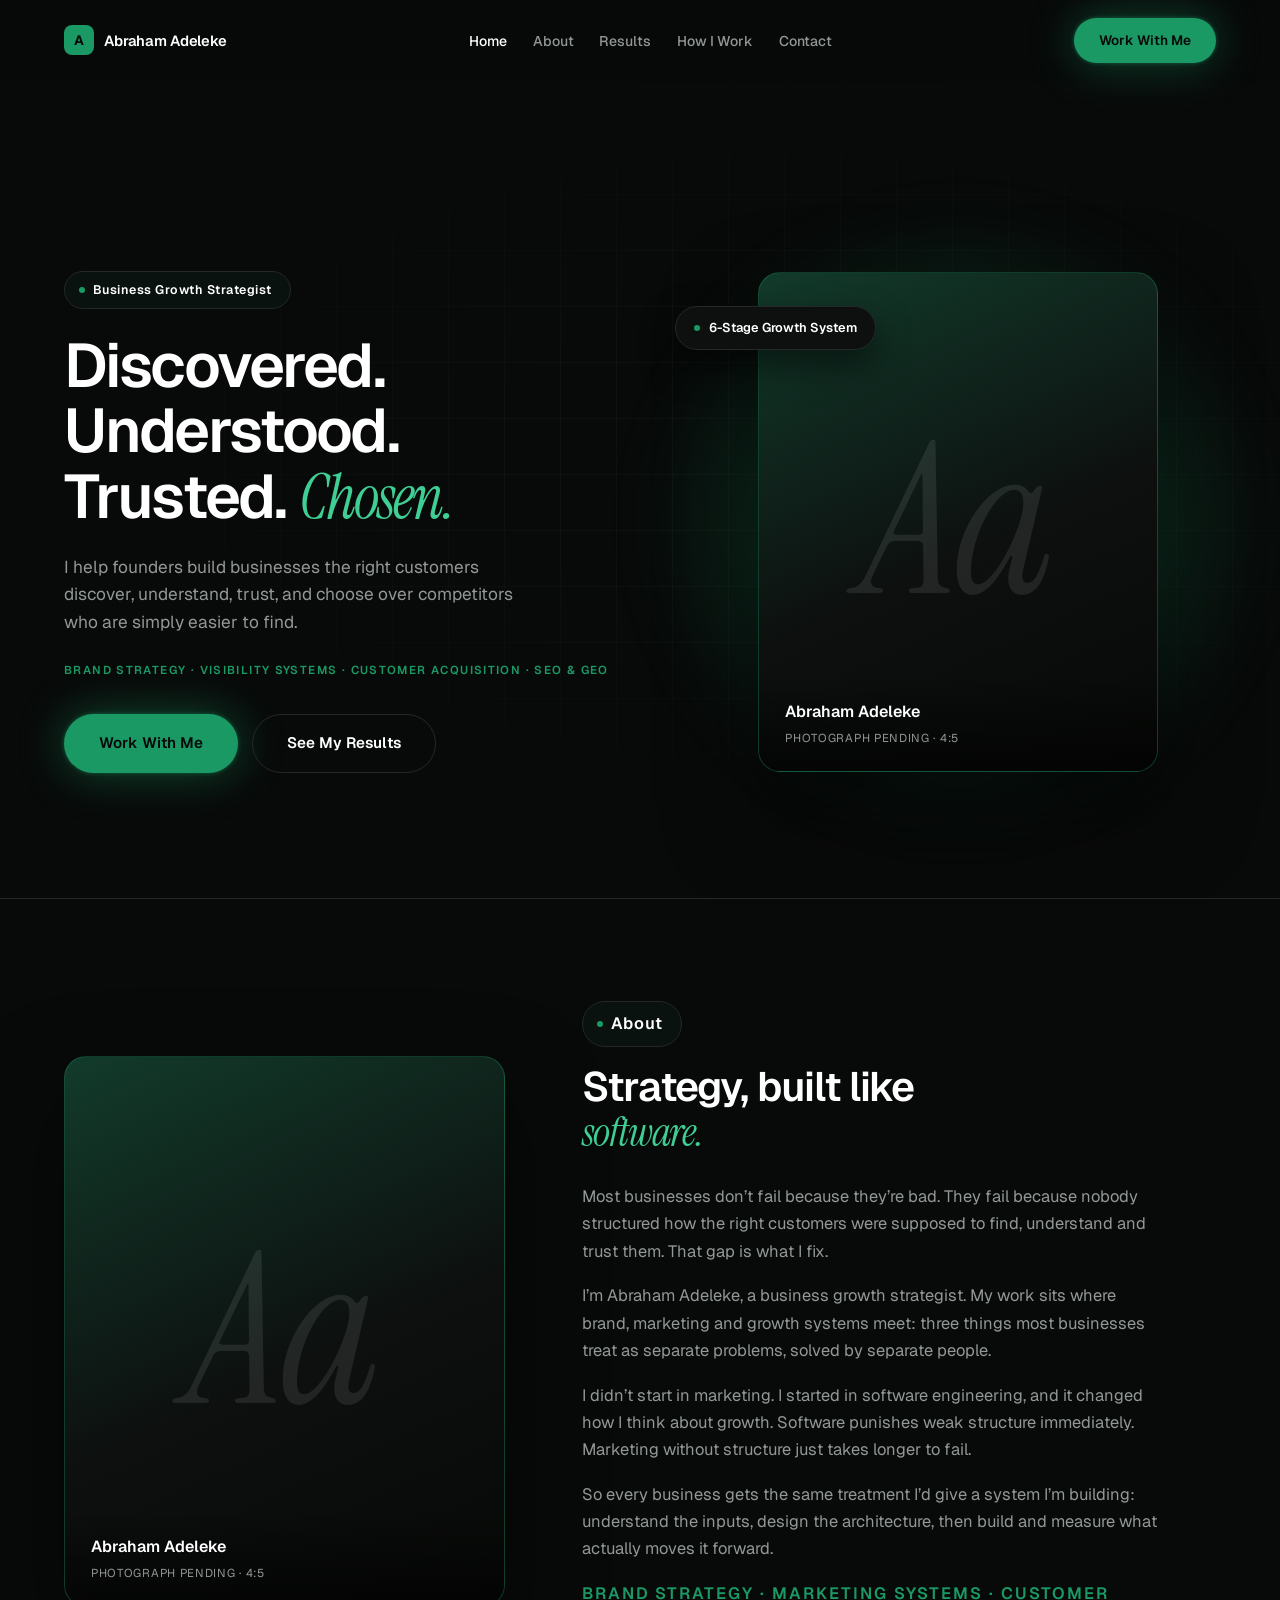
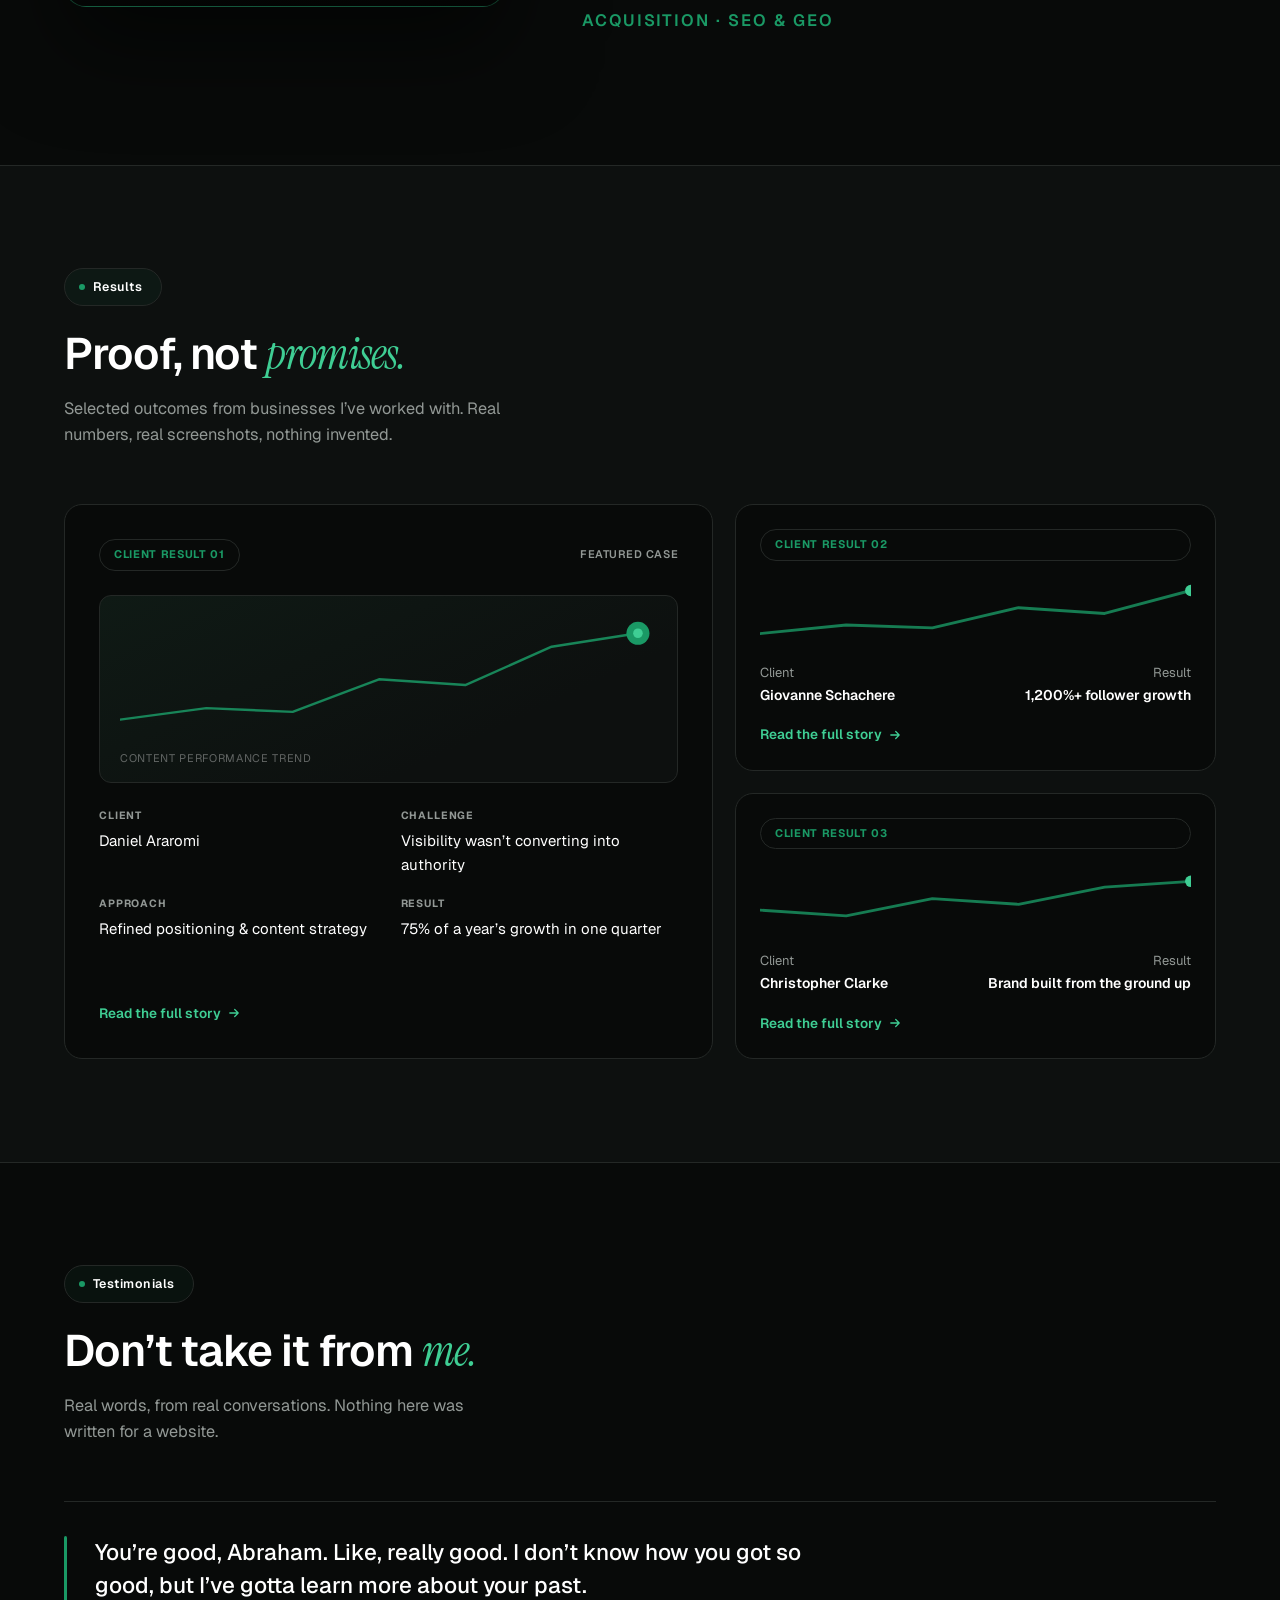
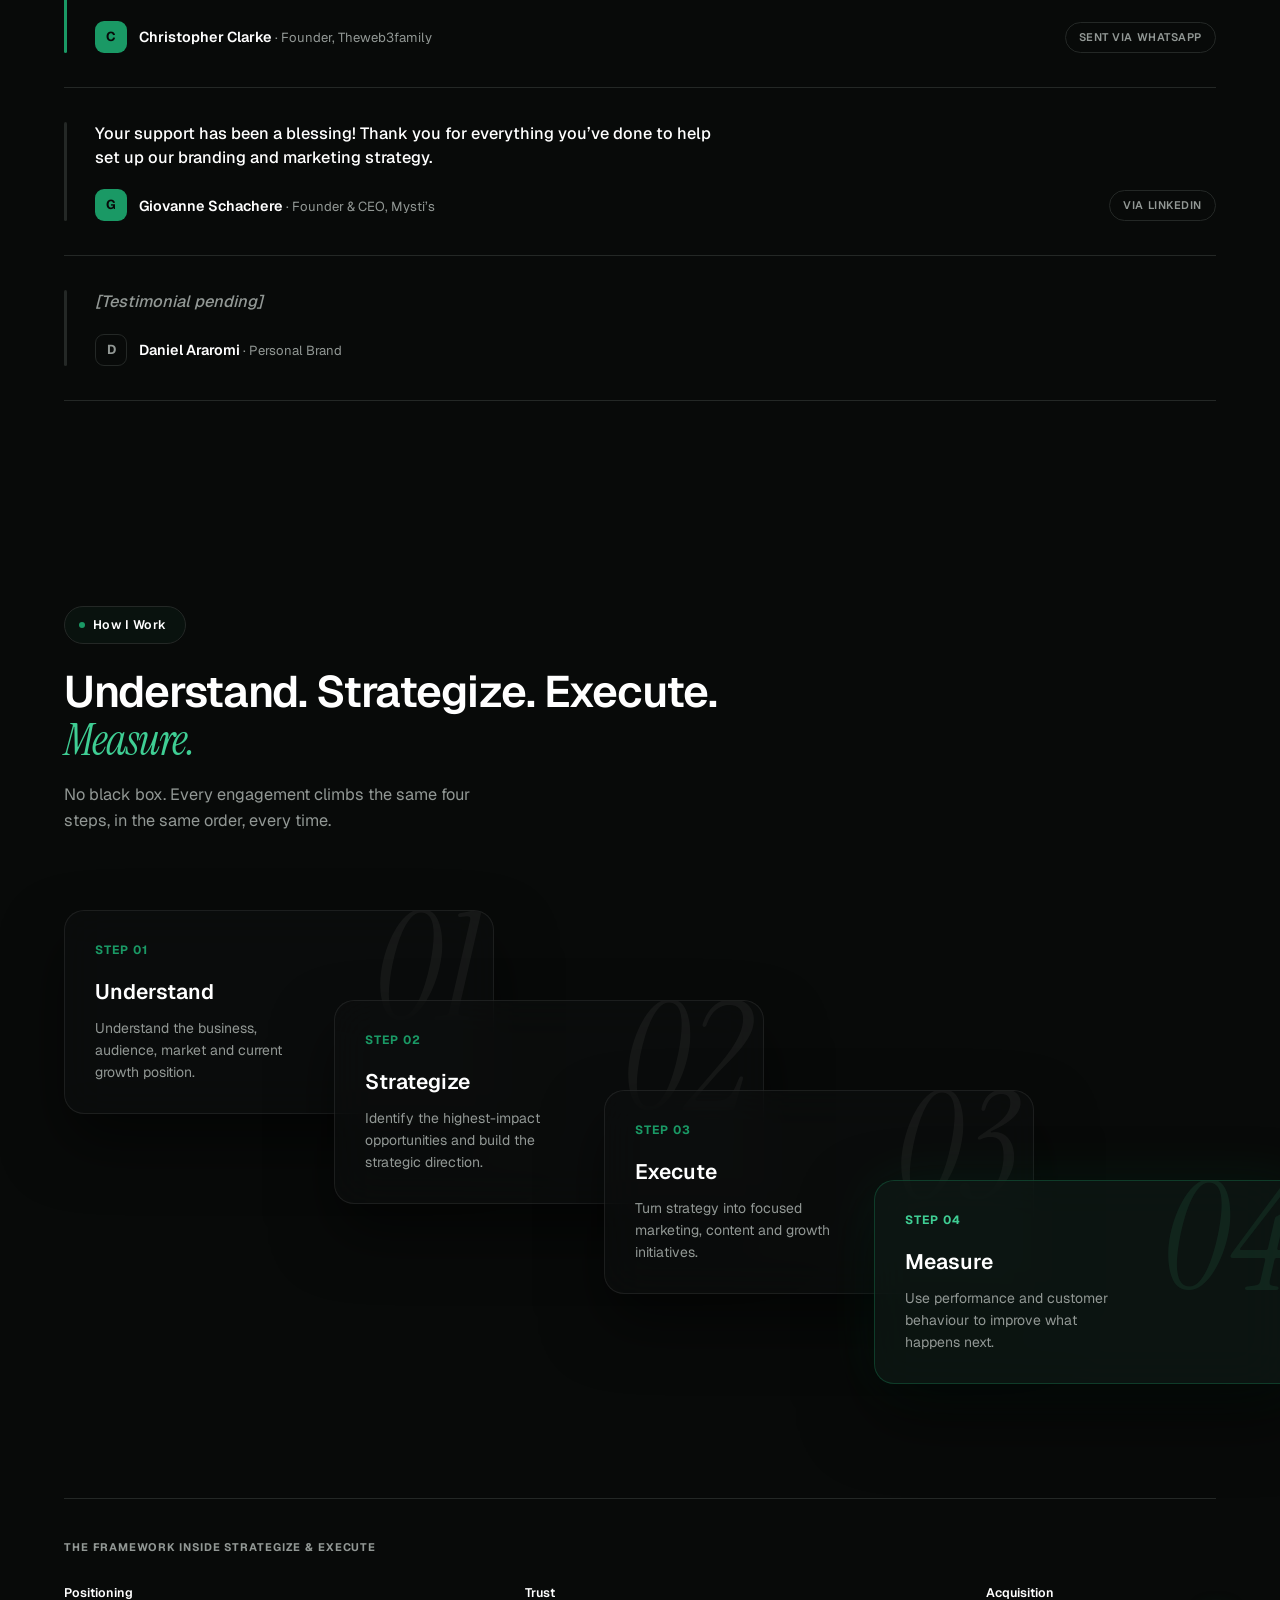
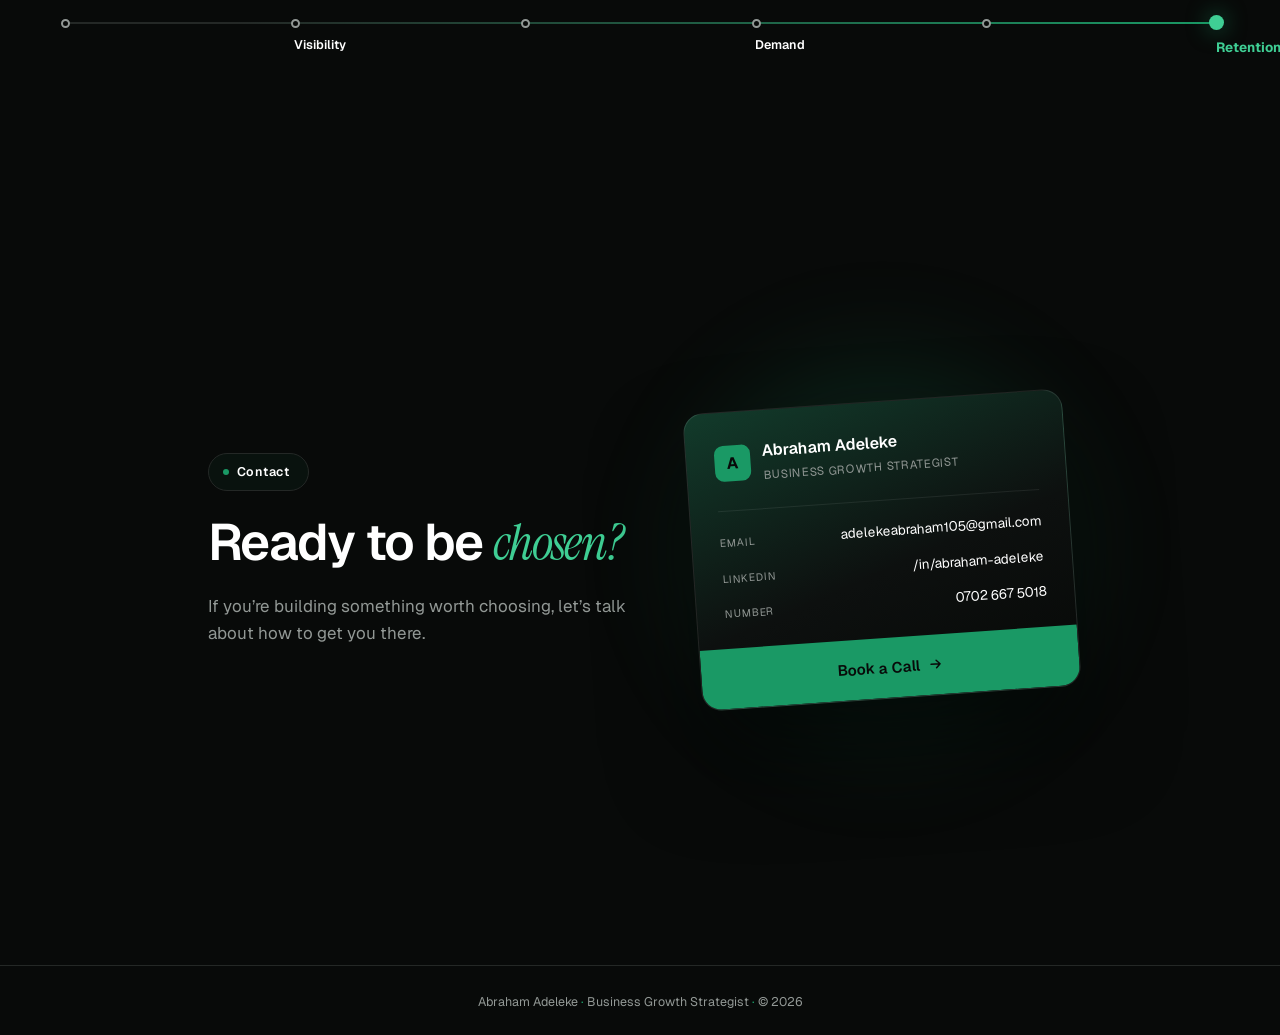
==== commit d16c3037: "Replace contact card Portfolio with clickable WhatsApp number - Remove the Portfolio row from the co" ====
--- a/abraham-adeleke/index.html
+++ b/abraham-adeleke/index.html
@@ -354,8 +354,8 @@
               <div class="biz-card__rule"></div>
               <dl class="biz-card__rows">
                 <div class="biz-card__row"><dt>Email</dt><dd>adelekeabraham105@gmail.com</dd></div>
-                <div class="biz-card__row"><dt>LinkedIn</dt><dd>/in/abraham-adeleke</dd></div>
-                <div class="biz-card__row"><dt>Portfolio</dt><dd>abraham-adeleke.netlify.app</dd></div>
+                <div class="biz-card__row"><dt>LinkedIn</dt><dd><a href="https://www.linkedin.com/in/abraham-adeleke" target="_blank" rel="noopener noreferrer">/in/abraham-adeleke</a></dd></div>
+                <div class="biz-card__row"><dt>Number</dt><dd><a href="https://wa.me/2347026675018?text=Hi%20Abraham%2C%20I%20just%20visited%20your%20website%20and%20I%27d%20like%20to%20talk%20about%20growing%20my%20business%20with%20you." target="_blank" rel="noopener noreferrer">0702 667 5018</a></dd></div>
               </dl>
             </div>
             <a class="biz-card__cta" href="https://calendly.com/adelekeabrahamamw8087/30min" target="_blank" rel="noopener noreferrer">Book a Call
--- a/abraham-adeleke/styles.css
+++ b/abraham-adeleke/styles.css
@@ -472,6 +472,8 @@
 .biz-card__row { display: flex; justify-content: space-between; align-items: baseline; gap: 12px; }
 .biz-card__row dt { font-size: 10.5px; letter-spacing: 0.08em; text-transform: uppercase; color: var(--muted); }
 .biz-card__row dd { font-size: 13.5px; color: var(--white); text-align: right; }
+.biz-card__row dd a { color: inherit; text-decoration: none; border-bottom: 1px solid transparent; transition: color 0.2s var(--ease), border-color 0.2s var(--ease); }
+.biz-card__row dd a:hover, .biz-card__row dd a:focus-visible { color: var(--green-bright); border-color: var(--green-bright); }
 .biz-card__cta {
   display: flex; align-items: center; justify-content: center; gap: 8px; padding: 18px;
   background: var(--green); color: var(--black); font-weight: 600; font-size: 15px;
@@ -517,9 +519,19 @@
 
 .cs-sidebar { display: flex; flex-direction: column; gap: 20px; position: sticky; top: 100px; }
 .cs-evidence { border: 1px solid var(--border); border-radius: 16px; background: var(--surface); padding: 18px; }
-.cs-evidence__frame { aspect-ratio: 4/3; border-radius: 8px; background: linear-gradient(155deg, var(--surface-warm) 0%, var(--surface) 70%); display: flex; align-items: center; justify-content: center; overflow: hidden; }
-.cs-evidence__frame img { width: 100%; height: 100%; object-fit: cover; }
-.cs-evidence__frame span { font-size: 11px; letter-spacing: 0.06em; text-transform: uppercase; color: rgba(255,255,255,0.35); }
+.cs-evidence__frame { position: relative; aspect-ratio: 4/3; border-radius: 8px; overflow: hidden; }
+.cs-evidence__slide {
+  position: absolute; inset: 0; display: flex; align-items: center; justify-content: center;
+  background: linear-gradient(155deg, var(--surface-warm) 0%, var(--surface) 70%);
+  opacity: 0; transition: opacity 0.6s var(--ease); padding: 16px; text-align: center;
+}
+.cs-evidence__slide.is-active { opacity: 1; z-index: 1; }
+.cs-evidence__slide img { width: 100%; height: 100%; object-fit: cover; }
+.cs-evidence__slide span { font-size: 11px; letter-spacing: 0.06em; text-transform: uppercase; color: rgba(255,255,255,0.35); }
+.cs-evidence__dots { display: flex; justify-content: center; gap: 7px; margin-top: 12px; }
+.cs-evidence__dots:empty { display: none; }
+.cs-evidence__dot { width: 6px; height: 6px; border-radius: 50%; background: var(--border); border: none; padding: 0; cursor: pointer; transition: background-color 0.3s var(--ease), transform 0.3s var(--ease); }
+.cs-evidence__dot.is-active { background: var(--green); transform: scale(1.3); }
 .cs-evidence__caption { font-size: 0.78rem; color: var(--muted); margin-top: 12px; }
 
 .cs-facts { border: 1px solid var(--border); border-radius: 16px; background: var(--surface); padding: 22px; }
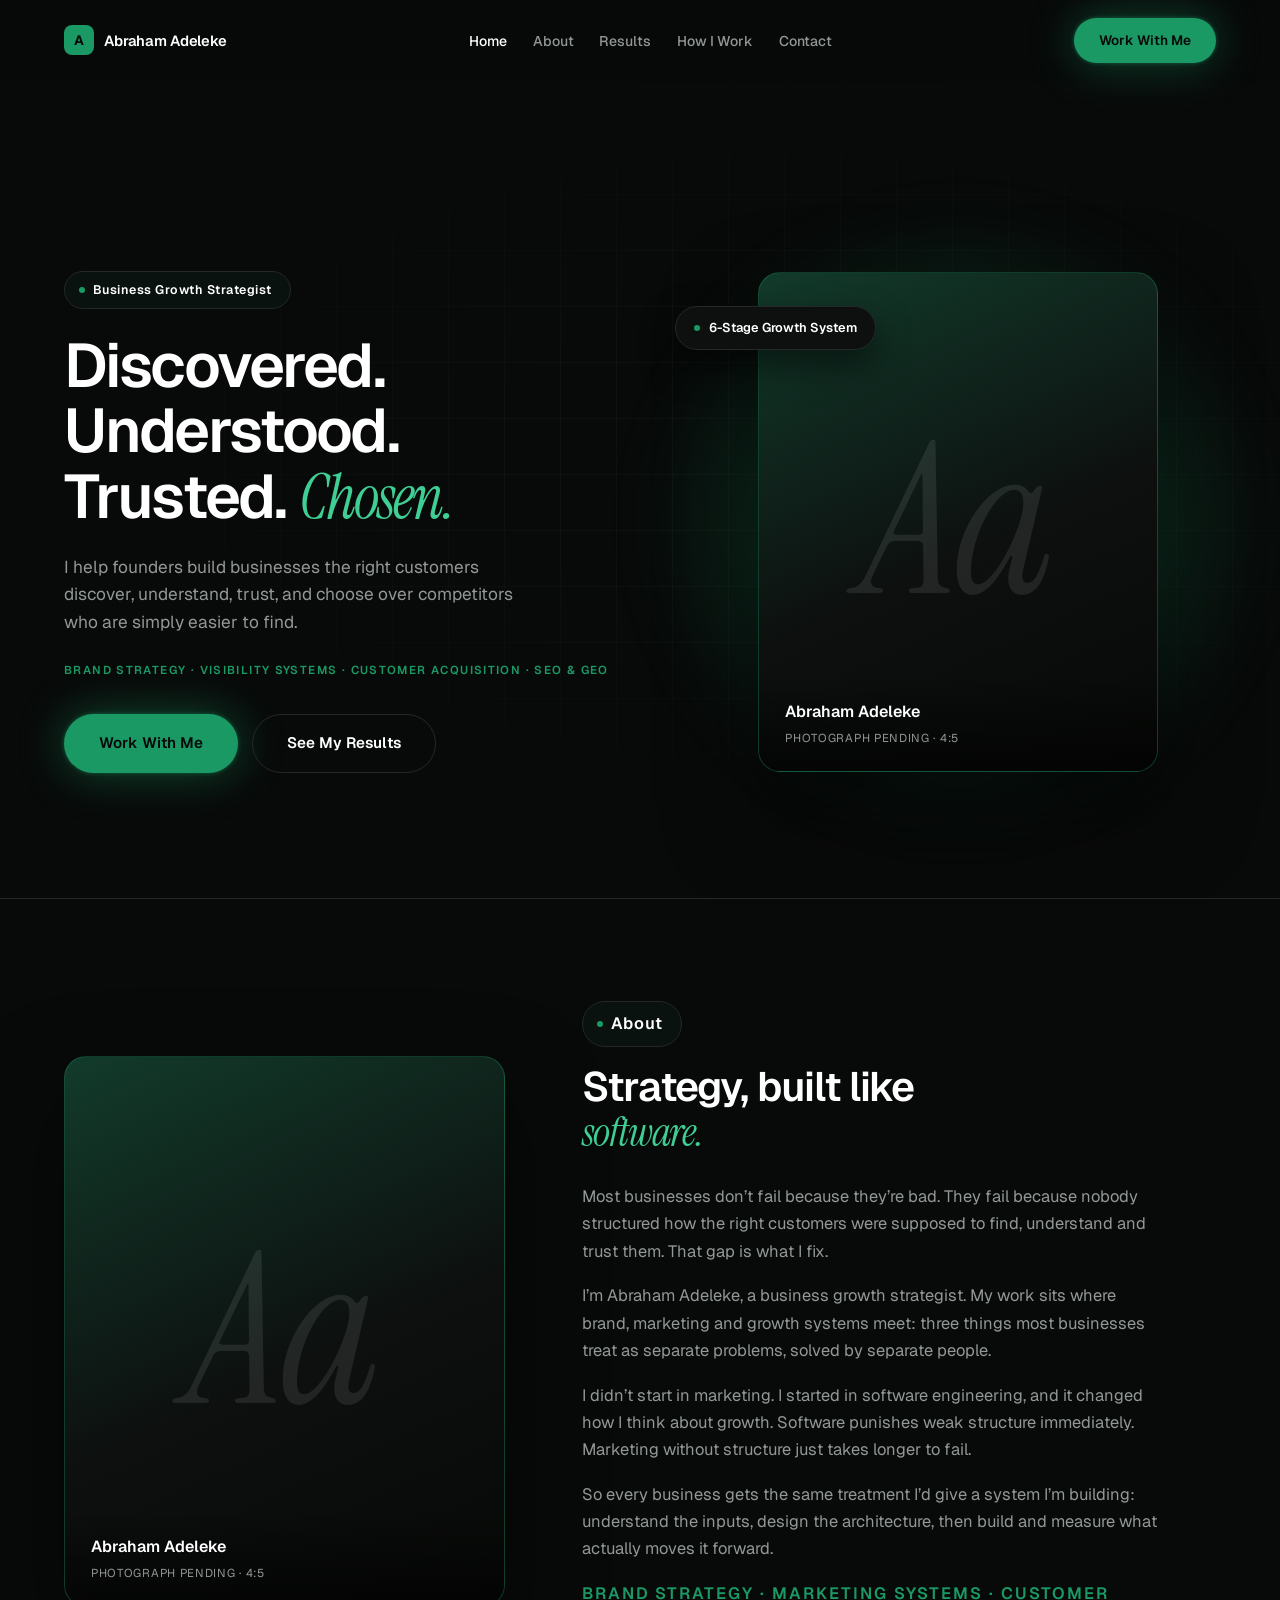
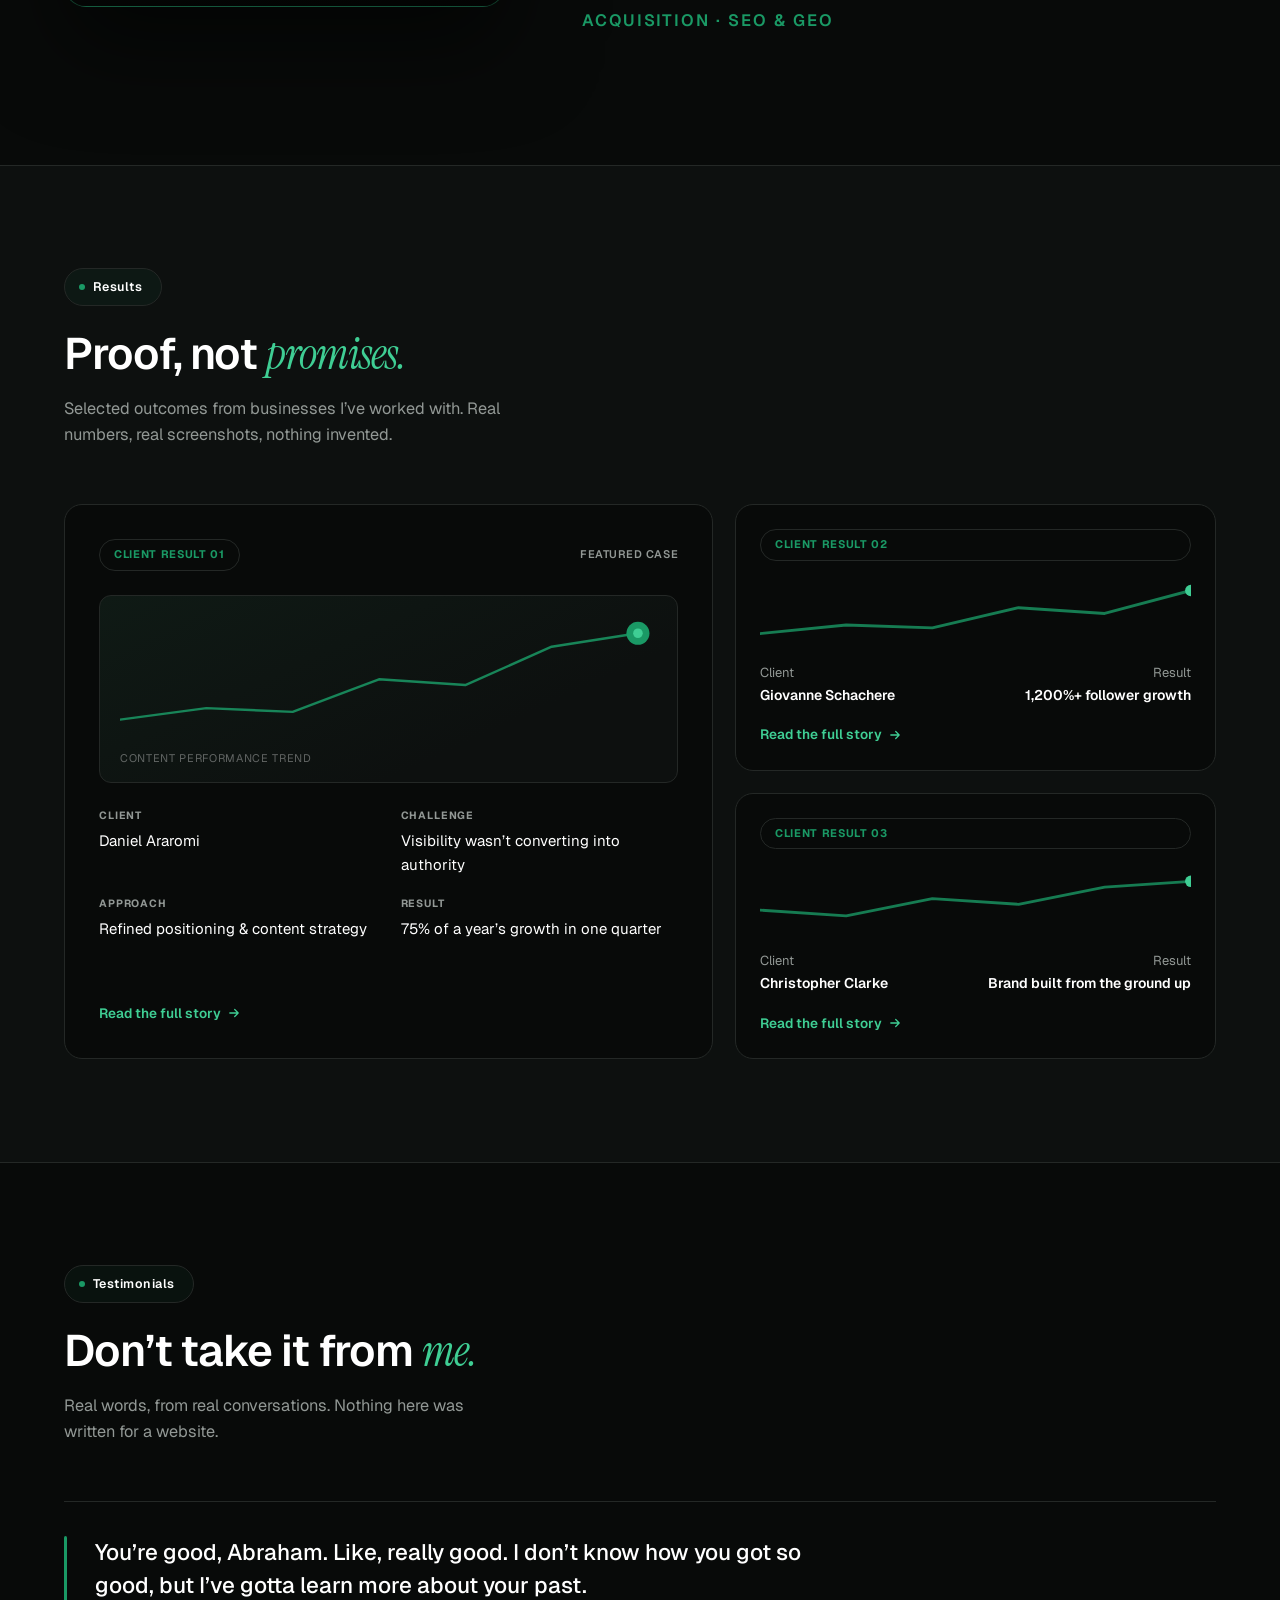
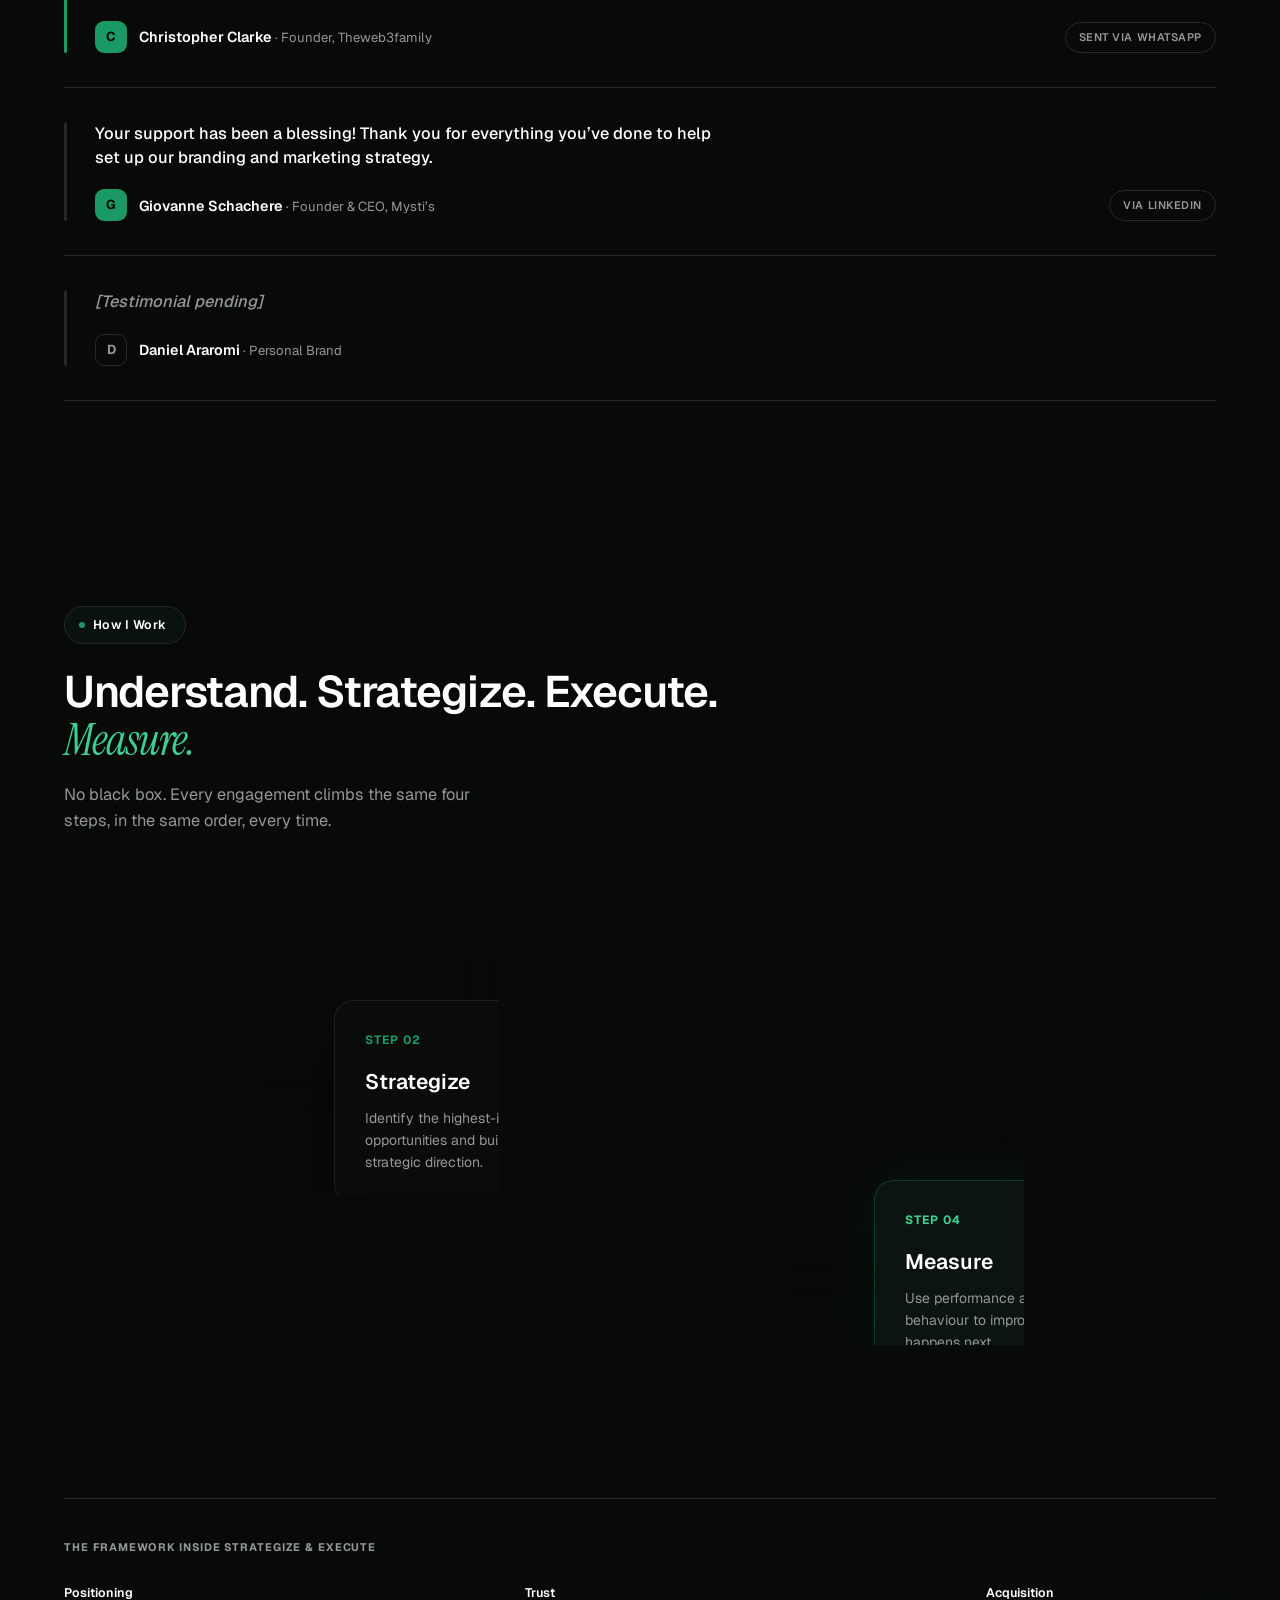
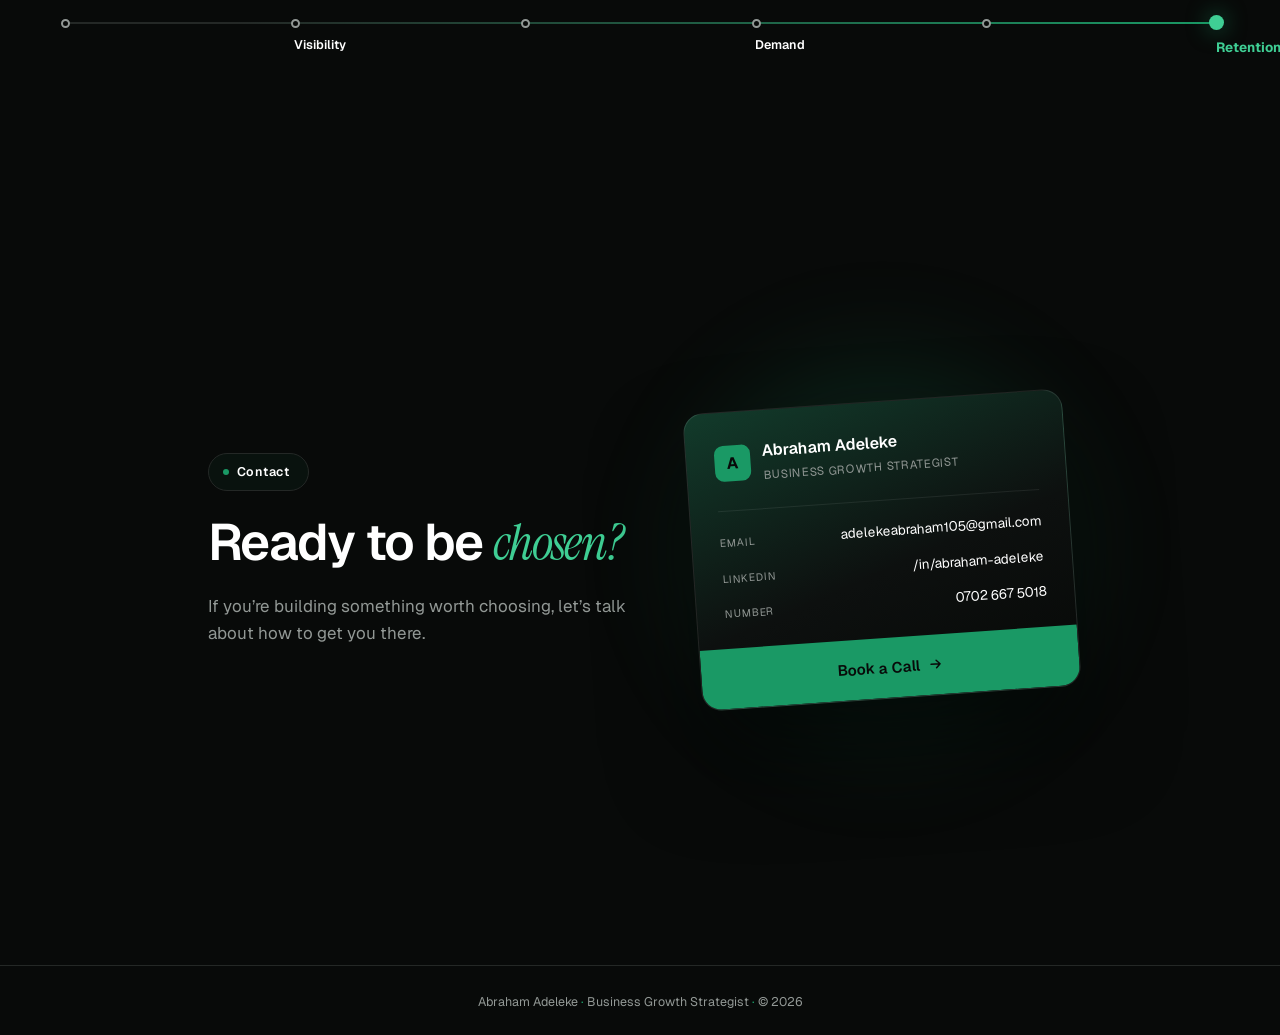
==== commit 1a0bced5: "Fix LinkedIn URL and make email clickable on contact card Point LinkedIn to the correct profile (pre" ====
--- a/abraham-adeleke/index.html
+++ b/abraham-adeleke/index.html
@@ -353,8 +353,8 @@
               </div>
               <div class="biz-card__rule"></div>
               <dl class="biz-card__rows">
-                <div class="biz-card__row"><dt>Email</dt><dd>adelekeabraham105@gmail.com</dd></div>
-                <div class="biz-card__row"><dt>LinkedIn</dt><dd><a href="https://www.linkedin.com/in/abraham-adeleke" target="_blank" rel="noopener noreferrer">/in/abraham-adeleke</a></dd></div>
+                <div class="biz-card__row"><dt>Email</dt><dd><a href="mailto:adelekeabraham105@gmail.com">adelekeabraham105@gmail.com</a></dd></div>
+                <div class="biz-card__row"><dt>LinkedIn</dt><dd><a href="https://www.linkedin.com/in/abraham-adeleke-b59b4036b/" target="_blank" rel="noopener noreferrer">/in/abraham-adeleke</a></dd></div>
                 <div class="biz-card__row"><dt>Number</dt><dd><a href="https://wa.me/2347026675018?text=Hi%20Abraham%2C%20I%20just%20visited%20your%20website%20and%20I%27d%20like%20to%20talk%20about%20growing%20my%20business%20with%20you." target="_blank" rel="noopener noreferrer">0702 667 5018</a></dd></div>
               </dl>
             </div>
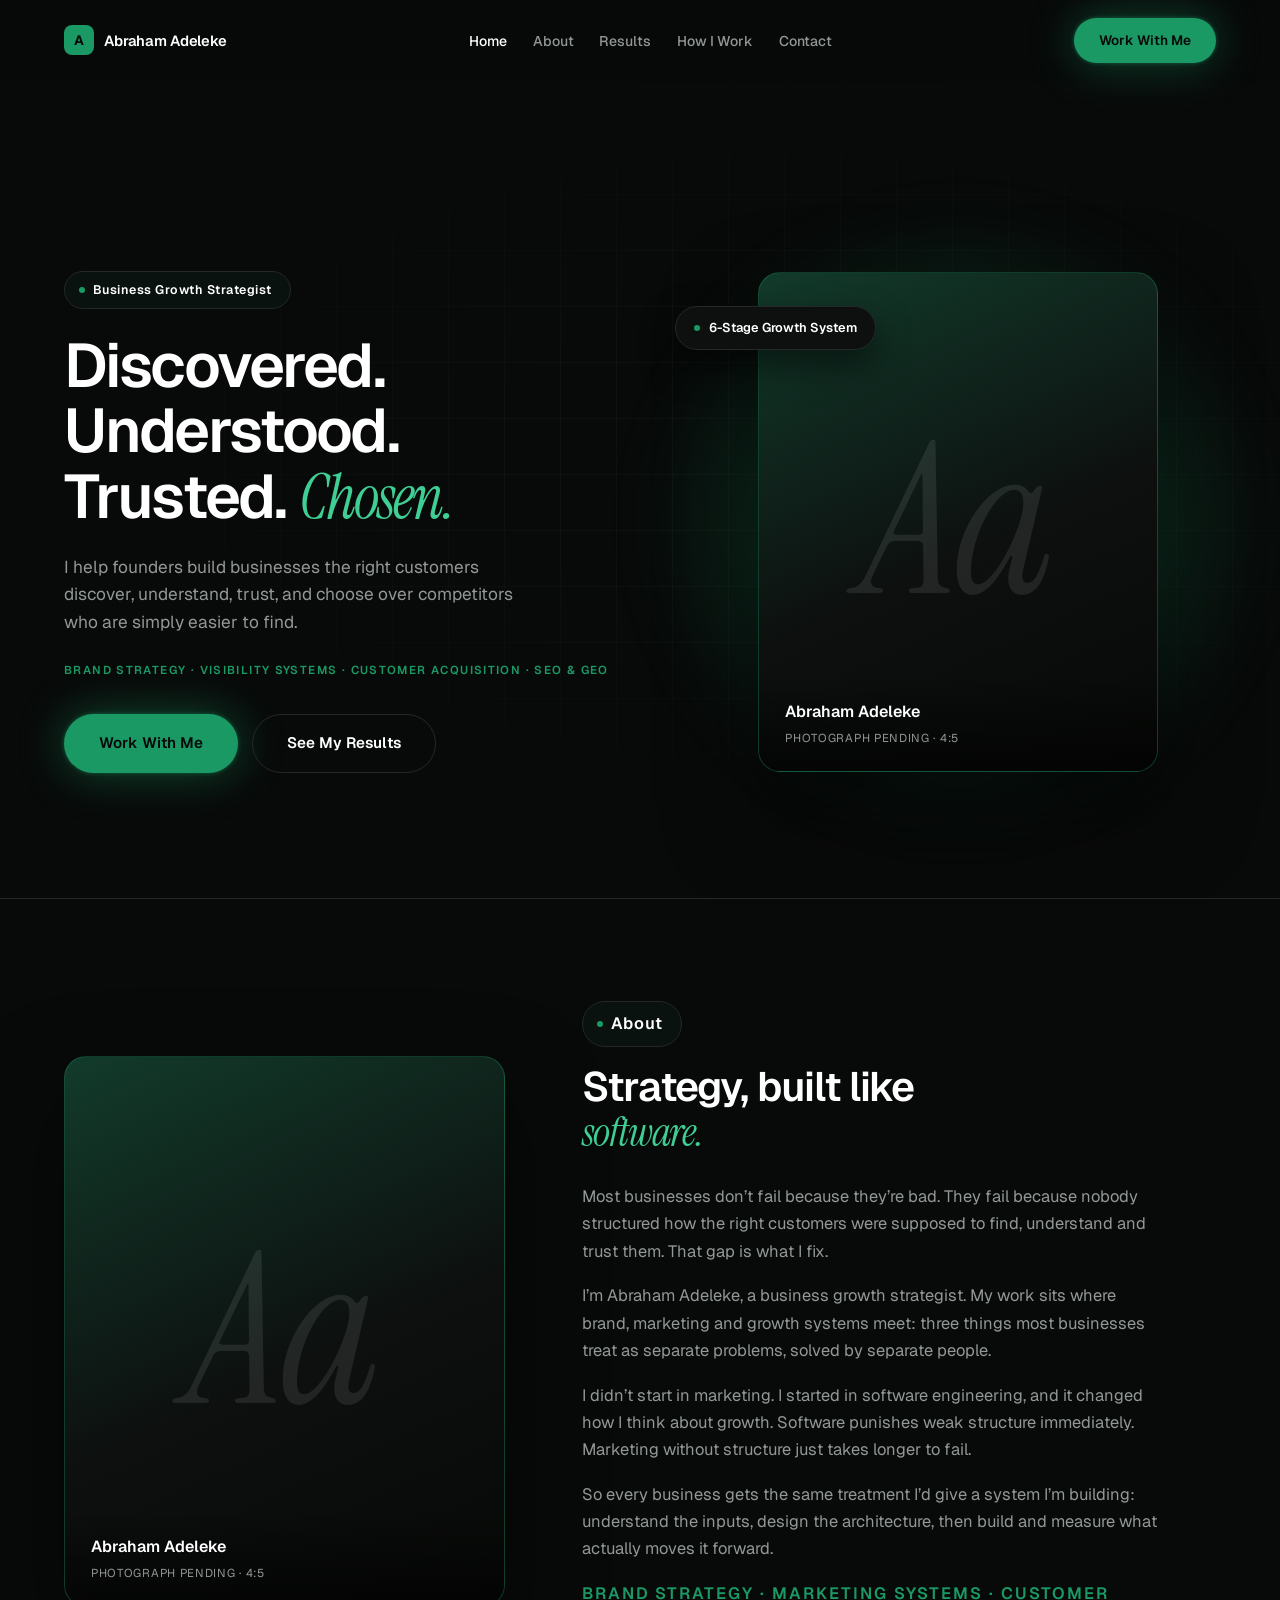
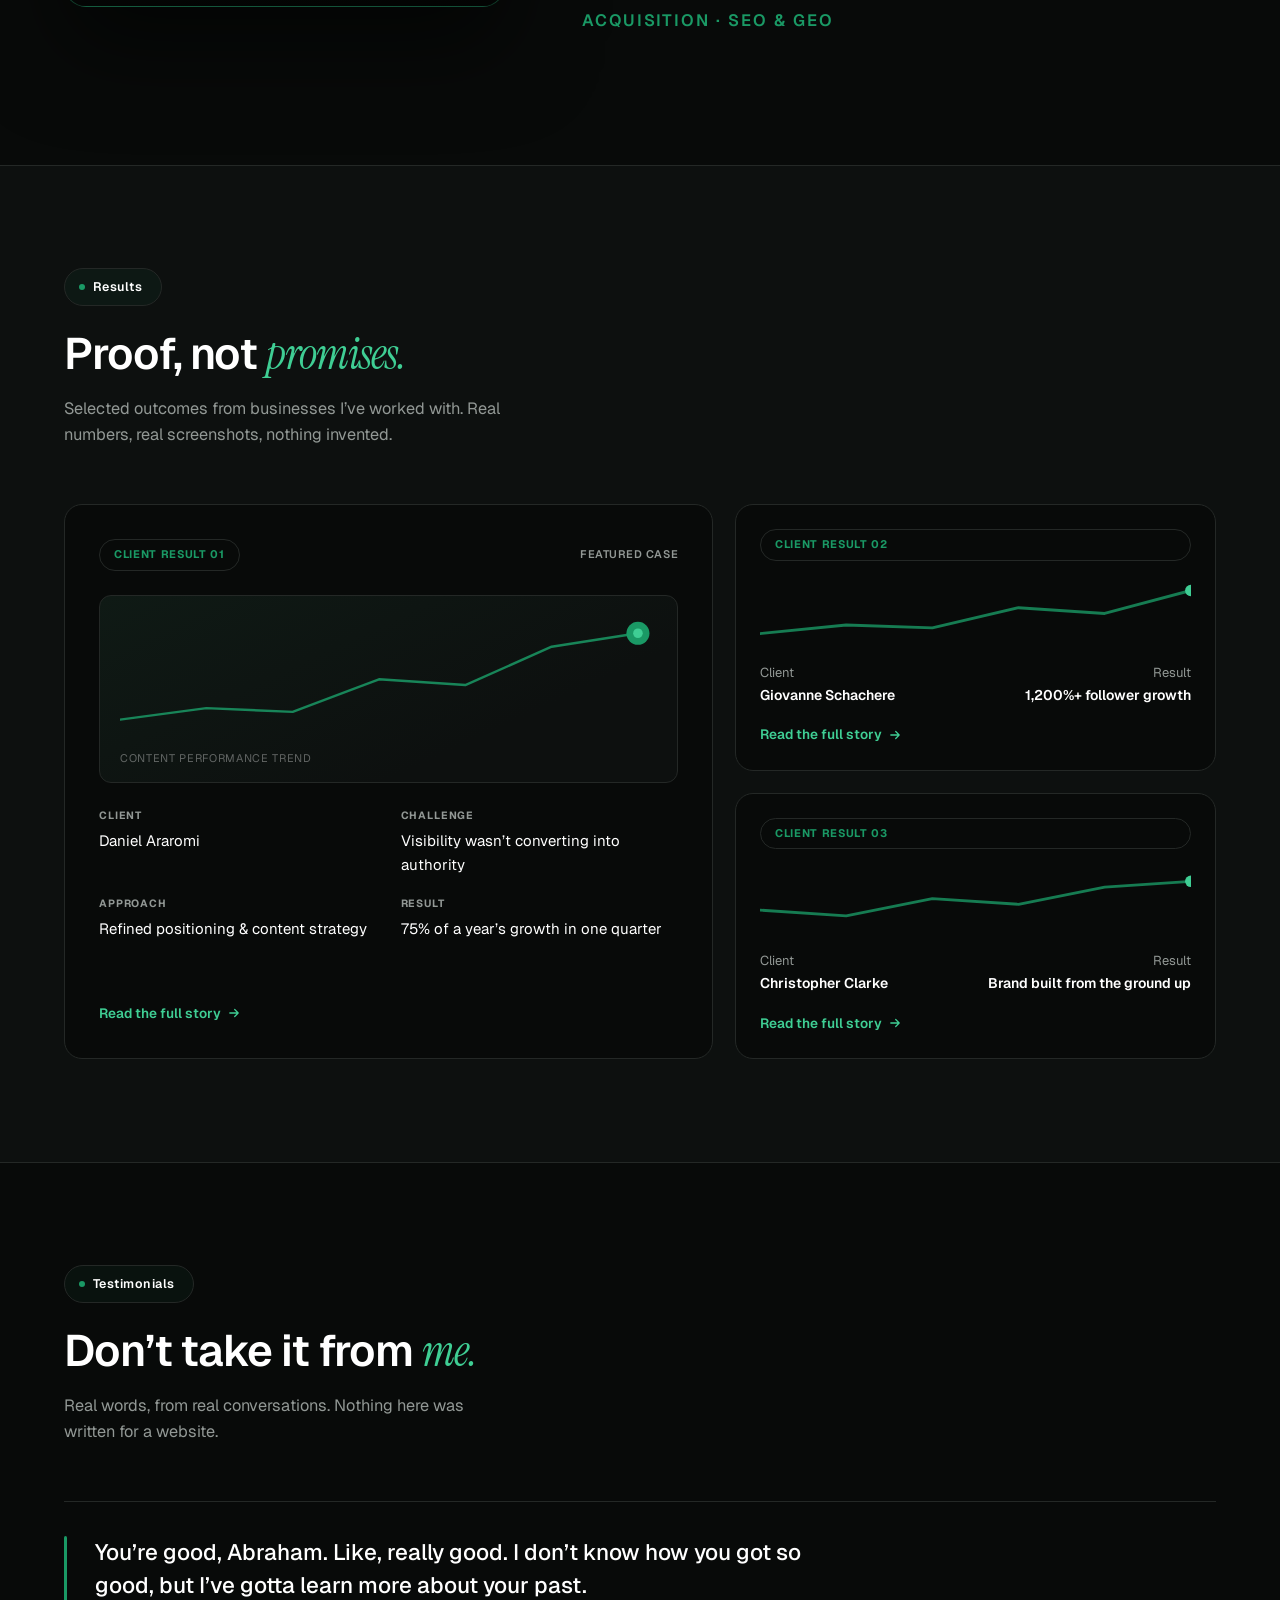
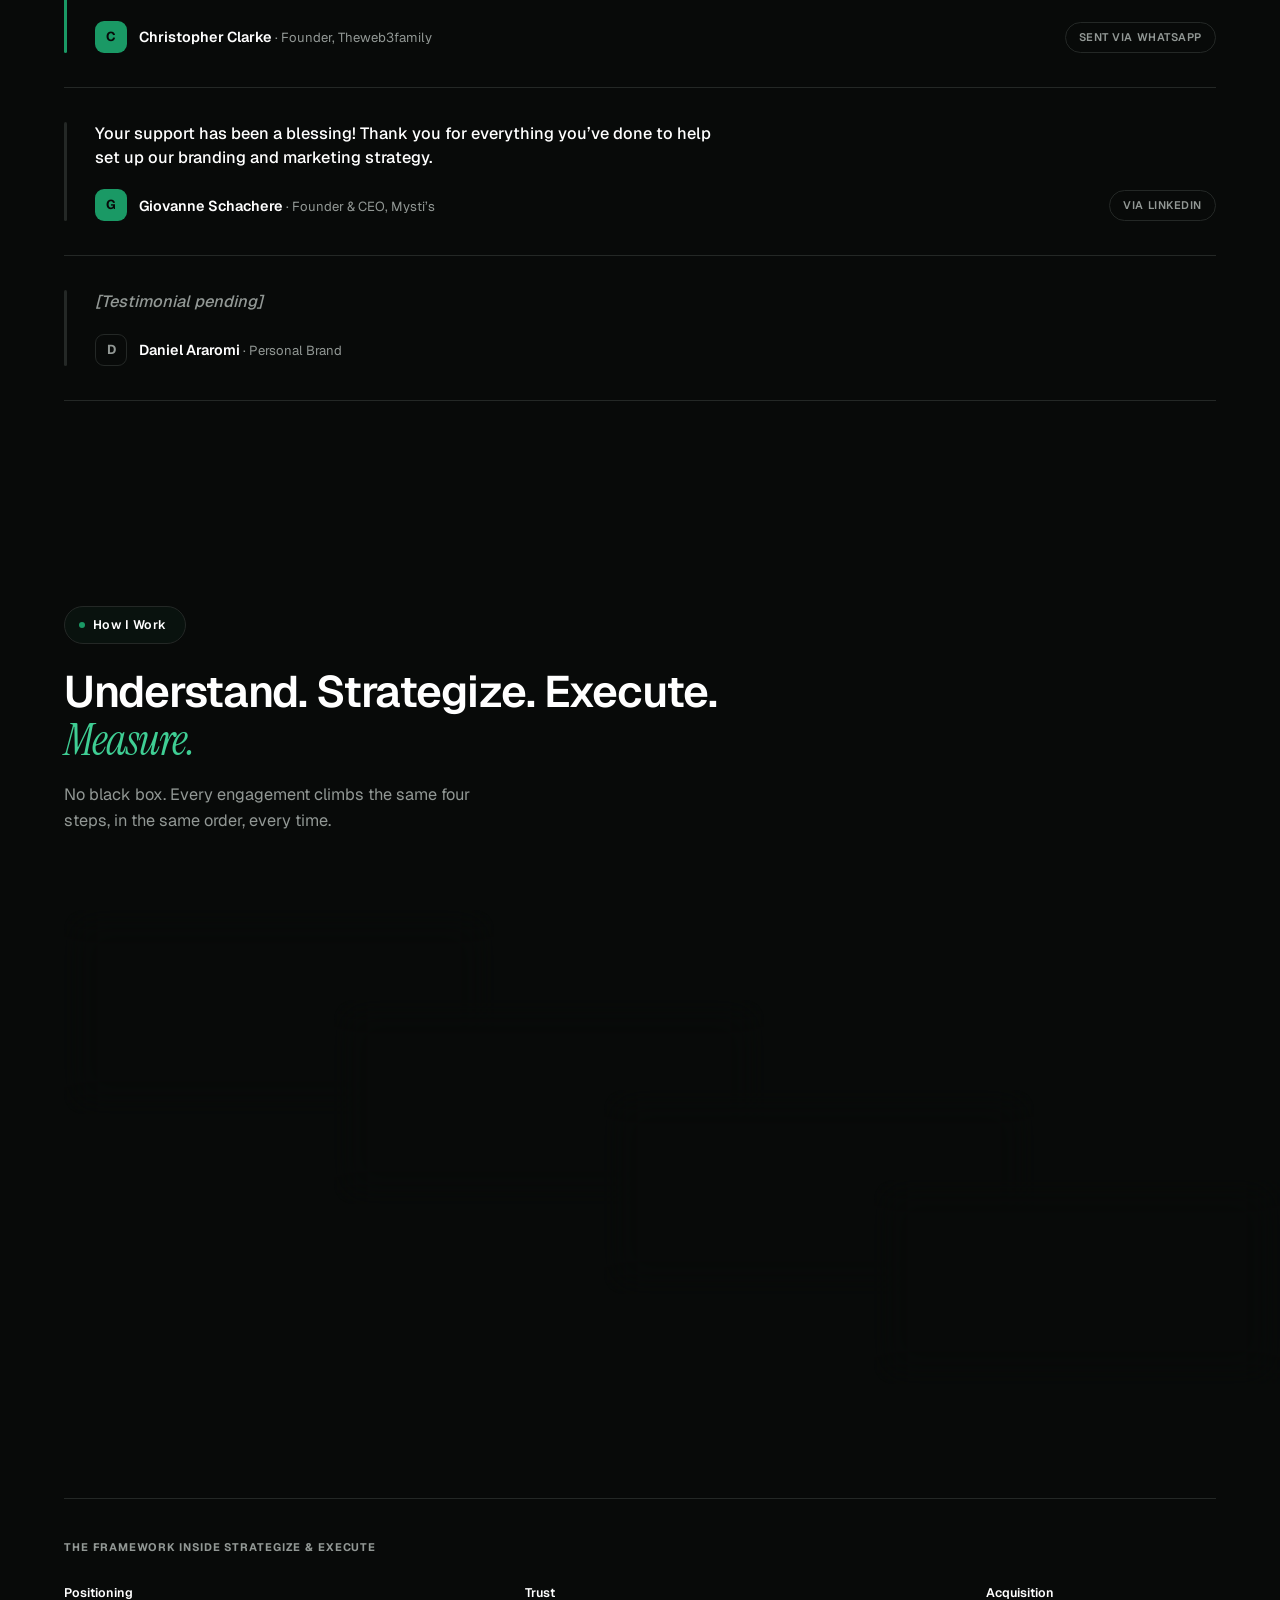
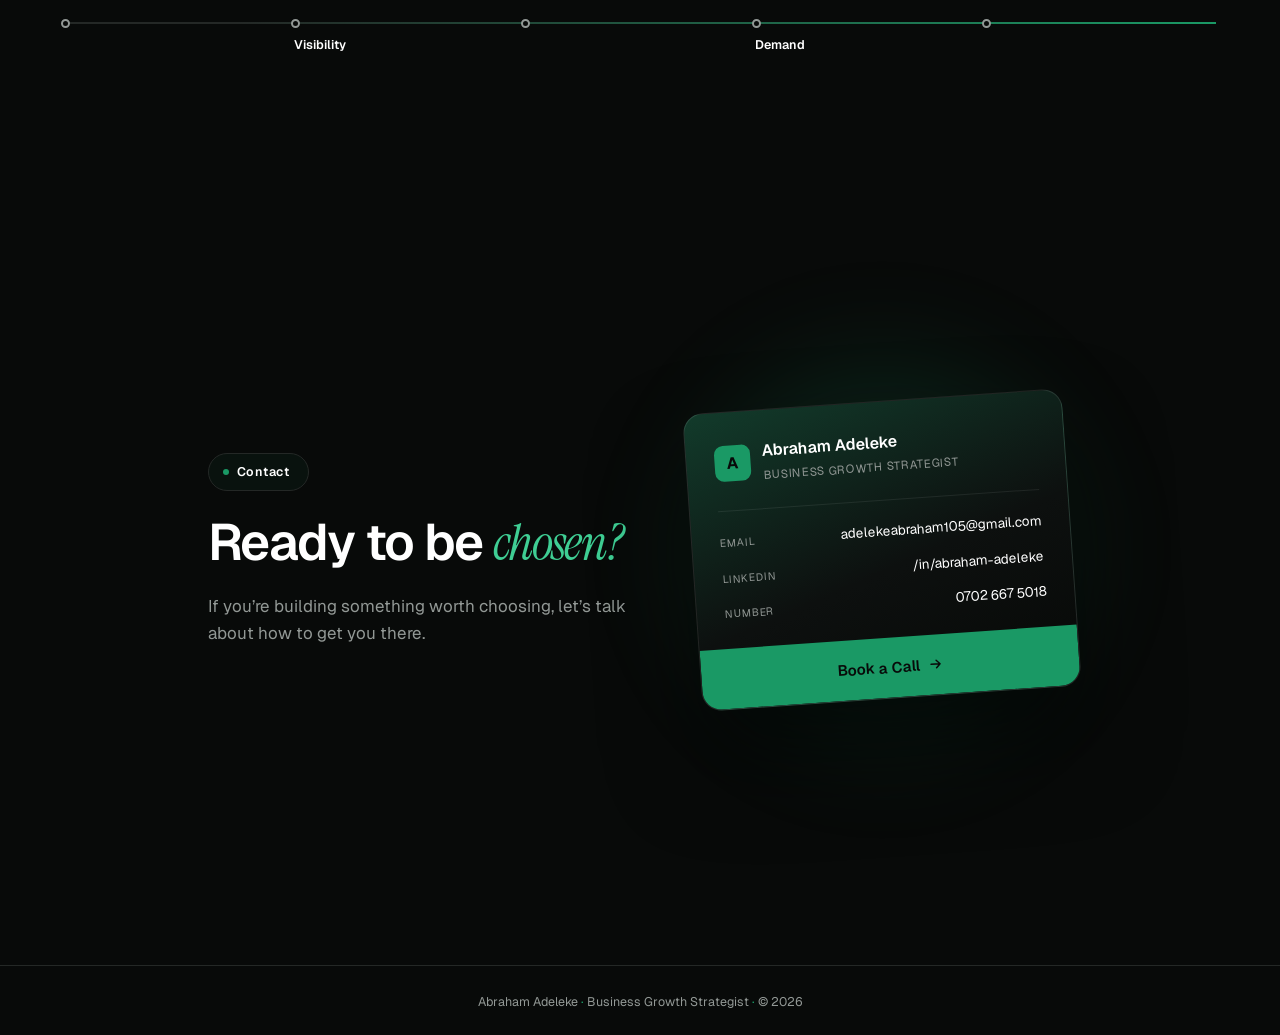
==== commit 7833ac03: "Replace inline data-URI favicon with a real linked file The favicon was a base64/URL-encoded SVG emb" ====
--- a/abraham-adeleke/index.html
+++ b/abraham-adeleke/index.html
@@ -6,7 +6,7 @@
 <title>Abraham Adeleke | Business Growth Strategist</title>
 <meta name="description" content="I help founders build businesses the right customers discover, understand, trust, and choose over competitors. Business growth strategy, positioning and systems by Abraham Adeleke.">
 <meta name="theme-color" content="#080A09">
-<link rel="icon" href="data:image/svg+xml,%3Csvg xmlns='http://www.w3.org/2000/svg' viewBox='0 0 64 64'%3E%3Crect width='64' height='64' rx='14' fill='%231A9965'/%3E%3Ctext x='32' y='43' font-family='Arial,sans-serif' font-size='30' font-weight='700' fill='%23080A09' text-anchor='middle'%3EA%3C/text%3E%3C/svg%3E">
+<link rel="icon" type="image/svg+xml" href="assets/images/favicon.svg">
 <link rel="preconnect" href="https://fonts.googleapis.com">
 <link rel="preconnect" href="https://fonts.gstatic.com" crossorigin>
 <link href="https://fonts.googleapis.com/css2?family=Geist:wght@400;500;600;700;800&family=Instrument+Serif:ital@0;1&display=swap" rel="stylesheet">
